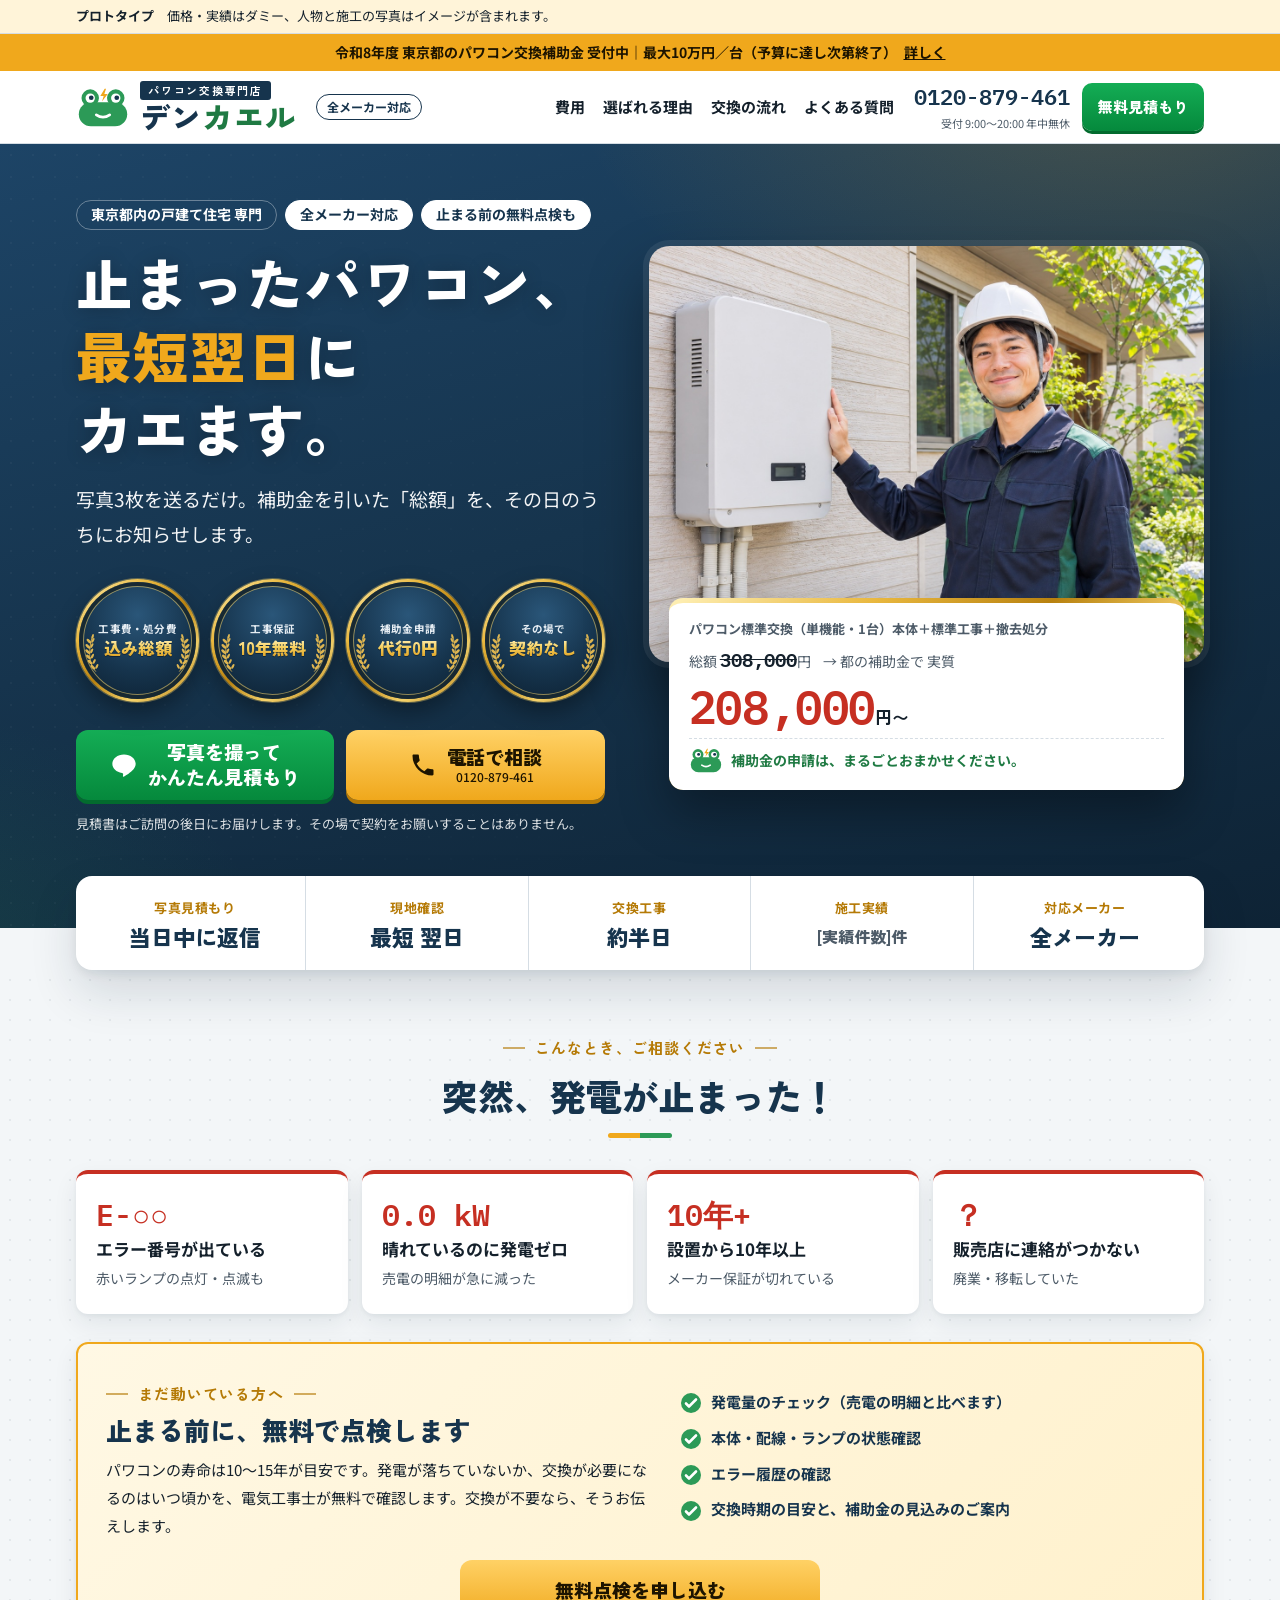
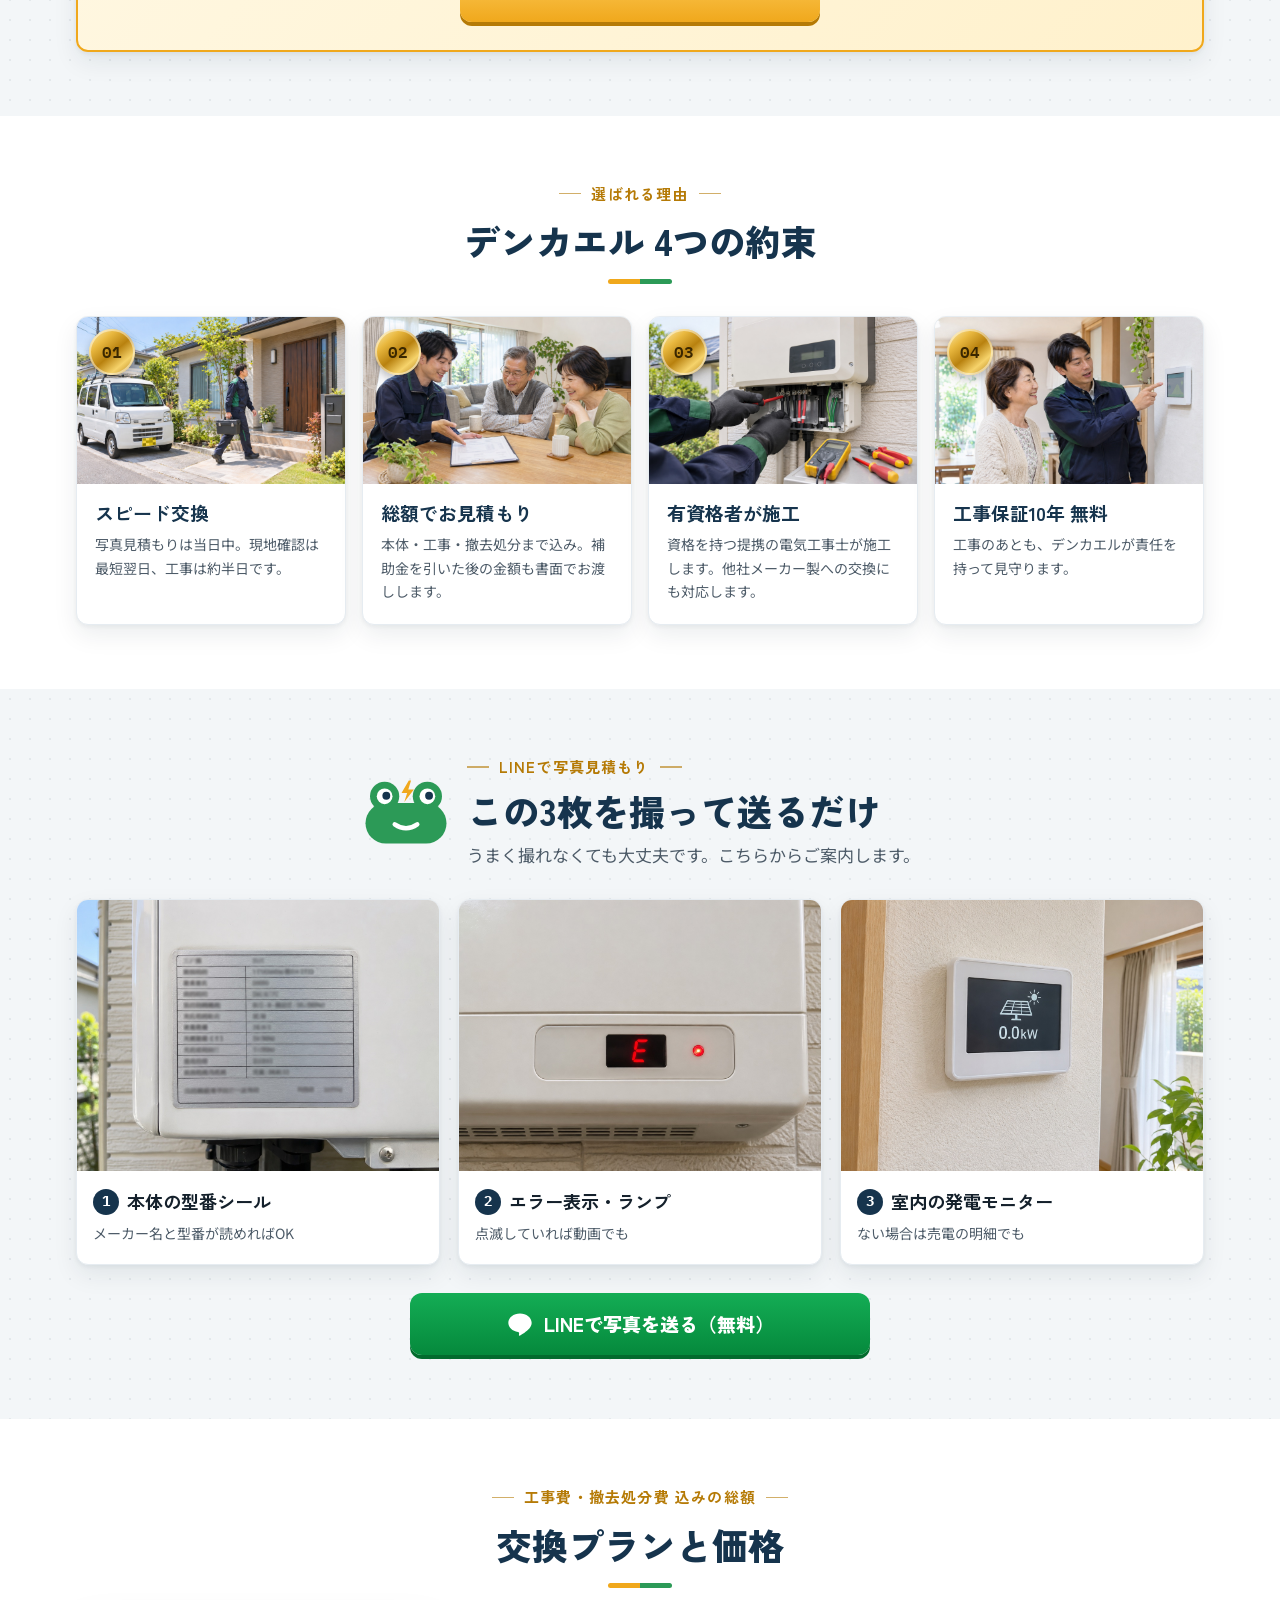
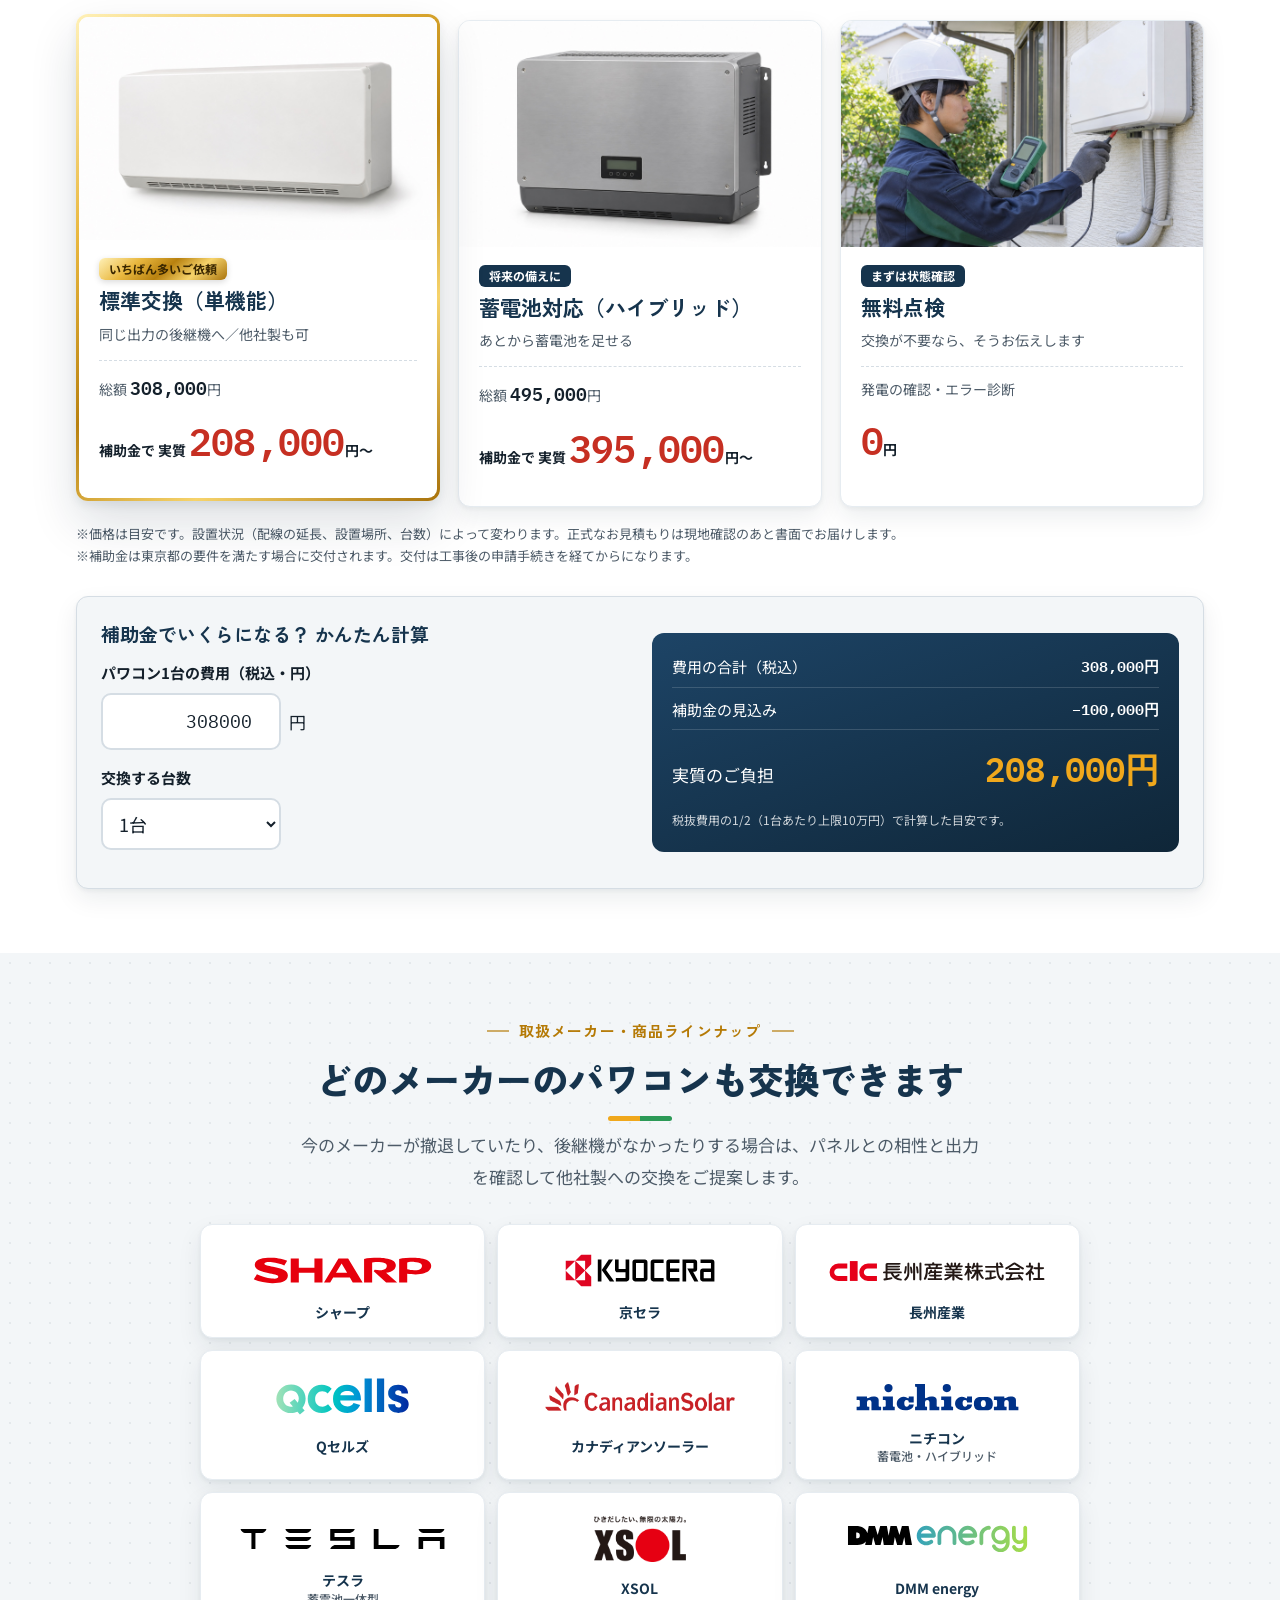
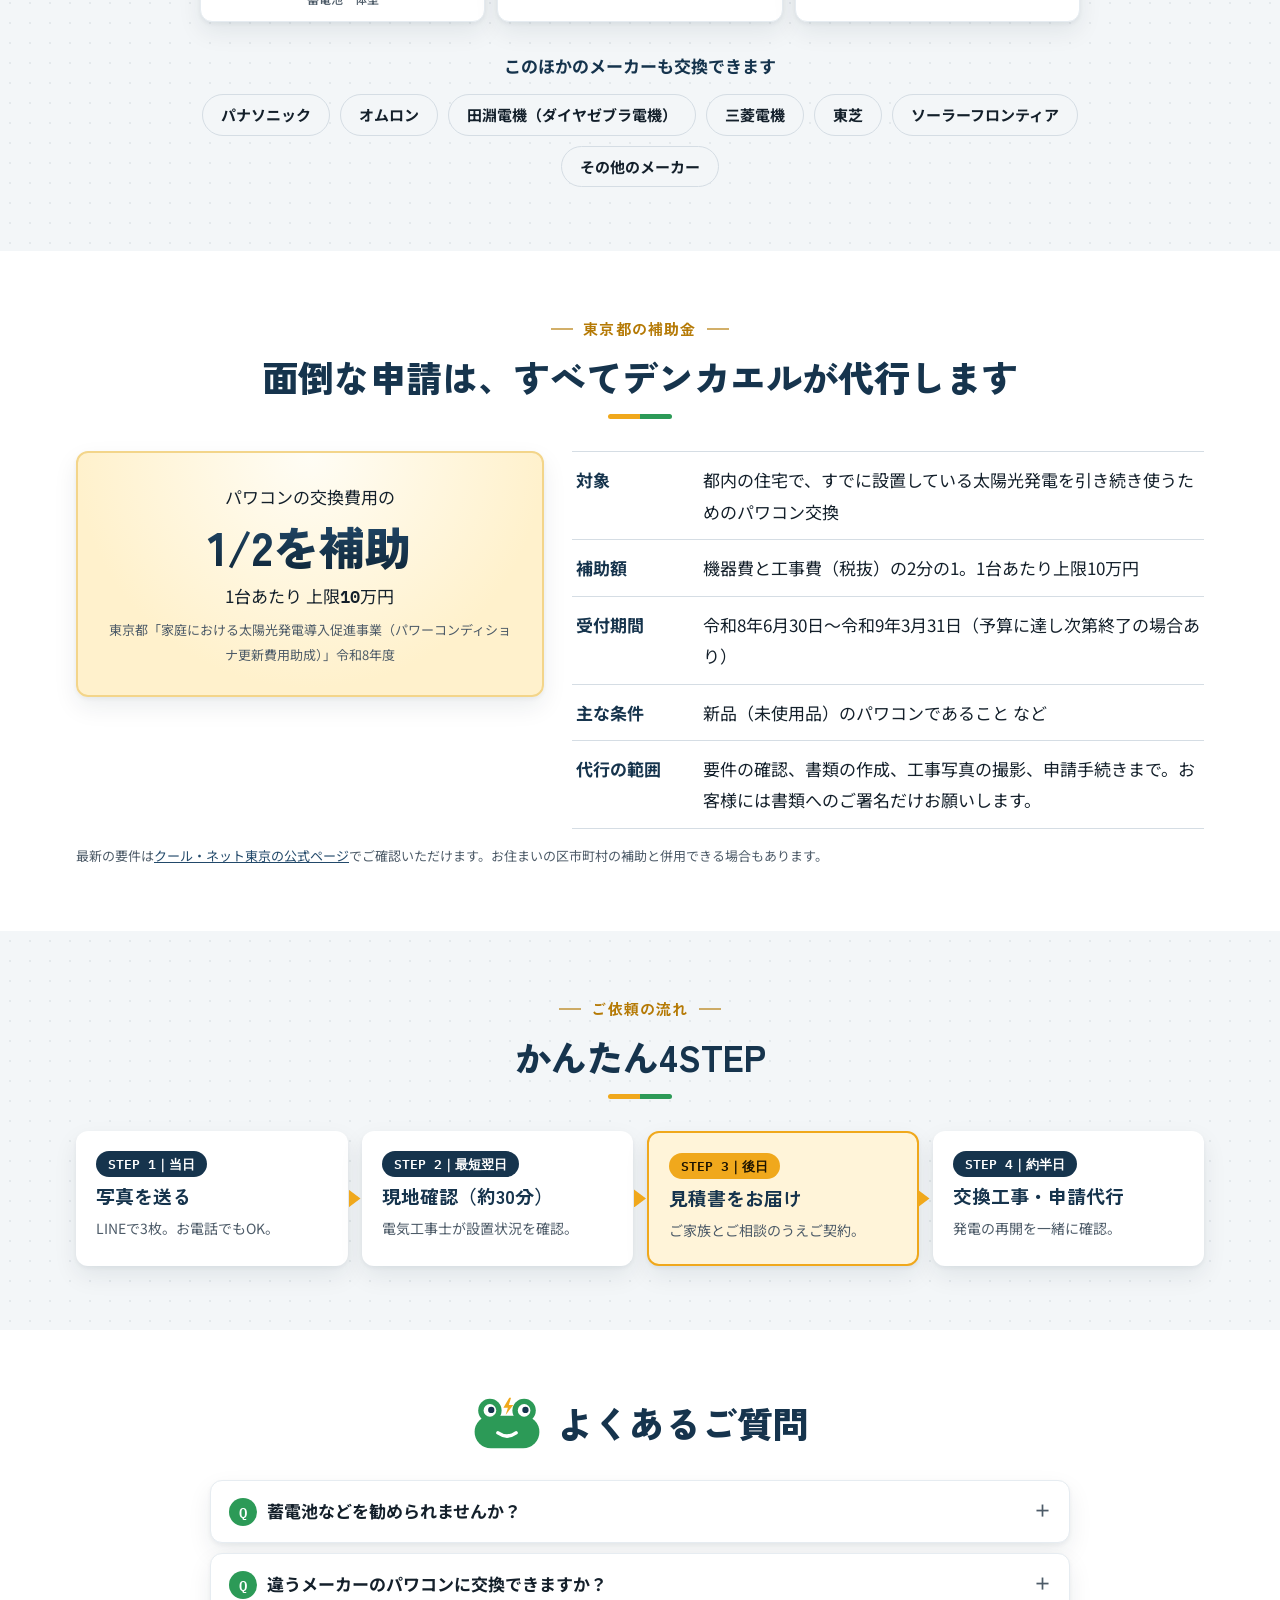
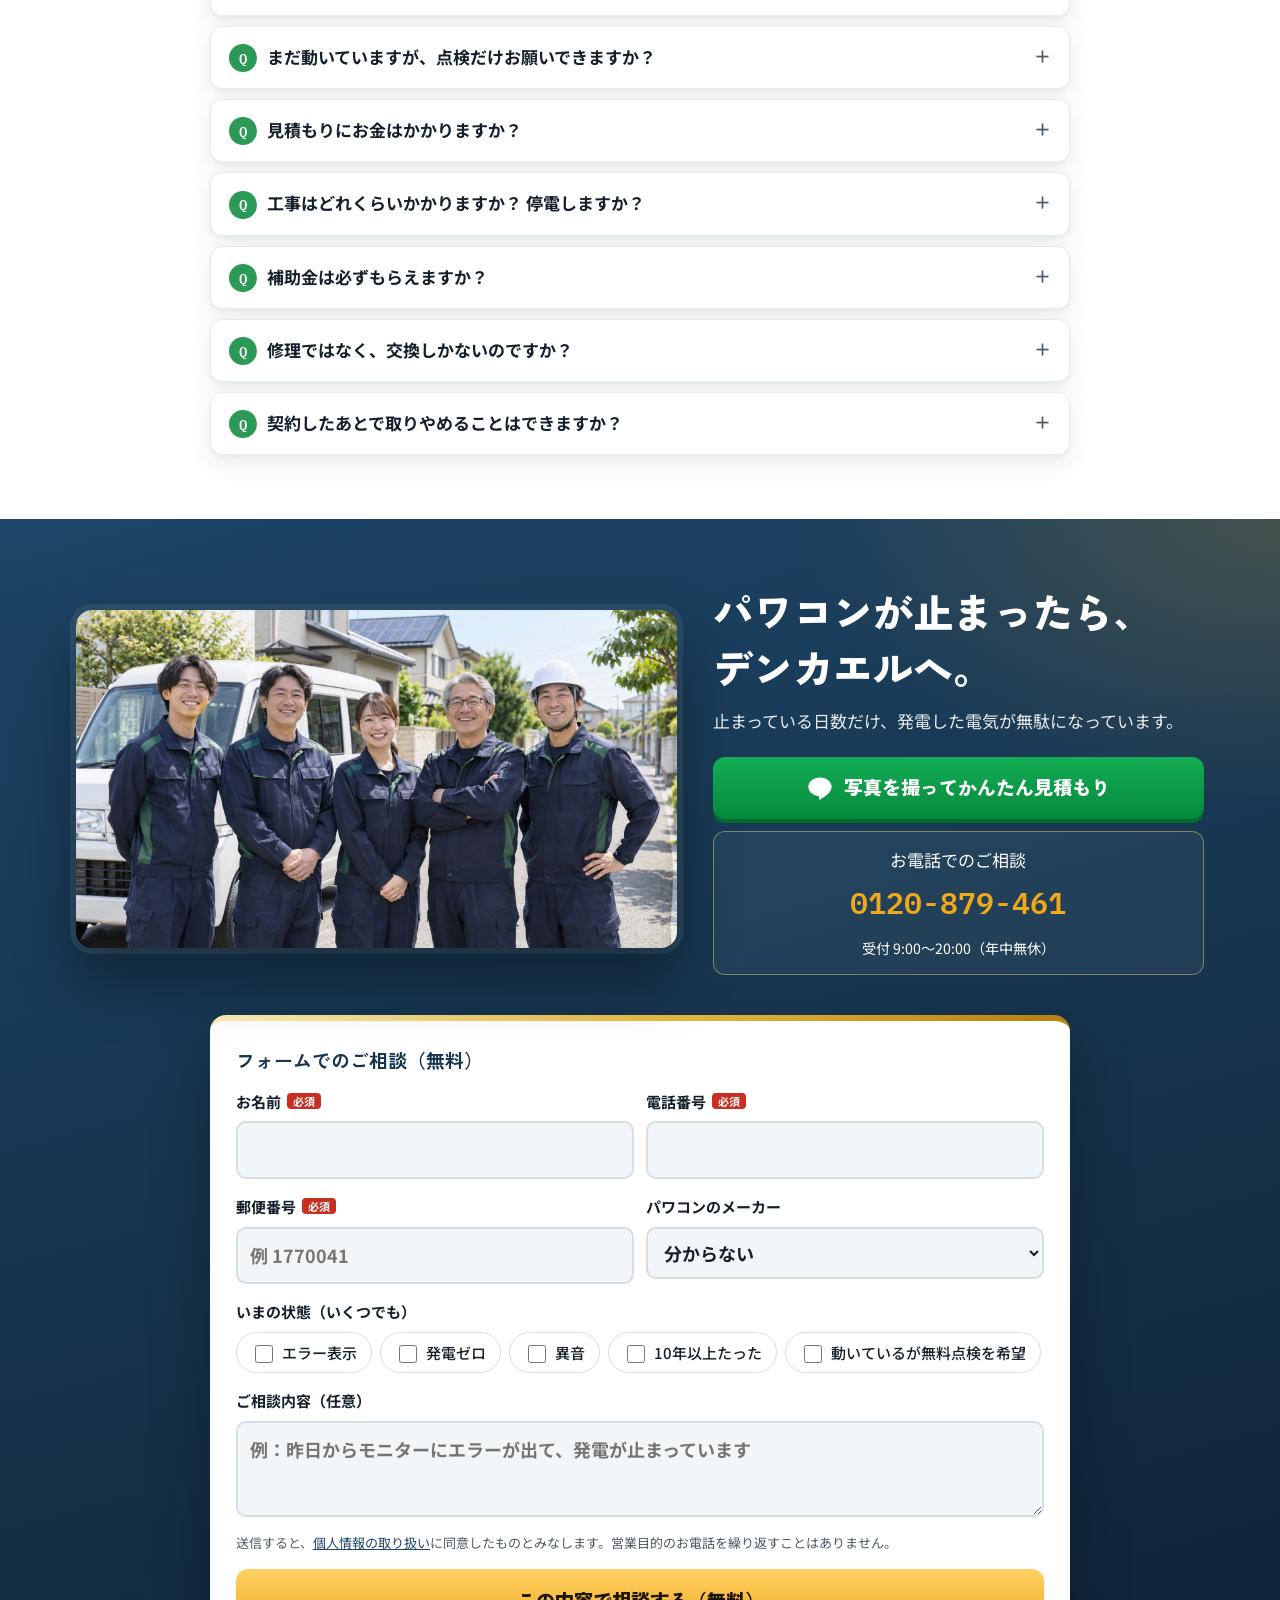
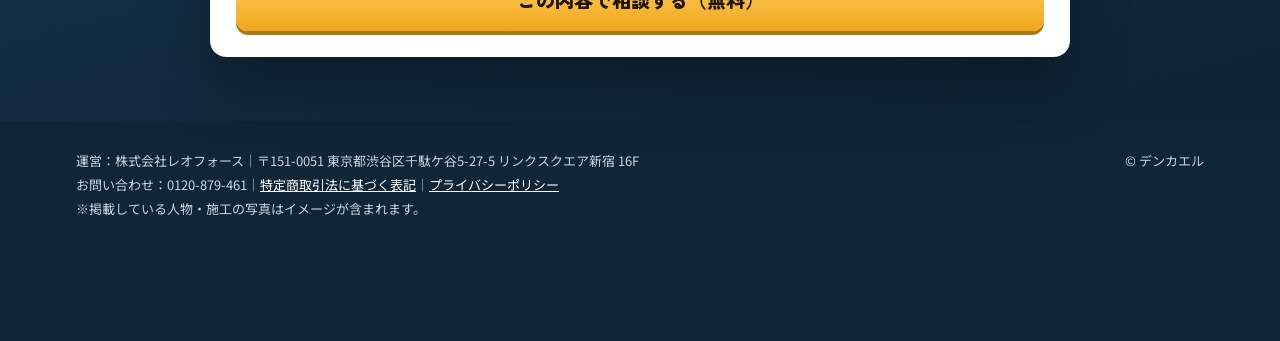
==== lp/powercon-tokyo/index.html @ efd47c56 "Richer design for powercon-tokyo LP; hide the email address - Hero badges become gold-rimmed laurel " ====
<!doctype html>
<html lang="ja">
<head>
<meta charset="utf-8">
<meta name="viewport" content="width=device-width, initial-scale=1, viewport-fit=cover">
<meta name="description" content="デンカエルのパワコン交換。東京都内の戸建て専門、全メーカー対応。工事費込みの総額表示、写真3枚で当日見積もり、止まる前の無料点検も受付。東京都の補助金（最大10万円/台）の申請代行。">
<link rel="icon" href="../../brand/denkaeru/icon.svg" type="image/svg+xml">
<title>デンカエルのパワコン交換</title>
<link rel="preconnect" href="https://fonts.googleapis.com">
<link rel="preconnect" href="https://fonts.gstatic.com" crossorigin>
<link rel="stylesheet" href="https://fonts.googleapis.com/css2?family=Zen+Kaku+Gothic+New:wght@500;700;900&family=Noto+Sans+JP:wght@400;500;700&family=IBM+Plex+Mono:wght@500;600&display=swap">
<style>
/* デンカエル LP（Claude Designの「LP案（PC・写真版）」「LP案（スマホ・写真版）」を実装）
   レイアウト：全幅の帯＋内側最大1160px。PCは2カラムのヒーロー、スマホは写真→本文の1カラム。
   ブランドの見た目で統一するため、ライトテーマ固定。 */
:root{
  color-scheme:light;
  --navy:#16344d; --navy-2:#22496a; --navy-deep:#0f2638;
  --frog:#2c9a57; --frog-text:#1f7a43; --frog-light:#6fd79a;
  --sun:#f0a81c; --sun-deep:#b57a06; --on-sun:#1d1400;
  --red:#c62f22; --cream:#fff4d9; --pale:#f3f6f8;
  --white:#ffffff; --fg:#14202b; --muted:#4d5b68; --line:#d5dde4;
  --line-btn:#05893c; --line-btn-shadow:#036b2e;
  --display:"Zen Kaku Gothic New","Hiragino Sans","Yu Gothic",sans-serif;
  --body:"Noto Sans JP","Hiragino Sans","Yu Gothic",sans-serif;
  --mono:"IBM Plex Mono",ui-monospace,Menlo,monospace;
  --r:12px;
  --gold:linear-gradient(140deg,#fff1b8 0%,#e9b83f 28%,#b8810f 52%,#f6d36b 74%,#a8720b 100%);
  --gold-text:linear-gradient(180deg,#fff3c4 0%,#f6cf5c 45%,#d99a1c 100%);
  --sh-1:0 2px 4px rgba(15,38,56,.05),0 10px 24px rgba(15,38,56,.08);
  --sh-2:0 4px 10px rgba(15,38,56,.08),0 22px 48px rgba(15,38,56,.14);
}
*{box-sizing:border-box}
html{scroll-behavior:smooth}
body{margin:0;background:var(--pale);color:var(--fg);font-family:var(--body);font-size:17px;line-height:1.85;-webkit-text-size-adjust:100%}
img{max-width:100%;height:auto;display:block}
.in{max-width:1160px;margin:0 auto;padding-left:max(16px,env(safe-area-inset-left,0px));padding-right:max(16px,env(safe-area-inset-right,0px))}
h1,h2,h3{font-family:var(--display);line-height:1.4;text-wrap:balance;margin:0}
h2{font-size:clamp(25px,4vw,36px);font-weight:900;color:var(--navy)}
h3{font-size:19px;font-weight:700}
p{margin:0}
a{color:var(--navy-2)}
:focus-visible{outline:3px solid var(--sun);outline-offset:2px}
.num{font-family:var(--mono);font-variant-numeric:tabular-nums;font-weight:600}
.band{padding-block:64px}
.band.white{background:var(--white)}
.head{display:grid;gap:8px;margin-bottom:32px;justify-items:center;text-align:center}
.kicker{font-family:var(--display);font-weight:700;font-size:15px;letter-spacing:.08em;color:var(--sun-deep)}
.lead{color:var(--muted);max-width:40em}

.proto{background:var(--cream);font-size:13px;line-height:1.6;padding-block:6px;border-bottom:1px solid var(--line)}
.ribbon{background:var(--sun);color:var(--on-sun);text-align:center;font-weight:700;font-size:14px;line-height:1.5;padding-block:8px}
.ribbon a{color:inherit}

header.site{background:var(--white);border-bottom:1px solid var(--line);position:sticky;top:env(safe-area-inset-top,0px);z-index:15}
body::before{content:"";position:fixed;inset:0 0 auto;height:env(safe-area-inset-top,0px);z-index:16;background:var(--white)}
header.site .in{display:flex;align-items:center;gap:20px;padding-block:10px}
.logo{display:flex;align-items:center;gap:10px;text-decoration:none;flex:none}
.logo svg{width:54px;height:43px}
.logo .txt{display:flex;flex-direction:column}
.logo .tag{align-self:flex-start;background:var(--navy);color:#fff;font-family:var(--display);font-weight:700;font-size:11px;letter-spacing:.16em;padding:1px 8px;border-radius:3px;line-height:1.6}
.logo .name{font-family:var(--display);font-weight:900;font-size:30px;line-height:1.1;letter-spacing:.04em}
.logo .name .d{color:var(--navy)} .logo .name .k{color:var(--frog-text)}
.dealer{display:flex;align-items:center;gap:8px;flex:none}
.dealer .badge{border:1.5px solid var(--navy);color:var(--navy);font-weight:700;font-size:12px;border-radius:999px;padding:1px 10px;white-space:nowrap}
.slot{border:1.5px dashed var(--muted);color:var(--muted);font-size:11px;font-weight:700;border-radius:6px;display:grid;place-items:center;text-align:center;line-height:1.3;background:var(--pale)}
.dealer .slot{width:96px;height:34px}
nav.gnav{display:flex;gap:18px;margin-left:auto}
nav.gnav a{color:var(--fg);text-decoration:none;font-weight:700;font-size:15px}
nav.gnav a:hover{color:var(--frog-text)}
.hd-cta{display:flex;align-items:center;gap:12px;flex:none}
.hd-tel{text-decoration:none;text-align:right;line-height:1.25}
.hd-tel .num{display:block;font-size:22px;color:var(--navy);white-space:nowrap}
.hd-tel small{font-size:11px;color:var(--muted)}
.hd-btn{background:var(--line-btn);color:#fff;text-decoration:none;font-family:var(--display);font-weight:900;font-size:15px;border-radius:10px;padding:10px 16px;box-shadow:0 3px 0 var(--line-btn-shadow);white-space:nowrap}
.hd-phone{display:none;width:48px;height:48px;border-radius:10px;background:var(--navy);place-items:center;margin-left:auto;color:var(--sun)}
.hd-phone svg{width:22px;height:22px}

.btn{display:flex;align-items:center;justify-content:center;gap:10px;min-height:62px;padding:10px 22px;border-radius:var(--r);font-family:var(--display);font-weight:900;font-size:19px;text-decoration:none;border:0;cursor:pointer;line-height:1.3;text-align:center}
.btn small{display:block;font-family:var(--body);font-weight:500;font-size:12px}
.btn svg{width:28px;height:28px;flex:none}
.btn-line{background:var(--line-btn);color:#fff;box-shadow:0 4px 0 var(--line-btn-shadow)}
.btn-tel{background:var(--sun);color:var(--on-sun);box-shadow:0 4px 0 var(--sun-deep)}
.btn:active{transform:translateY(2px);box-shadow:none}

.hero{background:var(--navy);color:#fff}
.hero .in{display:grid;grid-template-columns:1fr 1.05fr;gap:44px;align-items:center;padding-block:52px 60px}
.hero .chips{display:flex;flex-wrap:wrap;gap:8px;margin-bottom:16px}
.hero .chips span{border:1px solid rgba(255,255,255,.35);border-radius:999px;padding:1px 14px;font-size:14px;font-weight:700}
.hero .chips span.w{background:#fff;color:var(--navy);border-color:#fff}
.hero h1{font-size:clamp(34px,5vw,56px);font-weight:900;letter-spacing:.02em;line-height:1.3}
.hero h1 em{font-style:normal;color:var(--sun)}
.hero .sub{margin-top:16px;font-size:clamp(16px,1.8vw,19px);opacity:.95}
.hero .ctas{display:grid;grid-template-columns:1fr 1fr;gap:12px;max-width:560px}
.hero .note{font-size:13px;opacity:.85;margin-top:12px}
.hero-visual{position:relative;min-width:0}
.hero-visual picture img{width:100%;aspect-ratio:4/3;object-fit:cover;border-radius:16px}
.pricecard{position:relative;margin:-64px 20px 0;background:#fff;color:var(--fg);border-radius:14px;padding:16px 20px;box-shadow:0 16px 36px rgba(0,0,0,.28);display:grid;gap:4px}
.pricecard .t{font-size:13px;font-weight:700;color:var(--muted);line-height:1.5}
.pricecard .row{display:flex;flex-wrap:wrap;align-items:baseline;gap:4px 12px}
.pricecard .was{font-size:14px;color:var(--muted)}
.pricecard .was .num{font-size:19px;text-decoration:line-through;color:var(--fg)}
.pricecard .now{font-family:var(--mono);font-weight:600;font-size:46px;line-height:1.05;color:var(--red);letter-spacing:-.03em}
.pricecard .now small{font-family:var(--display);font-size:17px;color:var(--fg);letter-spacing:0}
.pricecard .help{display:flex;align-items:center;gap:8px;border-top:1px dashed var(--line);padding-top:8px;margin-top:4px;font-weight:700;font-size:14px;color:var(--frog-text)}
.pricecard .help svg{width:34px;height:27px;flex:none}

.trust{background:#fff;border-bottom:1px solid var(--line)}
.trust .in{display:grid;grid-template-columns:repeat(5,1fr)}
.trust .t{padding:18px 8px;text-align:center;display:grid;gap:2px;border-right:1px solid var(--line)}
.trust .t:last-child{border-right:0}
.trust .k{font-size:13px;font-weight:700;color:var(--muted)}
.trust .v{font-family:var(--display);font-weight:900;font-size:20px;color:var(--navy);line-height:1.3}
.trust .v.ph{color:var(--muted);font-size:16px}

.probs{display:grid;grid-template-columns:repeat(4,minmax(0,1fr));gap:14px}
.precheck{margin-top:28px;background:var(--cream);border:2px solid var(--sun);border-radius:var(--r);padding:28px;display:grid;grid-template-columns:1.1fr 1fr;gap:12px 32px;align-items:center}
.precheck h3{font-size:clamp(21px,2.6vw,26px);font-weight:900;color:var(--navy);margin:4px 0 8px}
.precheck p{color:var(--fg);font-size:15px}
.pc-list{list-style:none;margin:0;padding:0;display:grid;gap:8px}
.pc-list li{position:relative;padding-left:30px;font-weight:700;color:var(--navy);font-size:15px}
.pc-list li::before{content:"";position:absolute;left:0;top:.35em;width:20px;height:20px;border-radius:50%;background:var(--frog) url("data:image/svg+xml,%3Csvg xmlns='http://www.w3.org/2000/svg' viewBox='0 0 20 20'%3E%3Cpath d='M5 10.5l3 3 7-7' stroke='%23fff' stroke-width='2.6' fill='none' stroke-linecap='round' stroke-linejoin='round'/%3E%3C/svg%3E") center/100% no-repeat}
.pc-btn{grid-column:1/-1;justify-self:center;min-width:min(100%,360px);margin-top:8px}
.prob{background:#fff;border:1px solid var(--line);border-radius:var(--r);padding:20px;display:grid;gap:4px;align-content:start}
.prob .num{font-size:26px;color:var(--red);line-height:1.2}
.prob b{font-size:17px;line-height:1.5}
.prob span{font-size:14px;color:var(--muted)}

.reasons{display:grid;grid-template-columns:repeat(4,minmax(0,1fr));gap:16px}
.reason{background:var(--pale);border-radius:var(--r);overflow:hidden;display:grid;grid-template-rows:auto 1fr}
.reason img{width:100%;aspect-ratio:16/10;object-fit:cover}
.reason div{padding:16px 18px 20px;display:grid;gap:6px;align-content:start}
.reason .no{font-family:var(--mono);font-weight:600;color:var(--sun-deep);font-size:14px}
.reason b{font-family:var(--display);font-size:19px;color:var(--navy);line-height:1.4}
.reason div span:last-child{font-size:14px;color:var(--muted);line-height:1.7}

.guide{display:flex;align-items:center;justify-content:center;gap:16px;margin-bottom:28px}
.guide svg{width:90px;height:72px;flex:none}
.guide .g{display:grid;gap:4px}
.photos{display:grid;grid-template-columns:repeat(3,minmax(0,1fr));gap:18px}
.photo{background:#fff;border:1px solid var(--line);border-radius:var(--r);overflow:hidden}
.photo img{width:100%;aspect-ratio:4/3;object-fit:cover}
.photo div{padding:14px 16px 18px;display:grid;gap:2px}
.photo b{font-family:var(--display);font-size:18px;display:flex;align-items:center;gap:8px}
.photo b i{font-style:normal;font-family:var(--mono);background:var(--navy);color:#fff;border-radius:50%;width:26px;height:26px;display:grid;place-items:center;font-size:14px}
.photo span{font-size:14px;color:var(--muted)}
.center-cta{display:grid;grid-template-columns:minmax(0,460px);justify-content:center;margin-top:28px}

.plans{display:grid;grid-template-columns:repeat(3,minmax(0,1fr));gap:18px}
.plan{background:#fff;border:1px solid var(--line);border-radius:var(--r);overflow:hidden;display:grid;grid-template-rows:auto 1fr}
.plan.main{border:3px solid var(--sun)}
.plan img{width:100%;aspect-ratio:16/10;object-fit:cover;background:#fff}
.plan .b{padding:18px 20px 22px;display:grid;gap:6px;align-content:start}
.plan .tag{justify-self:start;font-size:12px;font-weight:700;background:var(--navy);color:#fff;border-radius:6px;padding:0 10px}
.plan.main .tag{background:var(--sun);color:var(--on-sun)}
.plan h3{font-size:21px;color:var(--navy)}
.plan .d{font-size:14px;color:var(--muted)}
.plan .p{border-top:1px dashed var(--line);margin-top:6px;padding-top:10px;display:grid;gap:2px}
.plan .p .was{font-size:14px;color:var(--muted)}
.plan .p .was .num{font-size:18px;color:var(--fg)}
.plan .p .now{font-weight:700;font-size:14px}
.plan .p .now .num{font-size:34px;color:var(--red);letter-spacing:-.02em}
.fine{font-size:13px;color:var(--muted);margin-top:16px;line-height:1.7}

.sim{margin-top:28px;background:#fff;border:1px solid var(--line);border-radius:var(--r);padding:24px;display:grid;grid-template-columns:1fr 1fr;gap:24px;align-items:center}
.white .sim{background:var(--pale)}
.sim h3{margin-bottom:12px;color:var(--navy)}
.field{display:grid;gap:6px;margin-bottom:14px}
.field label{font-size:15px;font-weight:700}
.field .row{display:flex;align-items:center;gap:8px}
input,select,textarea{font:inherit;font-size:18px;padding:10px 12px;border:2px solid var(--line);border-radius:10px;background:#fff;color:var(--fg);width:100%;min-height:52px}
.field input{max-width:180px;text-align:right;font-family:var(--mono)}
.field select{max-width:180px}
.sim-out{background:var(--navy);color:#fff;border-radius:var(--r);padding:20px;display:grid;gap:8px}
.sim-out .r{display:flex;justify-content:space-between;gap:12px;border-bottom:1px solid rgba(255,255,255,.15);padding-bottom:6px;font-size:15px}
.sim-out .big{display:flex;justify-content:space-between;align-items:baseline;gap:12px}
.sim-out .big .num{font-size:34px;color:var(--sun)}
.sim-out small{opacity:.8;font-size:12px}

.subsidy{display:grid;grid-template-columns:.85fr 1.15fr;gap:28px;align-items:start}
.half{background:var(--cream);border-radius:var(--r);padding:28px;display:grid;gap:6px;text-align:center}
.half .big{font-family:var(--display);font-weight:900;color:var(--navy);font-size:clamp(32px,4.4vw,46px);line-height:1.2}
.half small{font-size:13px;color:var(--muted)}
dl.dl{display:grid;grid-template-columns:7.5em 1fr;margin:0;border-top:1px solid var(--line)}
dl.dl dt,dl.dl dd{margin:0;padding:12px 4px;border-bottom:1px solid var(--line)}
dl.dl dt{font-weight:700;color:var(--navy)}

.brands{list-style:none;margin:0 auto;padding:0;display:grid;grid-template-columns:repeat(3,minmax(0,1fr));gap:12px;max-width:880px}
.brands li{background:#fff;border:1px solid var(--line);border-radius:var(--r);padding:22px 14px 14px;display:grid;grid-template-rows:48px auto;justify-items:center;align-items:center;gap:8px;text-align:center}
.brands img{height:var(--h,30px);width:auto;max-width:100%;object-fit:contain}
.brands span{font-weight:700;font-size:14px;color:var(--navy);line-height:1.4}
.brands small{display:block;font-weight:500;font-size:12px;color:var(--muted)}
.brands-more{text-align:center;font-weight:700;color:var(--navy);margin:28px 0 12px}
.makers{list-style:none;margin:0 auto;padding:0;display:flex;flex-wrap:wrap;justify-content:center;gap:10px;max-width:900px}
.makers li{background:var(--pale);border:1px solid var(--line);border-radius:999px;padding:6px 18px;font-weight:700;font-size:15px}

.steps{list-style:none;margin:0;padding:0;display:grid;grid-template-columns:repeat(4,minmax(0,1fr));gap:14px}
.steps li{background:#fff;border:1px solid var(--line);border-radius:var(--r);padding:20px;display:grid;gap:6px;align-content:start}
.steps li.pause{border:2px solid var(--sun);background:var(--cream)}
.steps .when{font-family:var(--mono);font-weight:600;font-size:13px;color:var(--sun-deep)}
.steps b{font-family:var(--display);font-size:19px;color:var(--navy);line-height:1.4}
.steps li span:last-child{font-size:14px;color:var(--muted)}

.faq-head{display:flex;align-items:center;justify-content:center;gap:14px;margin-bottom:28px}
.faq-head svg{width:72px;height:58px}
.faq{display:grid;gap:10px;max-width:860px;margin:0 auto}
.faq details{background:var(--pale);border:1px solid var(--line);border-radius:var(--r)}
.faq summary{cursor:pointer;list-style:none;padding:16px 50px 16px 18px;font-weight:700;position:relative;line-height:1.6}
.faq summary::-webkit-details-marker{display:none}
.faq summary::before{content:"Q";font-family:var(--mono);font-weight:600;color:var(--frog-text);margin-right:10px}
.faq summary::after{content:"＋";position:absolute;right:18px;top:15px;color:var(--muted)}
.faq details[open] summary::after{content:"－"}
.faq .a{padding:0 18px 18px;color:var(--muted);font-size:16px}

.final{background:var(--navy);color:#fff}
.final .top{display:grid;grid-template-columns:1.1fr .9fr;gap:36px;align-items:center}
.final .top img{width:100%;aspect-ratio:16/9;object-fit:cover;border-radius:16px}
.final h2{color:#fff;font-size:clamp(28px,4vw,40px)}
.final .top p{opacity:.9;margin:10px 0 20px}
.final .ctas{display:grid;gap:12px}
.final .telbox{text-align:center;border:1px solid rgba(255,255,255,.25);border-radius:var(--r);padding:12px;text-decoration:none;color:#fff;display:block}
.final .telbox .num{display:block;font-size:30px;color:var(--sun)}
.form{margin:40px auto 0;background:#fff;color:var(--fg);border-radius:16px;padding:26px;display:grid;gap:14px;max-width:860px}
.form h3{color:var(--navy)}
.form .two{display:grid;grid-template-columns:1fr 1fr;gap:12px}
.form label{font-weight:700;font-size:15px;display:block}
.form label input,.form label select,.form label textarea{display:block;margin-top:6px}
.form input,.form select,.form textarea{background:var(--pale)}
.form .req{font-size:11px;background:var(--red);color:#fff;border-radius:4px;padding:0 6px;margin-left:6px;vertical-align:2px}
.form textarea{min-height:96px;resize:vertical}
.form fieldset{border:0;padding:0;margin:0}
.form legend{font-weight:700;font-size:15px;margin-bottom:6px;padding:0}
.chips2{display:flex;flex-wrap:wrap;gap:8px}
.chips2 label{display:inline-flex;align-items:center;gap:6px;font-weight:500;border:1.5px solid var(--line);border-radius:999px;padding:6px 14px;cursor:pointer}
.chips2 input{width:18px;height:18px;min-height:0;accent-color:var(--navy-2)}
.chips2 label:has(input:checked){border-color:var(--sun);background:var(--cream)}
.form .agree{font-size:13px;color:var(--muted)}
.form .btn{width:100%}
.thanks{background:var(--cream);border-radius:10px;padding:14px;font-weight:700}

footer{background:var(--navy-deep);color:#c9d4dd;font-size:13px;padding-block:28px 120px}
footer .in{display:flex;justify-content:space-between;gap:16px;flex-wrap:wrap}
footer a{color:#fff}

.sticky{position:fixed;left:0;right:0;bottom:0;z-index:20;background:#fff;border-top:1px solid var(--line);
  padding:8px max(10px,env(safe-area-inset-right,0px)) calc(10px + env(safe-area-inset-bottom,0px)) max(10px,env(safe-area-inset-left,0px));
  display:none;grid-template-columns:1.2fr .8fr;gap:8px;box-shadow:0 -6px 18px rgba(0,0,0,.08)}
.sticky .btn{min-height:52px;font-size:16px;padding:6px 10px}


/* ===== リッチ化レイヤー ===== */
/* ヒーローの4つの安心：金縁＋月桂樹のメダル */
.marks{list-style:none;padding:0;display:grid;grid-template-columns:repeat(4,minmax(0,1fr));gap:12px;margin:28px 0;max-width:540px}
.marks li{position:relative;aspect-ratio:1;border-radius:50%;display:flex;flex-direction:column;align-items:center;justify-content:center;text-align:center;line-height:1.2;
  border:3px solid transparent;
  background:radial-gradient(circle at 50% 28%,#2a5679 0%,#16344d 55%,#0b1e2e 100%) padding-box,var(--gold) border-box;
  box-shadow:0 0 0 1px rgba(246,211,107,.35),0 10px 22px rgba(0,0,0,.35),inset 0 0 0 4px rgba(11,30,46,.9),inset 0 0 0 5px rgba(246,211,107,.55)}
.marks .lr{position:absolute;bottom:9%;left:5.5%;width:12%;height:60%;color:#e9bd52;opacity:.95}
.marks .lr.r{left:auto;right:5.5%;transform:scaleX(-1)}
.marks .ml{position:relative;font-size:10.5px;font-weight:700;color:#e6edf3;letter-spacing:.02em;max-width:72%}
.marks b{position:relative;margin-top:3px;font-family:var(--display);font-weight:900;font-size:17px;letter-spacing:0;white-space:nowrap;
  background:var(--gold-text);-webkit-background-clip:text;background-clip:text;color:transparent;filter:drop-shadow(0 1px 0 rgba(0,0,0,.35))}

/* ヒーロー：光と奥行き */
.hero{position:relative;overflow:hidden;background:
  radial-gradient(900px 520px at 88% -10%,rgba(240,168,28,.22),transparent 62%),
  radial-gradient(700px 500px at -10% 110%,rgba(44,154,87,.18),transparent 60%),
  linear-gradient(165deg,#1d4466 0%,#16344d 48%,#0e2335 100%)}
.hero::before{content:"";position:absolute;inset:0;pointer-events:none;opacity:.5;
  background-image:radial-gradient(rgba(255,255,255,.07) 1px,transparent 1.4px);background-size:22px 22px;
  -webkit-mask-image:linear-gradient(90deg,#000,transparent 55%);mask-image:linear-gradient(90deg,#000,transparent 55%)}
.hero .in{position:relative;padding-block:56px 92px}
.hero h1{text-shadow:0 2px 18px rgba(0,0,0,.25)}
.hero .chips span{backdrop-filter:blur(2px)}
.hero-visual picture img{border-radius:20px;box-shadow:0 0 0 6px rgba(255,255,255,.07),0 30px 60px rgba(0,0,0,.4)}
.pricecard{border-top:5px solid transparent;background:linear-gradient(#fff,#fff) padding-box,var(--gold) border-box;box-shadow:0 22px 48px rgba(0,0,0,.35)}

/* 信頼バー：ヒーローに重なるカード */
.trust{background:transparent;border:0;position:relative;z-index:2;margin-top:-52px}
.trust .in{background:#fff;border-radius:16px;box-shadow:var(--sh-2);padding-inline:8px;max-width:1128px}
.trust .t{padding:20px 8px}
.trust .v{font-size:22px}
.trust .k{color:var(--sun-deep);letter-spacing:.04em}

/* ボタン：グラデーションと立体感 */
.btn,.hd-btn{transition:transform .15s ease,box-shadow .15s ease,filter .15s ease}
.btn-line,.hd-btn{background:linear-gradient(180deg,#14ad55 0%,#05893c 100%)}
.btn-tel{background:linear-gradient(180deg,#ffd165 0%,#f0a81c 100%)}
.btn:hover,.hd-btn:hover{filter:brightness(1.05);transform:translateY(-1px)}
.btn:active,.hd-btn:active{transform:translateY(2px);box-shadow:none}

/* セクション見出し：飾り罫 */
.band{position:relative}
.band:not(.white):not(.final){background-color:var(--pale);background-image:radial-gradient(rgba(22,52,77,.07) 1px,transparent 1.3px);background-size:20px 20px}
.head h2{position:relative;padding-bottom:18px}
.head h2::after{content:"";position:absolute;left:50%;bottom:0;transform:translateX(-50%);width:64px;height:5px;border-radius:3px;
  background:linear-gradient(90deg,var(--sun) 0 50%,var(--frog) 50% 100%)}
.kicker{display:inline-flex;align-items:center;gap:10px}
.kicker::before,.kicker::after{content:"";width:22px;height:1.5px;background:currentColor;opacity:.6}

/* 症状カード */
.prob{border:0;border-top:4px solid var(--red);box-shadow:var(--sh-1);padding:22px 20px}
.prob .num{font-size:30px}
.precheck{box-shadow:var(--sh-1);background:linear-gradient(135deg,#fff8e4 0%,#fff1cc 100%)}

/* 選ばれる理由：金のナンバーメダル */
.reason{position:relative;background:#fff;box-shadow:var(--sh-1);border:1px solid #e6ecf1}
.reason .no{position:absolute;top:12px;left:12px;width:46px;height:46px;border-radius:50%;display:grid;place-items:center;
  background:var(--gold);color:#3a2700;font-size:16px;box-shadow:0 4px 10px rgba(0,0,0,.25),inset 0 0 0 2px rgba(255,255,255,.45)}
.reason img{transition:none}

/* 写真3枚・料金プラン・メーカー */
.photo,.brands li,.steps li,.faq details{box-shadow:var(--sh-1);border-color:#e6ecf1}
.plan{box-shadow:var(--sh-1);border-color:#e6ecf1}
.plan.main{position:relative;border:3px solid transparent;background:linear-gradient(#fff,#fff) padding-box,var(--gold) border-box;box-shadow:var(--sh-2);transform:translateY(-6px)}
.plan.main .tag{background:var(--gold);color:#3a2700;box-shadow:0 2px 6px rgba(0,0,0,.15)}
.plan .p .now .num{font-size:38px}
.sim{box-shadow:var(--sh-1)}
.sim-out{background:linear-gradient(160deg,#1d4466,#0f2638)}

/* 補助金 */
.half{position:relative;overflow:hidden;background:radial-gradient(circle at 50% 0%,#fffdf5 0%,#fff1cc 70%);border:2px solid #f3d58a;box-shadow:var(--sh-1)}
.half .big{background:linear-gradient(180deg,#22496a,#0f2638);-webkit-background-clip:text;background-clip:text;color:transparent}

/* ご依頼の流れ：矢印でつなぐ */
.steps li{position:relative;border:0}
.steps li:not(:last-child)::after{content:"";position:absolute;right:-13px;top:50%;width:12px;height:18px;transform:translateY(-50%);
  background:var(--sun);clip-path:polygon(0 0,100% 50%,0 100%);z-index:1}
.steps .when{justify-self:start;background:var(--navy);color:#fff;border-radius:999px;padding:1px 12px}
.steps li.pause .when{background:var(--sun);color:var(--on-sun)}

/* よくある質問 */
.faq details{background:#fff}
.faq summary::before{display:inline-grid;place-items:center;width:28px;height:28px;border-radius:50%;background:var(--frog);color:#fff;font-size:14px}

/* 最後のCTA */
.final{background:
  radial-gradient(800px 480px at 100% 0%,rgba(240,168,28,.2),transparent 60%),
  linear-gradient(165deg,#1d4466 0%,#16344d 50%,#0e2335 100%)}
.final .top img{box-shadow:0 0 0 6px rgba(255,255,255,.07),0 30px 60px rgba(0,0,0,.4)}
.final .telbox{background:rgba(255,255,255,.05);border-color:rgba(246,211,107,.45)}
.form{box-shadow:0 30px 60px rgba(0,0,0,.3);border-top:6px solid transparent;background:linear-gradient(#fff,#fff) padding-box,var(--gold) border-box}

@media (max-width:1080px){
  nav.gnav{display:none}
  .hd-cta{margin-left:auto}
  .reasons,.probs{grid-template-columns:repeat(2,minmax(0,1fr))}
}
@media (max-width:860px){
  .hero .in{grid-template-columns:1fr;gap:0;padding-block:0 32px}
  .hero-visual{order:-1;margin-left:calc(-1 * max(16px,env(safe-area-inset-left,0px)));margin-right:calc(-1 * max(16px,env(safe-area-inset-right,0px)))}
  .hero-visual picture img{border-radius:0;aspect-ratio:13/8}
  .pricecard{margin:-40px 16px 20px}
  .trust .in{grid-template-columns:repeat(2,1fr)}
  .trust .t{border-bottom:1px solid var(--line)}
  .trust .t:nth-child(2n){border-right:0}
  .trust .t:last-child{grid-column:1/-1;border-bottom:0}
  .photos,.plans{grid-template-columns:1fr}
  .sim,.subsidy,.final .top{grid-template-columns:1fr}
  .steps{grid-template-columns:1fr 1fr}
  .sticky{display:grid}
}
@media (max-width:600px){
  body{font-size:16px}
  .band{padding-block:44px}
  .hd-cta,.dealer{display:none}
  .hd-phone{display:grid}
  .logo svg{width:42px;height:34px}
  .logo .name{font-size:24px}
  .logo .tag{font-size:9px}
  .hero .ctas{grid-template-columns:1fr}
  .reasons,.probs{grid-template-columns:1fr}
  .precheck{grid-template-columns:1fr;padding:22px 18px}
  .reason{grid-template-columns:120px 1fr;grid-template-rows:auto}
  .reason img{height:100%;aspect-ratio:auto}
  .reason div{padding:12px 14px}
  .reason b{font-size:17px}
  .steps{grid-template-columns:1fr}
  .brands{grid-template-columns:repeat(2,minmax(0,1fr));gap:10px}
  .brands li{padding:16px 10px 12px;grid-template-rows:40px auto}
  .brands li:last-child:nth-child(odd){grid-column:1/-1}
  .brands img{height:calc(var(--h,30px) * .8)}
  .form .two{grid-template-columns:1fr}
  .guide svg{width:64px;height:51px}
}
@media (max-width:860px){
  .hero .in{padding-block:0 76px}
  .steps li:not(:last-child)::after{display:none}
  .plan.main{transform:none}
}
@media (max-width:600px){
  .marks{gap:8px;margin:22px 0}
  .marks li{border-width:2px;box-shadow:0 0 0 1px rgba(246,211,107,.35),0 6px 14px rgba(0,0,0,.35),inset 0 0 0 3px rgba(11,30,46,.9),inset 0 0 0 4px rgba(246,211,107,.55)}
  .marks .ml{font-size:8.5px;white-space:nowrap;letter-spacing:-.03em;max-width:none}
  .marks b{font-size:12px;margin-top:1px}
  .trust{margin-top:-44px}
  .trust .v{font-size:19px}
  .reason .no{width:36px;height:36px;font-size:13px;top:8px;left:8px}
}
@media (prefers-reduced-motion:reduce){html{scroll-behavior:auto}.btn,.hd-btn{transition:none}}
</style>
</head>
<body>


<svg width="0" height="0" style="position:absolute" aria-hidden="true">
  <symbol id="frog" viewBox="0 0 80 64">
    <circle cx="21" cy="18" r="13" fill="#2c9a57"/><circle cx="59" cy="18" r="13" fill="#2c9a57"/>
    <rect x="4" y="24" width="72" height="36" rx="18" fill="#2c9a57"/>
    <circle cx="21" cy="18" r="7" fill="#fff"/><circle cx="59" cy="18" r="7" fill="#fff"/>
    <circle cx="22.5" cy="17.5" r="3.5" fill="#16344d"/><circle cx="60.5" cy="17.5" r="3.5" fill="#16344d"/>
    <path d="M30 43 Q40 50 50 43" stroke="#fff" stroke-width="4" fill="none" stroke-linecap="round"/>
    <path d="M42.5 4 L36 15 h5 l-2.5 8 L47 12 h-5 l2.5 -8z" fill="#f0a81c"/>
  </symbol>
  <symbol id="i-line" viewBox="0 0 24 24"><path fill="#fff" d="M12 3C6.5 3 2 6.6 2 11c0 3.9 3.5 7.2 8.3 7.9.3.1.8.2.9.5.1.3.1.7 0 1l-.1.9c0 .3-.2 1 .9.5s5.9-3.5 8-6c1.4-1.6 2-3.2 2-4.8C22 6.6 17.5 3 12 3Z"/></symbol>
  <symbol id="i-tel" viewBox="0 0 24 24"><path fill="currentColor" d="M6.6 10.8a15.1 15.1 0 0 0 6.6 6.6l2.2-2.2c.3-.3.7-.4 1-.2 1.1.4 2.3.6 3.6.6.6 0 1 .4 1 1V20c0 .6-.4 1-1 1A17 17 0 0 1 3 4c0-.6.4-1 1-1h3.5c.6 0 1 .4 1 1 0 1.3.2 2.5.6 3.6.1.3 0 .7-.2 1l-2.3 2.2Z"/></symbol>
  <symbol id="laurel" viewBox="0 0 24 64"><path d="M18 63 C7 52 4.5 30 12.5 3" fill="none" stroke="currentColor" stroke-width="1.4" stroke-linecap="round"/><g fill="currentColor"><ellipse cx="13.4" cy="56.0" rx="2.3" ry="5.2" transform="rotate(-48 13.4 56.0)"/><ellipse cx="20.2" cy="54.6" rx="1.9" ry="4.4" transform="rotate(28 20.2 54.6)"/><ellipse cx="8.9" cy="47.5" rx="2.3" ry="5.2" transform="rotate(-48 8.9 47.5)"/><ellipse cx="15.7" cy="46.1" rx="1.9" ry="4.4" transform="rotate(28 15.7 46.1)"/><ellipse cx="5.9" cy="38.5" rx="2.3" ry="5.2" transform="rotate(-48 5.9 38.5)"/><ellipse cx="12.7" cy="37.1" rx="1.9" ry="4.4" transform="rotate(28 12.7 37.1)"/><ellipse cx="4.6" cy="29.5" rx="2.3" ry="5.2" transform="rotate(-48 4.6 29.5)"/><ellipse cx="11.4" cy="28.1" rx="1.9" ry="4.4" transform="rotate(28 11.4 28.1)"/><ellipse cx="5.0" cy="20.5" rx="2.3" ry="5.2" transform="rotate(-48 5.0 20.5)"/><ellipse cx="11.8" cy="19.1" rx="1.9" ry="4.4" transform="rotate(28 11.8 19.1)"/><ellipse cx="6.8" cy="11.5" rx="2.3" ry="5.2" transform="rotate(-48 6.8 11.5)"/><ellipse cx="13.6" cy="10.1" rx="1.9" ry="4.4" transform="rotate(28 13.6 10.1)"/><ellipse cx="13.2" cy="3.4" rx="1.8" ry="4" transform="rotate(14 13.2 3.4)"/></g></symbol>
</svg>

<!-- 公開前に削除：プロトタイプ表示 -->
<div class="proto"><div class="in"><b>プロトタイプ</b>　価格・実績はダミー、人物と施工の写真はイメージが含まれます。</div></div>
<div class="ribbon"><div class="in">令和8年度 東京都のパワコン交換補助金 受付中｜最大10万円／台（予算に達し次第終了）　<a href="#subsidy">詳しく</a></div></div>

<header class="site">
  <div class="in">
    <a class="logo" href="#top" aria-label="デンカエル パワコン交換専門店 トップへ">
      <svg aria-hidden="true"><use href="#frog"/></svg>
      <span class="txt"><span class="tag">パワコン交換専門店</span><span class="name"><span class="d">デン</span><span class="k">カエル</span></span></span>
    </a>
    <div class="dealer"><span class="badge">全メーカー対応</span></div>
    <nav class="gnav" aria-label="メニュー"><a href="#price">費用</a><a href="#reasons">選ばれる理由</a><a href="#flow">交換の流れ</a><a href="#faq">よくある質問</a></nav>
    <div class="hd-cta">
      <a class="hd-tel" href="tel:0120879461"><span class="num">0120-879-461</span><small>受付 9:00〜20:00 年中無休</small></a>
      <a class="hd-btn" href="#line">無料見積もり</a>
    </div>
    <a class="hd-phone" href="tel:0120879461" aria-label="電話する"><svg aria-hidden="true"><use href="#i-tel"/></svg></a>
  </div>
</header>

<main id="top">
<section class="hero">
  <div class="in">
    <div class="txt">
      <div class="chips"><span>東京都内の戸建て住宅 専門</span><span class="w">全メーカー対応</span><span class="w">止まる前の無料点検も</span></div>
      <h1>止まったパワコン、<br><em>最短翌日</em>に<br>カエます。</h1>
      <p class="sub">写真3枚を送るだけ。補助金を引いた「総額」を、その日のうちにお知らせします。</p>
      <ul class="marks" aria-label="デンカエルの4つの安心">
        <li><svg class="lr" aria-hidden="true"><use href="#laurel"/></svg><svg class="lr r" aria-hidden="true"><use href="#laurel"/></svg><span class="ml">工事費・処分費</span><b>込み総額</b></li>
        <li><svg class="lr" aria-hidden="true"><use href="#laurel"/></svg><svg class="lr r" aria-hidden="true"><use href="#laurel"/></svg><span class="ml">工事保証</span><b>10年無料</b></li>
        <li><svg class="lr" aria-hidden="true"><use href="#laurel"/></svg><svg class="lr r" aria-hidden="true"><use href="#laurel"/></svg><span class="ml">補助金申請</span><b>代行0円</b></li>
        <li><svg class="lr" aria-hidden="true"><use href="#laurel"/></svg><svg class="lr r" aria-hidden="true"><use href="#laurel"/></svg><span class="ml">その場で</span><b>契約なし</b></li>
      </ul>
      <div class="ctas">
        <a class="btn btn-line" href="#line"><svg aria-hidden="true"><use href="#i-line"/></svg><span>写真を撮って<br>かんたん見積もり</span></a>
        <a class="btn btn-tel" href="tel:0120879461"><svg aria-hidden="true"><use href="#i-tel"/></svg><span>電話で相談<small class="num">0120-879-461</small></span></a>
      </div>
      <p class="note">見積書はご訪問の後日にお届けします。その場で契約をお願いすることはありません。</p>
    </div>
    <div class="hero-visual">
      <picture>
        <source media="(max-width:860px)" srcset="img/hero-sp.jpg">
        <img src="img/hero.jpg" alt="パワコンの前で点検する電気工事士" width="1400" height="1050" fetchpriority="high">
      </picture>
      <div class="pricecard">
        <span class="t">パワコン標準交換（単機能・1台）本体＋標準工事＋撤去処分</span>
        <div class="row"><span class="was">総額 <span class="num">308,000</span>円</span><span class="was">→ 都の補助金で 実質</span></div>
        <span class="now">208,000<small>円〜</small></span>
        <div class="help"><svg aria-hidden="true"><use href="#frog"/></svg>補助金の申請は、まるごとおまかせください。</div>
      </div>
    </div>
  </div>
</section>

<div class="trust" aria-label="サービスの特長">
  <div class="in">
    <div class="t"><span class="k">写真見積もり</span><span class="v">当日中に返信</span></div>
    <div class="t"><span class="k">現地確認</span><span class="v">最短 翌日</span></div>
    <div class="t"><span class="k">交換工事</span><span class="v">約半日</span></div>
    <div class="t"><span class="k">施工実績</span><span class="v ph">[実績件数]件</span></div>
    <div class="t"><span class="k">対応メーカー</span><span class="v">全メーカー</span></div>
  </div>
</div>

<section class="band">
  <div class="in">
    <div class="head"><span class="kicker">こんなとき、ご相談ください</span><h2>突然、発電が止まった！</h2></div>
    <div class="probs">
      <div class="prob"><span class="num">E-○○</span><b>エラー番号が出ている</b><span>赤いランプの点灯・点滅も</span></div>
      <div class="prob"><span class="num">0.0 kW</span><b>晴れているのに発電ゼロ</b><span>売電の明細が急に減った</span></div>
      <div class="prob"><span class="num">10年+</span><b>設置から10年以上</b><span>メーカー保証が切れている</span></div>
      <div class="prob"><span class="num">？</span><b>販売店に連絡がつかない</b><span>廃業・移転していた</span></div>
    </div>
    <div class="precheck" id="check">
      <div class="pc-txt">
        <span class="kicker">まだ動いている方へ</span>
        <h3>止まる前に、無料で点検します</h3>
        <p>パワコンの寿命は10〜15年が目安です。発電が落ちていないか、交換が必要になるのはいつ頃かを、電気工事士が無料で確認します。交換が不要なら、そうお伝えします。</p>
      </div>
      <ul class="pc-list">
        <li>発電量のチェック（売電の明細と比べます）</li>
        <li>本体・配線・ランプの状態確認</li>
        <li>エラー履歴の確認</li>
        <li>交換時期の目安と、補助金の見込みのご案内</li>
      </ul>
      <a class="btn btn-tel pc-btn" href="#form" data-check="f-s5">無料点検を申し込む</a>
    </div>
  </div>
</section>

<section class="band white" id="reasons">
  <div class="in">
    <div class="head"><span class="kicker">選ばれる理由</span><h2>デンカエル 4つの約束</h2></div>
    <div class="reasons">
      <div class="reason"><img src="img/reason-speed.jpg" alt="工事車両で住宅に到着した電気工事士" loading="lazy" width="1400" height="875"><div><span class="no">01</span><b>スピード交換</b><span>写真見積もりは当日中。現地確認は最短翌日、工事は約半日です。</span></div></div>
      <div class="reason"><img src="img/reason-estimate.jpg" alt="見積書を説明する担当者とご夫婦" loading="lazy" width="1400" height="875"><div><span class="no">02</span><b>総額でお見積もり</b><span>本体・工事・撤去処分まで込み。補助金を引いた後の金額も書面でお渡しします。</span></div></div>
      <div class="reason"><img src="img/reason-wiring.jpg" alt="パワコンの配線作業をする電気工事士の手元" loading="lazy" width="1400" height="875"><div><span class="no">03</span><b>有資格者が施工</b><span>資格を持つ提携の電気工事士が施工します。他社メーカー製への交換にも対応します。</span></div></div>
      <div class="reason"><img src="img/reason-warranty.jpg" alt="お客様と発電モニターを確認する電気工事士" loading="lazy" width="1400" height="875"><div><span class="no">04</span><b>工事保証10年 無料</b><span>工事のあとも、デンカエルが責任を持って見守ります。</span></div></div>
    </div>
  </div>
</section>

<section class="band" id="line">
  <div class="in">
    <div class="guide">
      <svg aria-hidden="true"><use href="#frog"/></svg>
      <div class="g"><span class="kicker">LINEで写真見積もり</span><h2>この3枚を撮って送るだけ</h2><span class="lead">うまく撮れなくても大丈夫です。こちらからご案内します。</span></div>
    </div>
    <div class="photos">
      <div class="photo"><img src="img/photo-nameplate.jpg" alt="パワコン本体の型番シールの見本" loading="lazy" width="1200" height="900"><div><b><i>1</i>本体の型番シール</b><span>メーカー名と型番が読めればOK</span></div></div>
      <div class="photo"><img src="img/photo-error.jpg" alt="パワコンのエラー表示と赤いランプの見本" loading="lazy" width="1200" height="900"><div><b><i>2</i>エラー表示・ランプ</b><span>点滅していれば動画でも</span></div></div>
      <div class="photo"><img src="img/photo-monitor.jpg" alt="0.0kWと表示された室内の発電モニターの見本" loading="lazy" width="1200" height="900"><div><b><i>3</i>室内の発電モニター</b><span>ない場合は売電の明細でも</span></div></div>
    </div>
    <div class="center-cta"><a class="btn btn-line" href="#line"><svg aria-hidden="true"><use href="#i-line"/></svg>LINEで写真を送る（無料）</a></div>
  </div>
</section>

<section class="band white" id="price">
  <div class="in">
    <div class="head"><span class="kicker">工事費・撤去処分費 込みの総額</span><h2>交換プランと価格</h2></div>
    <div class="plans">
      <div class="plan main"><img src="img/plan-standard.jpg" alt="単機能パワコン" loading="lazy" width="1400" height="875"><div class="b"><span class="tag">いちばん多いご依頼</span><h3>標準交換（単機能）</h3><span class="d">同じ出力の後継機へ／他社製も可</span><div class="p"><span class="was">総額 <span class="num">308,000</span>円</span><span class="now">補助金で 実質 <span class="num">208,000</span>円〜</span></div></div></div>
      <div class="plan"><img src="img/plan-hybrid.jpg" alt="ハイブリッドパワコン" loading="lazy" width="1400" height="875"><div class="b"><span class="tag">将来の備えに</span><h3>蓄電池対応（ハイブリッド）</h3><span class="d">あとから蓄電池を足せる</span><div class="p"><span class="was">総額 <span class="num">495,000</span>円</span><span class="now">補助金で 実質 <span class="num">395,000</span>円〜</span></div></div></div>
      <div class="plan"><img src="img/plan-inspection.jpg" alt="測定器でパワコンを点検する電気工事士" loading="lazy" width="1400" height="875"><div class="b"><span class="tag">まずは状態確認</span><h3>無料点検</h3><span class="d">交換が不要なら、そうお伝えします</span><div class="p"><span class="was">発電の確認・エラー診断</span><span class="now"><span class="num">0</span>円</span></div></div></div>
    </div>
    <p class="fine">※価格は目安です。設置状況（配線の延長、設置場所、台数）によって変わります。正式なお見積もりは現地確認のあと書面でお届けします。<br>※補助金は東京都の要件を満たす場合に交付されます。交付は工事後の申請手続きを経てからになります。</p>

    <div class="sim" id="sim">
      <div>
        <h3>補助金でいくらになる？ かんたん計算</h3>
        <div class="field"><label for="sim-price">パワコン1台の費用（税込・円）</label><div class="row"><input id="sim-price" type="number" inputmode="numeric" value="308000" min="0" step="1000"><span>円</span></div></div>
        <div class="field"><label for="sim-units">交換する台数</label><select id="sim-units"><option value="1">1台</option><option value="2">2台</option><option value="3">3台</option></select></div>
      </div>
      <div class="sim-out" aria-live="polite">
        <div class="r"><span>費用の合計（税込）</span><span class="num" id="s-total"></span></div>
        <div class="r"><span>補助金の見込み</span><span class="num" id="s-sub"></span></div>
        <div class="big"><span>実質のご負担</span><span class="num" id="s-net"></span></div>
        <small>税抜費用の1/2（1台あたり上限10万円）で計算した目安です。</small>
      </div>
    </div>
  </div>
</section>

<section class="band" id="makers">
  <div class="in">
    <div class="head"><span class="kicker">取扱メーカー・商品ラインナップ</span><h2>どのメーカーのパワコンも交換できます</h2><p class="lead">今のメーカーが撤退していたり、後継機がなかったりする場合は、パネルとの相性と出力を確認して他社製への交換をご提案します。</p></div>
    <ul class="brands">
      <li><img src="img/logos/sharp.svg" alt="SHARP" width="182" height="29" style="--h:29px" loading="lazy"><span>シャープ</span></li>
      <li><img src="img/logos/kyocera.svg" alt="京セラ" width="152" height="35" style="--h:35px" loading="lazy"><span>京セラ</span></li>
      <li><img src="img/logos/choshu.svg" alt="長州産業" width="220" height="25" style="--h:25px" loading="lazy"><span>長州産業</span></li>
      <li><img src="img/logos/qcells.svg" alt="Qセルズ" width="135" height="39" style="--h:39px" loading="lazy"><span>Qセルズ</span></li>
      <li><img src="img/logos/canadian.png" alt="カナディアンソーラー" width="191" height="29" style="--h:29px" loading="lazy"><span>カナディアンソーラー</span></li>
      <li><img src="img/logos/nichicon.svg" alt="ニチコン" width="166" height="32" style="--h:32px" loading="lazy"><span>ニチコン<small>蓄電池・ハイブリッド</small></span></li>
      <li><img src="img/logos/tesla.svg" alt="テスラ" width="211" height="25" style="--h:25px" loading="lazy"><span>テスラ<small>蓄電池一体型</small></span></li>
      <li><img src="img/logos/xsol.png" alt="XSOL" width="91" height="46" style="--h:46px" loading="lazy"><span>XSOL</span></li>
      <li><img src="img/logos/dmm.svg" alt="DMM energy" width="184" height="30" style="--h:30px" loading="lazy"><span>DMM energy</span></li>
    </ul>
    <p class="brands-more">このほかのメーカーも交換できます</p>
    <ul class="makers">
      <li>パナソニック</li><li>オムロン</li><li>田淵電機（ダイヤゼブラ電機）</li><li>三菱電機</li><li>東芝</li><li>ソーラーフロンティア</li><li>その他のメーカー</li>
    </ul>
  </div>
</section>

<section class="band white" id="subsidy">
  <div class="in">
    <div class="head"><span class="kicker">東京都の補助金</span><h2>面倒な申請は、すべてデンカエルが代行します</h2></div>
    <div class="subsidy">
      <div class="half"><span>パワコンの交換費用の</span><span class="big">1/2を補助</span><span>1台あたり 上限<b class="num">10</b>万円</span><small>東京都「家庭における太陽光発電導入促進事業（パワーコンディショナ更新費用助成）」令和8年度</small></div>
      <dl class="dl">
        <dt>対象</dt><dd>都内の住宅で、すでに設置している太陽光発電を引き続き使うためのパワコン交換</dd>
        <dt>補助額</dt><dd>機器費と工事費（税抜）の2分の1。1台あたり上限10万円</dd>
        <dt>受付期間</dt><dd>令和8年6月30日〜令和9年3月31日（予算に達し次第終了の場合あり）</dd>
        <dt>主な条件</dt><dd>新品（未使用品）のパワコンであること など</dd>
        <dt>代行の範囲</dt><dd>要件の確認、書類の作成、工事写真の撮影、申請手続きまで。お客様には書類へのご署名だけお願いします。</dd>
      </dl>
    </div>
    <p class="fine">最新の要件は<a href="https://www.tokyo-co2down.jp/subsidy/powerconditioner-adiabatic-solar/r8/">クール・ネット東京の公式ページ</a>でご確認いただけます。お住まいの区市町村の補助と併用できる場合もあります。</p>
  </div>
</section>


<section class="band" id="flow">
  <div class="in">
    <div class="head"><span class="kicker">ご依頼の流れ</span><h2>かんたん4STEP</h2></div>
    <ol class="steps">
      <li><span class="when">STEP 1｜当日</span><b>写真を送る</b><span>LINEで3枚。お電話でもOK。</span></li>
      <li><span class="when">STEP 2｜最短翌日</span><b>現地確認（約30分）</b><span>電気工事士が設置状況を確認。</span></li>
      <li class="pause"><span class="when">STEP 3｜後日</span><b>見積書をお届け</b><span>ご家族とご相談のうえご契約。</span></li>
      <li><span class="when">STEP 4｜約半日</span><b>交換工事・申請代行</b><span>発電の再開を一緒に確認。</span></li>
    </ol>
  </div>
</section>

<section class="band white" id="faq">
  <div class="in">
    <div class="faq-head"><svg aria-hidden="true"><use href="#frog"/></svg><h2>よくあるご質問</h2></div>
    <div class="faq">
      <details><summary>蓄電池などを勧められませんか？</summary><div class="a">パワコン交換だけのご相談で大丈夫です。蓄電池はご希望の方にだけご案内します。見積書には「普通のパワコン交換」の金額をいちばん上に載せています。</div></details>
      <details><summary>違うメーカーのパワコンに交換できますか？</summary><div class="a">多くの場合できます。パネルとの相性と出力を確認して、合う機種をご提案します。メーカーや出力を変える場合に必要な電力会社などへの手続きもデンカエルで行います。</div></details>
      <details><summary>まだ動いていますが、点検だけお願いできますか？</summary><div class="a">はい、無料で点検します。設置から10年を過ぎたら、一度の点検をおすすめしています。発電の状態と、交換が必要になる時期の目安、補助金の見込みをお伝えします。点検のあとに交換をしつこくお勧めすることはありません。</div></details>
      <details><summary>見積もりにお金はかかりますか？</summary><div class="a">写真見積もりと現地確認は無料です。見積書をお届けしたあとにお断りいただいても、費用は一切かかりません。</div></details>
      <details><summary>工事はどれくらいかかりますか？ 停電しますか？</summary><div class="a">工事はおよそ半日です。作業中に一時的にブレーカーを切ることがありますが、時間は事前にお知らせします。</div></details>
      <details><summary>補助金は必ずもらえますか？</summary><div class="a">東京都の要件を満たす場合に交付されます。現地確認の際に対象になるかを確認し、見積書に補助金の見込み額を記載します。予算の上限に達すると受付が終了することがあります。</div></details>
      <details><summary>修理ではなく、交換しかないのですか？</summary><div class="a">症状によっては、点検や部品の交換で直る場合もあります。その場合は無理に交換をお勧めせず、そのようにお伝えします。</div></details>
      <details><summary>契約したあとで取りやめることはできますか？</summary><div class="a">契約内容によってはクーリングオフの対象になります。ご契約時に書面でご説明します。</div></details>
    </div>
  </div>
</section>

<section class="band final" id="contact">
  <div class="in">
    <div class="top">
      <img src="img/cta-staff.jpg" alt="デンカエルのスタッフと工事車両" loading="lazy" width="1400" height="788">
      <div>
        <h2>パワコンが止まったら、<br>デンカエルへ。</h2>
        <p>止まっている日数だけ、発電した電気が無駄になっています。</p>
        <div class="ctas">
          <a class="btn btn-line" href="#line"><svg aria-hidden="true"><use href="#i-line"/></svg>写真を撮ってかんたん見積もり</a>
          <a class="telbox" href="tel:0120879461">お電話でのご相談<span class="num">0120-879-461</span><small>受付 9:00〜20:00（年中無休）</small></a>
        </div>
      </div>
    </div>
    <form class="form" id="form" novalidate>
      <h3>フォームでのご相談（無料）</h3>
      <div class="two">
        <label for="f-name">お名前<span class="req">必須</span><input id="f-name" name="name" autocomplete="name" required></label>
        <label for="f-tel">電話番号<span class="req">必須</span><input id="f-tel" name="tel" type="tel" inputmode="tel" autocomplete="tel" required></label>
      </div>
      <div class="two">
        <label for="f-zip">郵便番号<span class="req">必須</span><input id="f-zip" name="zip" inputmode="numeric" autocomplete="postal-code" placeholder="例 1770041" required></label>
        <label for="f-maker">パワコンのメーカー<select id="f-maker" name="maker"><option>分からない</option><option>シャープ</option><option>パナソニック</option><option>京セラ</option><option>長州産業</option><option>オムロン</option><option>田淵電機</option><option>三菱電機</option><option>東芝</option><option>Qセルズ</option><option>カナディアンソーラー</option><option>その他</option></select></label>
      </div>
      <fieldset>
        <legend>いまの状態（いくつでも）</legend>
        <div class="chips2">
          <label for="f-s1"><input type="checkbox" id="f-s1" name="s" value="error">エラー表示</label>
          <label for="f-s2"><input type="checkbox" id="f-s2" name="s" value="zero">発電ゼロ</label>
          <label for="f-s3"><input type="checkbox" id="f-s3" name="s" value="noise">異音</label>
          <label for="f-s4"><input type="checkbox" id="f-s4" name="s" value="age">10年以上たった</label>
          <label for="f-s5"><input type="checkbox" id="f-s5" name="s" value="check">動いているが無料点検を希望</label>
        </div>
      </fieldset>
      <label for="f-note">ご相談内容（任意）<textarea id="f-note" name="note" placeholder="例：昨日からモニターにエラーが出て、発電が止まっています"></textarea></label>
      <p class="agree">送信すると、<a href="privacy.html">個人情報の取り扱い</a>に同意したものとみなします。営業目的のお電話を繰り返すことはありません。</p>
      <button class="btn btn-tel" type="submit">この内容で相談する（無料）</button>
      <p class="thanks" id="thanks" hidden></p>
    </form>
  </div>
</section>
</main>

<footer>
  <div class="in">
    <span>運営：株式会社レオフォース｜〒151-0051 東京都渋谷区千駄ケ谷5-27-5 リンクスクエア新宿 16F<br>お問い合わせ：0120-879-461｜<a href="tokushoho.html">特定商取引法に基づく表記</a>｜<a href="privacy.html">プライバシーポリシー</a><br>※掲載している人物・施工の写真はイメージが含まれます。</span>
    <span>© デンカエル</span>
  </div>
</footer>

<nav class="sticky" aria-label="お問い合わせ">
  <a class="btn btn-line" href="#line"><svg aria-hidden="true"><use href="#i-line"/></svg>LINEで写真見積もり</a>
  <a class="btn btn-tel" href="tel:0120879461"><svg aria-hidden="true"><use href="#i-tel"/></svg>電話する</a>
</nav>

<script>
(function(){
  var price=document.getElementById('sim-price'),units=document.getElementById('sim-units');
  function yen(n){return Math.round(n).toLocaleString('ja-JP')+'円';}
  function sim(){
    var p=Math.max(parseFloat(price.value)||0,0),u=parseInt(units.value,10)||1;
    var per=Math.min(Math.floor(p/1.1/2),100000);
    document.getElementById('s-total').textContent=yen(p*u);
    document.getElementById('s-sub').textContent='−'+yen(per*u);
    document.getElementById('s-net').textContent=yen(p*u-per*u);
  }
  price.addEventListener('input',sim);units.addEventListener('change',sim);sim();

  // フォーム送信：FORM_ENDPOINT（フォーム送信サービスのURL）を設定するとそこへ送信。
  // 未設定のときは、info@leoforce.co.jp 宛のメールを作成してメールソフトを開く。
  var FORM_ENDPOINT='';
  var MAIL_TO='info@leoforce.co.jp';
  var form=document.getElementById('form'),thanks=document.getElementById('thanks');
  form.addEventListener('submit',function(e){
    e.preventDefault();
    var bad=null;
    [].forEach.call(form.querySelectorAll('[required]'),function(el){var ng=!el.value.trim();el.style.borderColor=ng?'var(--red)':'';if(ng&&!bad)bad=el;});
    thanks.hidden=false;
    if(bad){bad.focus();thanks.textContent='お名前・電話番号・郵便番号を入力してください。';return;}
    var v=function(id){return document.getElementById(id).value.trim();};
    var states=[].map.call(form.querySelectorAll('input[name=s]:checked'),function(c){return c.parentNode.textContent.trim();}).join('、')||'未選択';
    var data={name:v('f-name'),tel:v('f-tel'),zip:v('f-zip'),maker:v('f-maker'),state:states,note:v('f-note')};
    var body='お名前：'+data.name+'\n電話番号：'+data.tel+'\n郵便番号：'+data.zip+'\nパワコンのメーカー：'+data.maker+'\nいまの状態：'+data.state+'\nご相談内容：\n'+data.note;
    if(FORM_ENDPOINT){
      thanks.textContent='送信しています…';
      fetch(FORM_ENDPOINT,{method:'POST',headers:{'Content-Type':'application/json','Accept':'application/json'},body:JSON.stringify(Object.assign({_subject:'【デンカエル】パワコン交換のご相談',_replyto:MAIL_TO},data))})
        .then(function(r){if(!r.ok)throw 0;thanks.textContent='送信しました。担当者より折り返しご連絡します。';form.reset();})
        .catch(function(){thanks.textContent='送信できませんでした。お手数ですが 0120-879-461 までお電話ください。';});
      return;
    }
    location.href='mailto:'+MAIL_TO+'?subject='+encodeURIComponent('【デンカエル】パワコン交換のご相談')+'&body='+encodeURIComponent(body);
    thanks.textContent='メールソフトで送信画面を開きました。開かない場合は、0120-879-461 までお電話ください。';
  });
})();
</script>

<script>
document.querySelectorAll('[data-check]').forEach(function(a){a.addEventListener('click',function(){var c=document.getElementById(a.dataset.check);if(c)c.checked=true;});});
</script>
</body>
</html>
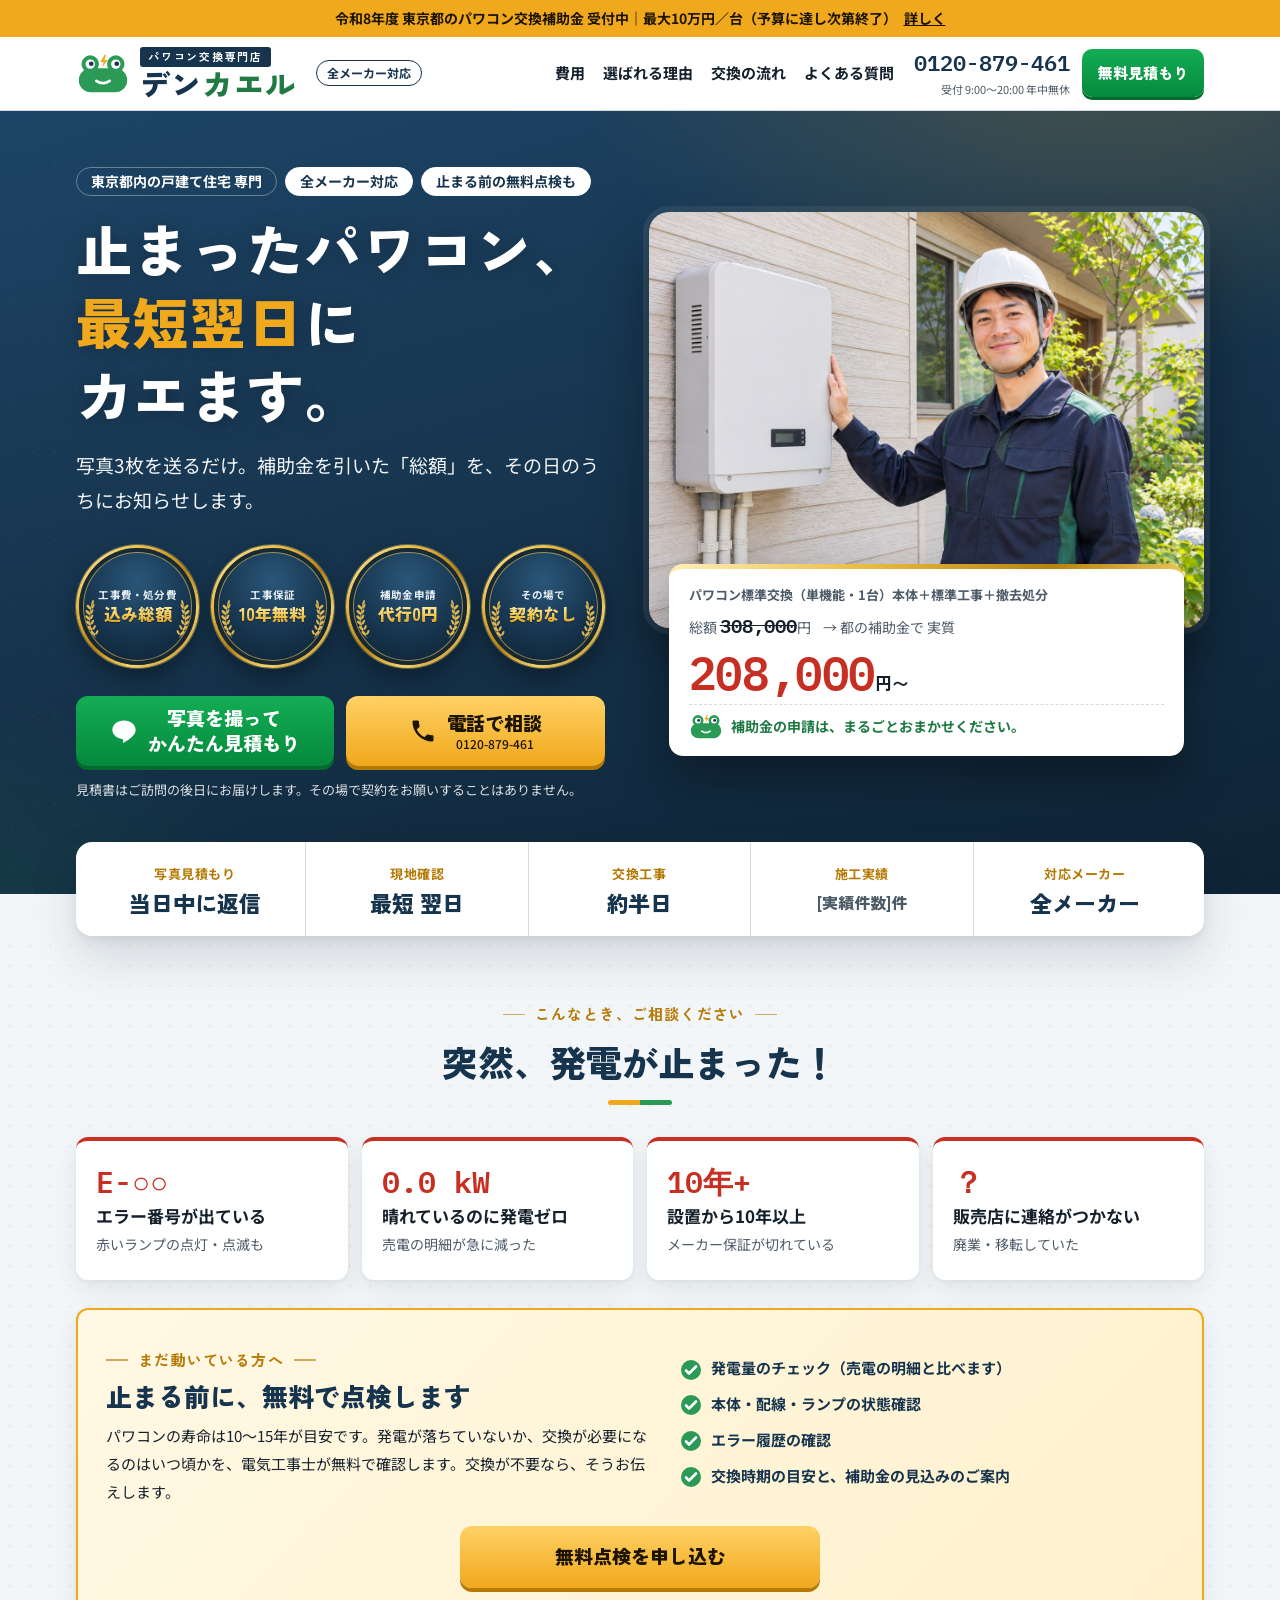
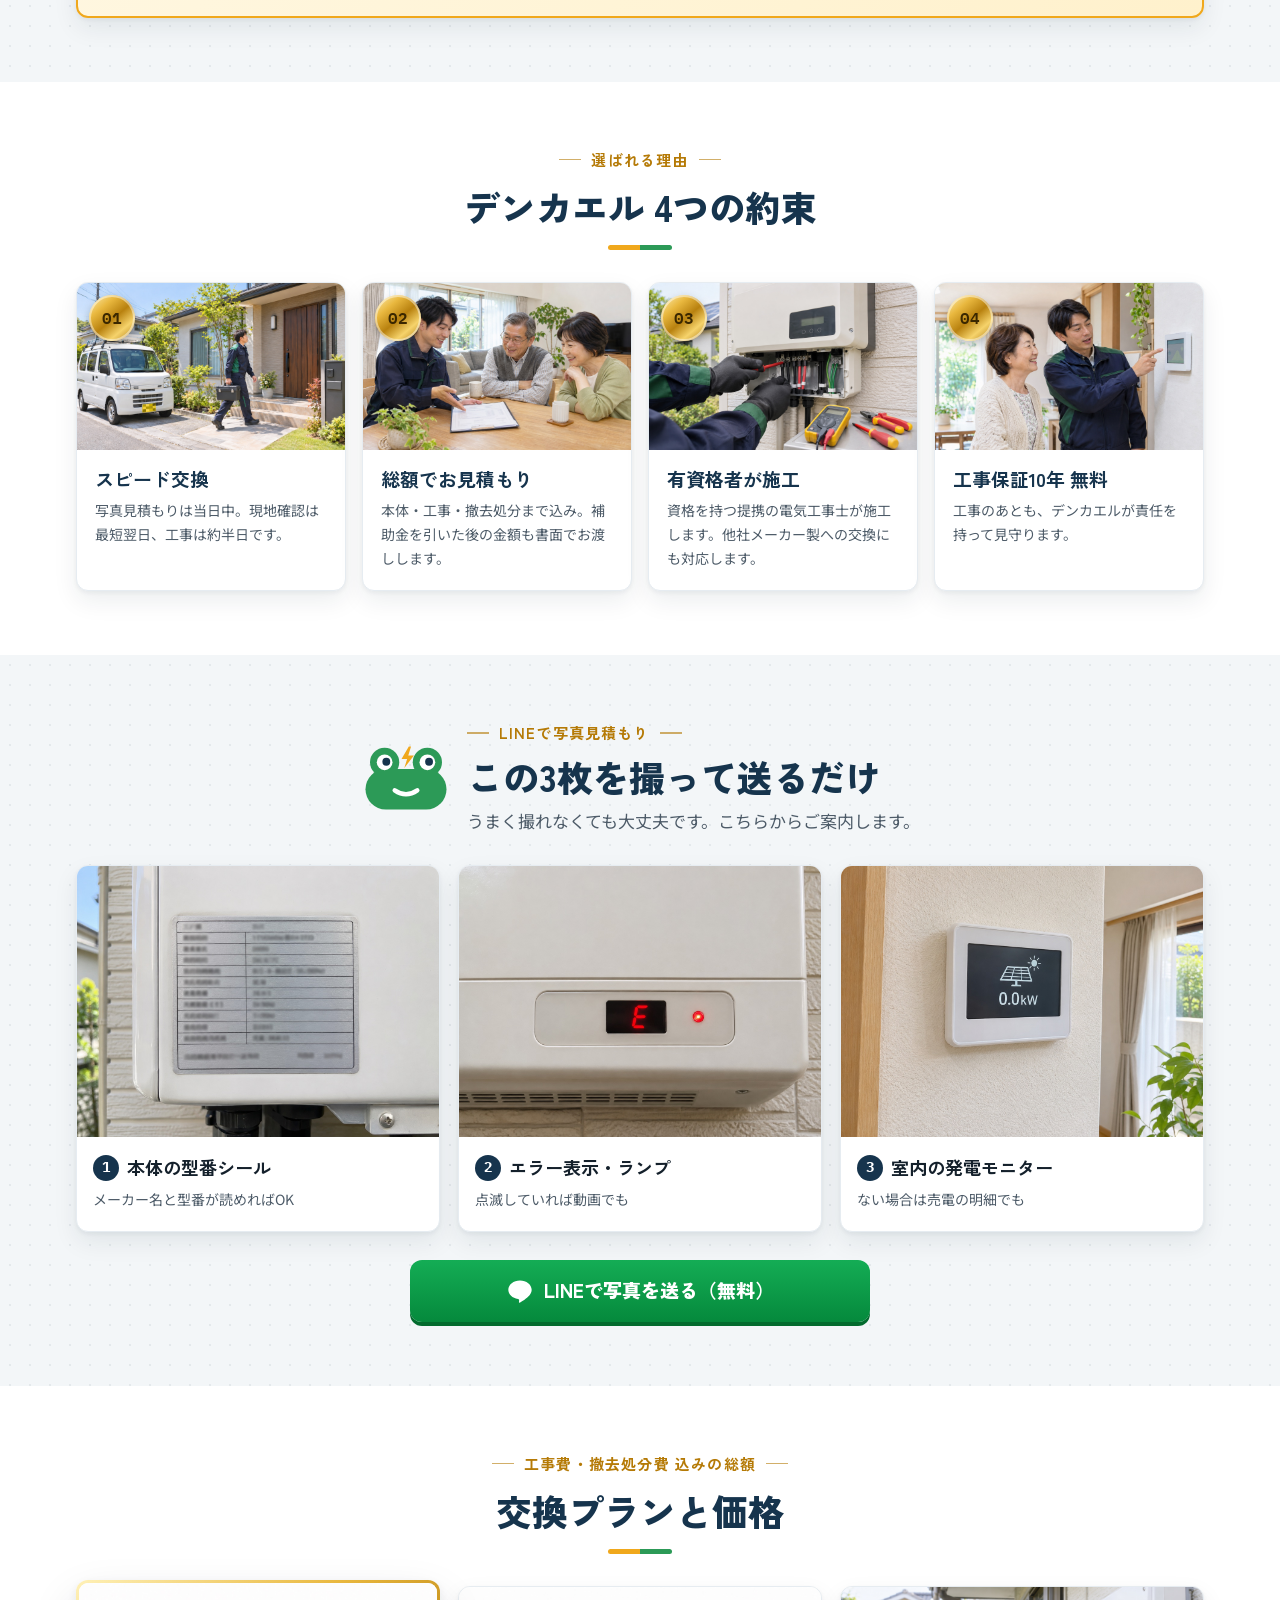
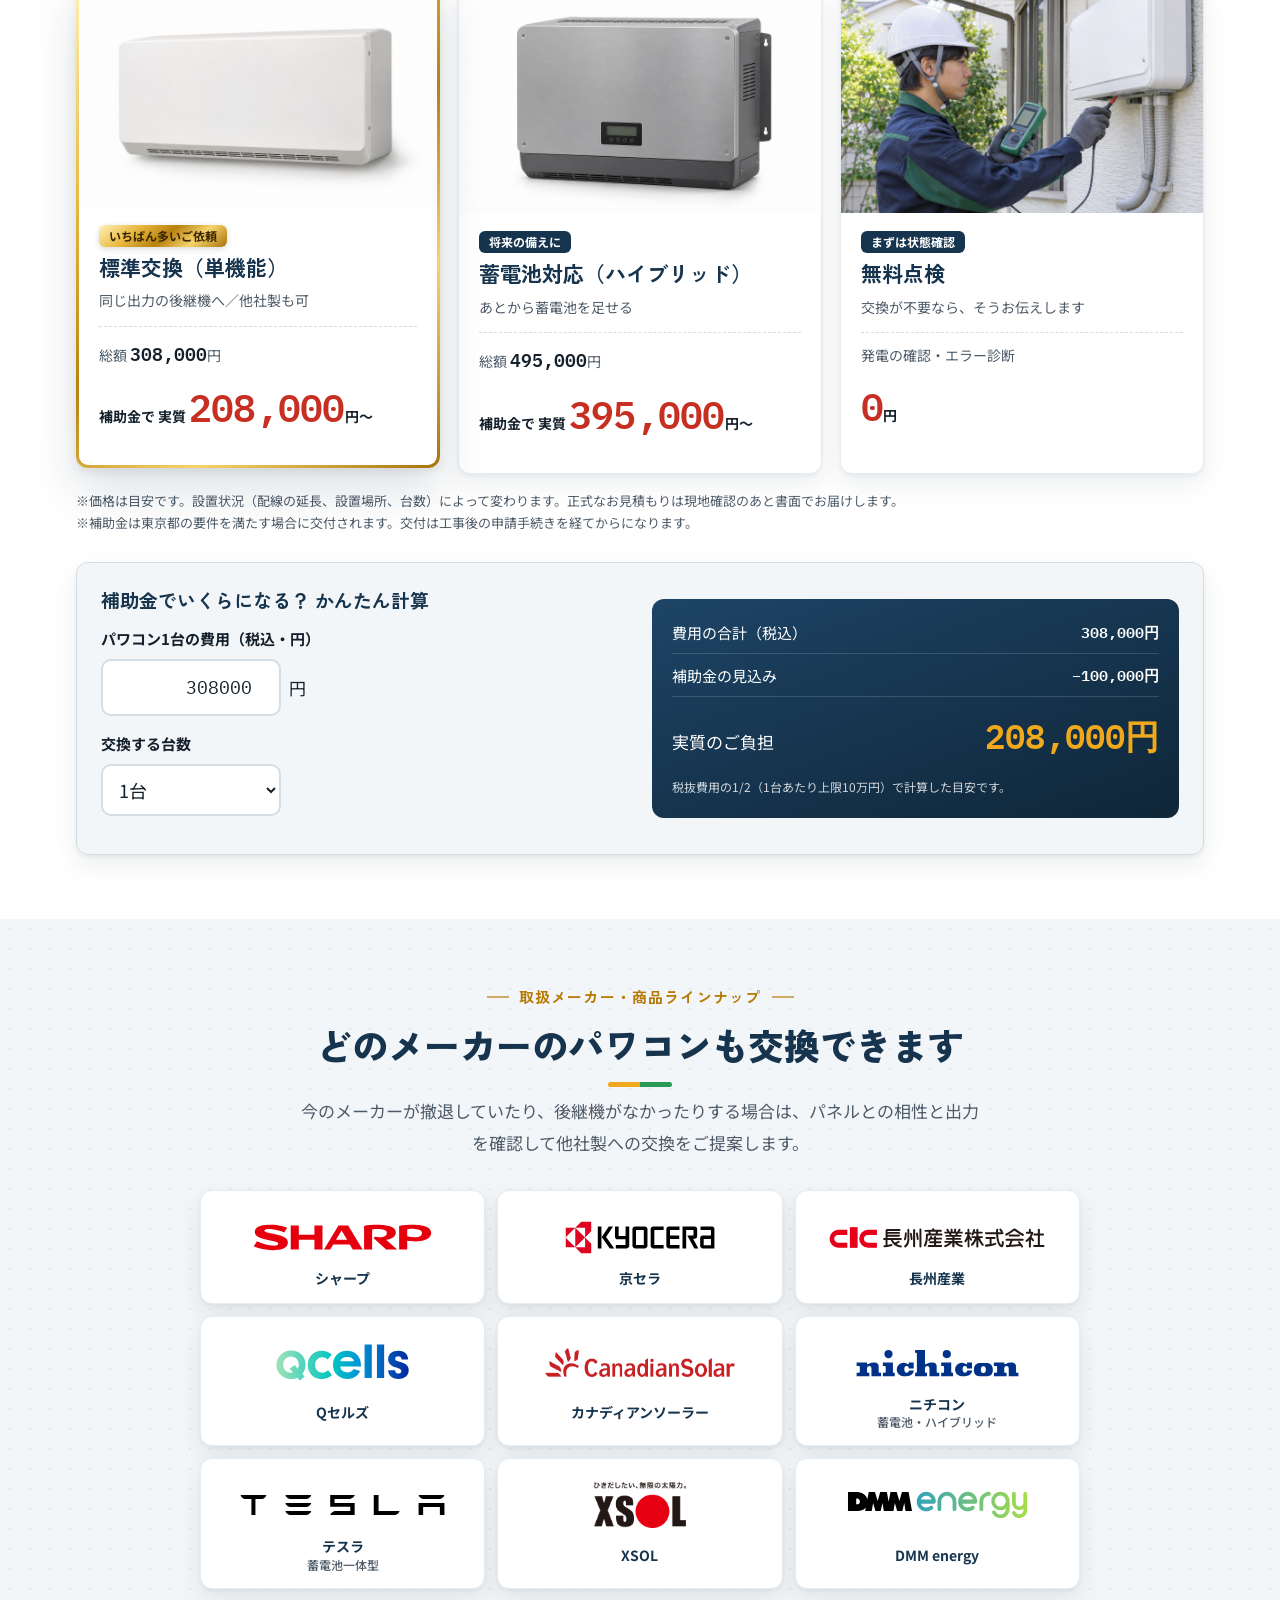
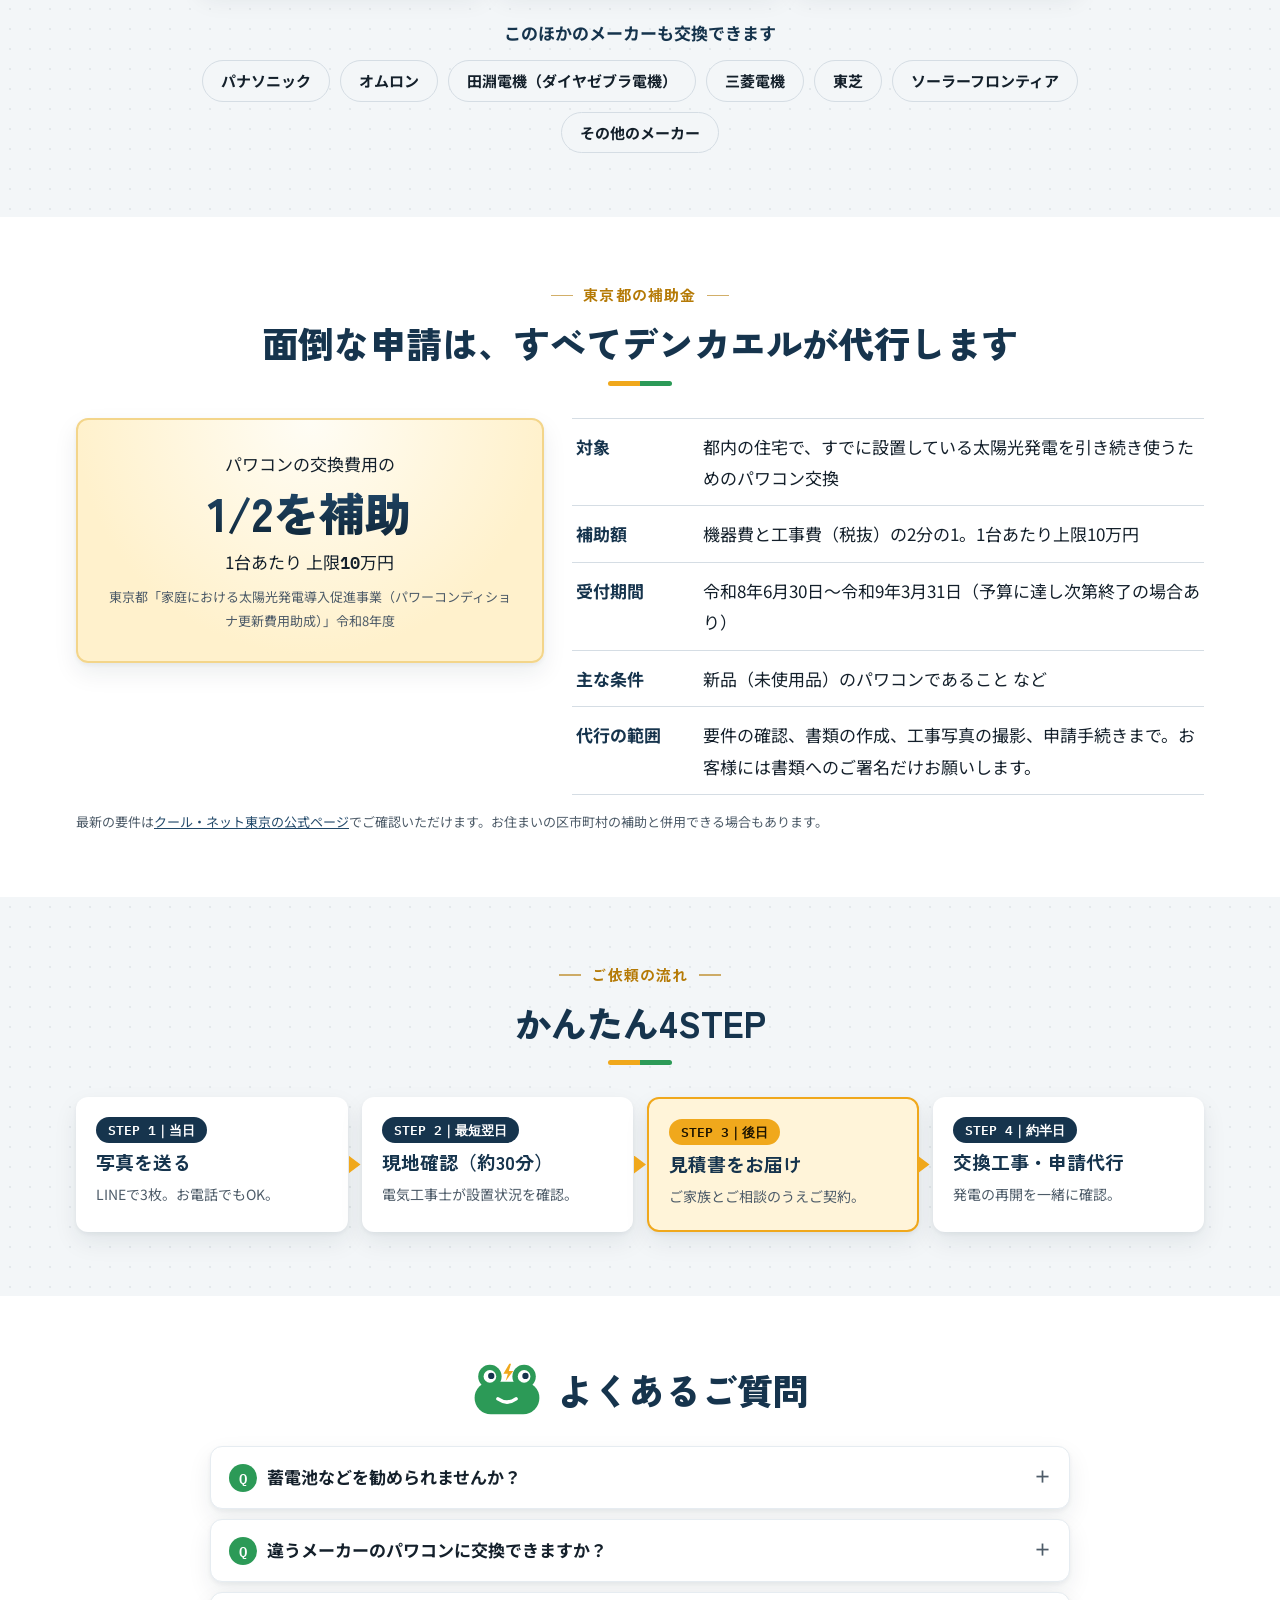
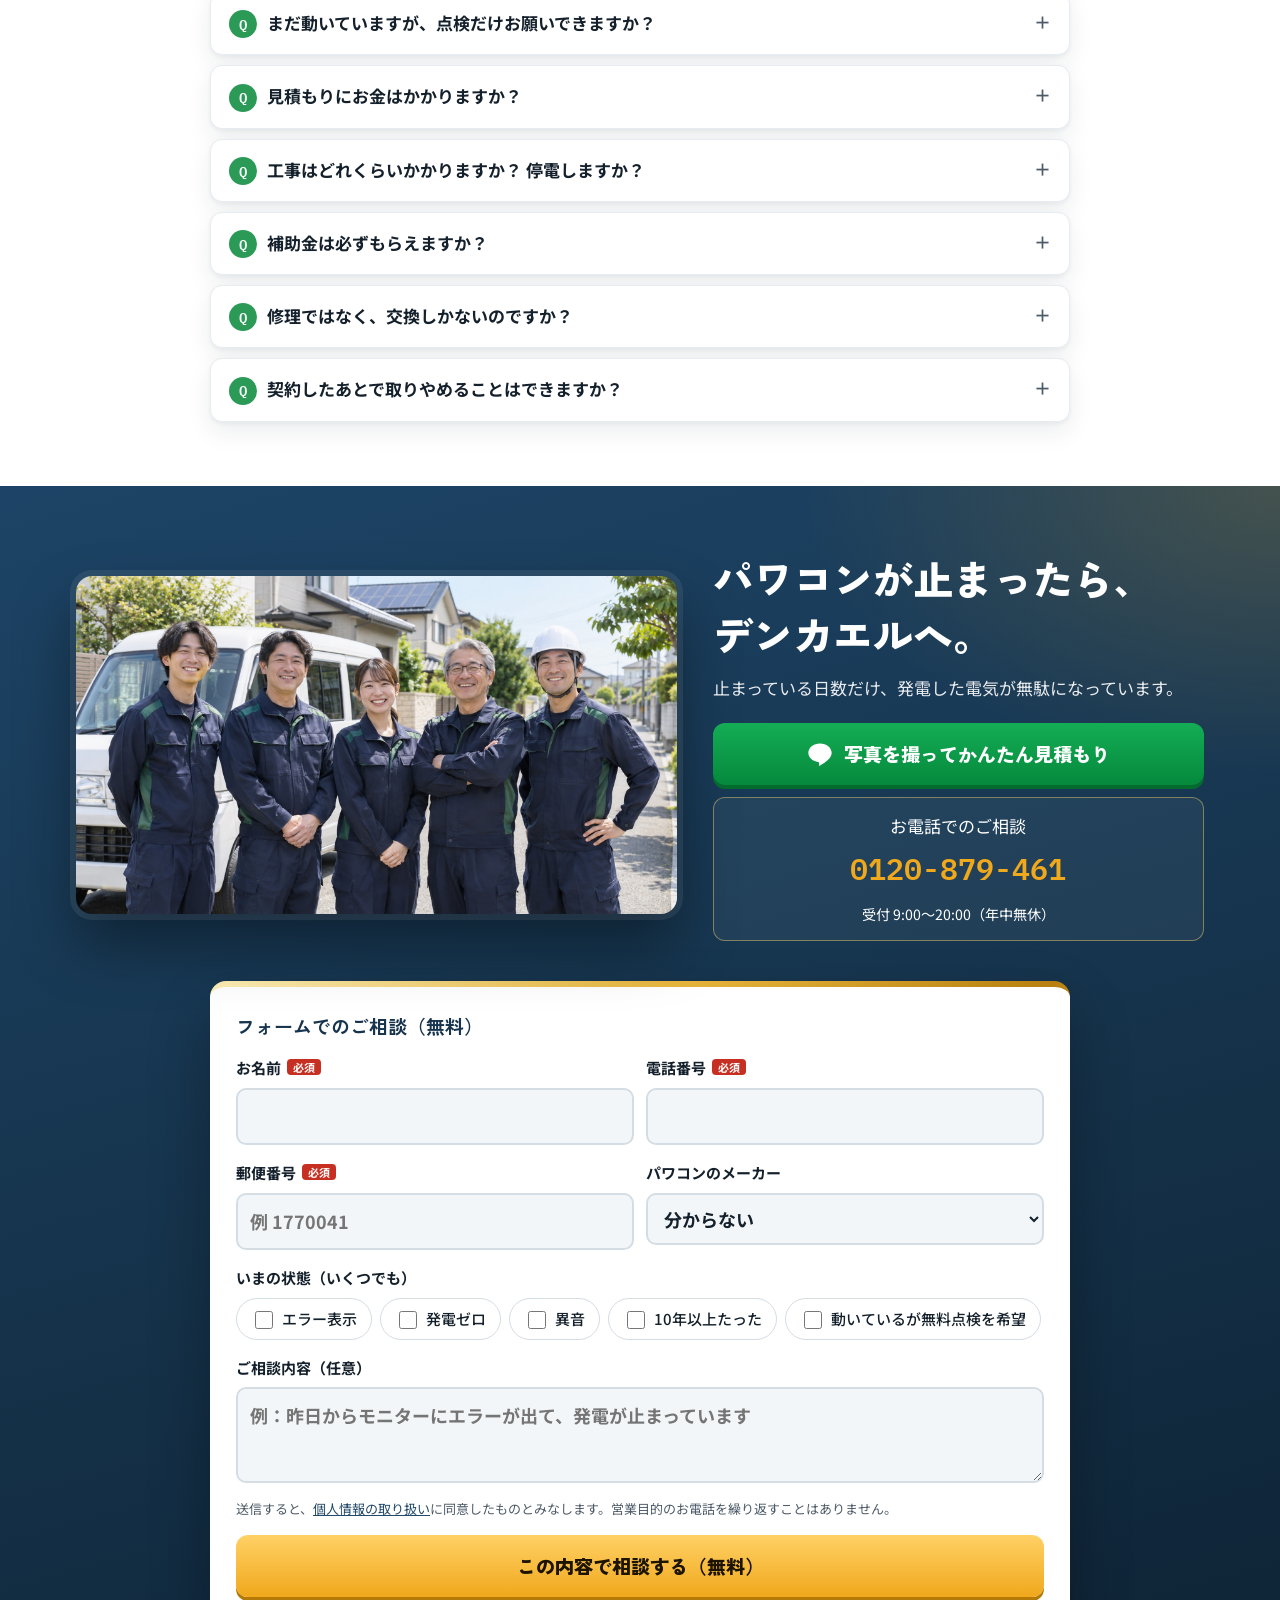
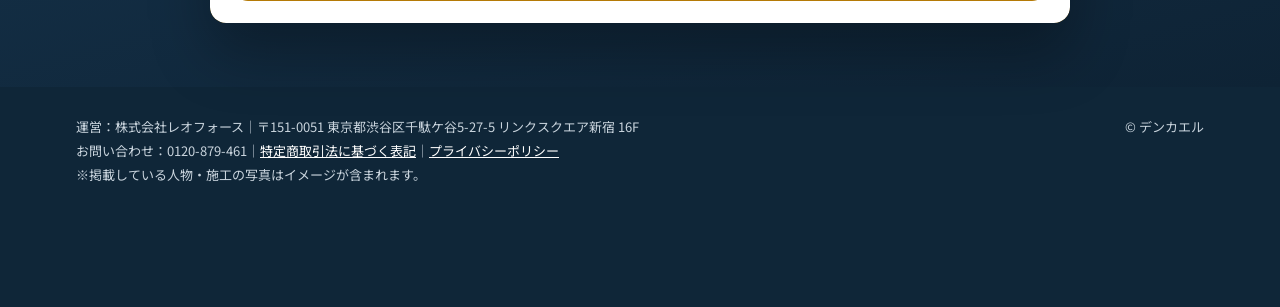
==== commit 6fbd957e: "Publish powercon-tokyo LP on leoforce.co.jp/denkaeru (WordPress) - build_wp.py splits the static LP " ====
--- a/lp/powercon-tokyo/index.html
+++ b/lp/powercon-tokyo/index.html
@@ -237,6 +237,22 @@
 .form .agree{font-size:13px;color:var(--muted)}
 .form .btn{width:100%}
 .thanks{background:var(--cream);border-radius:10px;padding:14px;font-weight:700}
+/* WordPress（Contact Form 7）で出力されるフォーム部品 */
+.form p{margin:0}
+.form .two>p{display:contents}
+.form>.wpcf7-turnstile{order:2;justify-self:center}
+.form>p:has(input[type=submit]){order:3}
+.form>.wpcf7-response-output{order:4}
+.form br{display:none}
+.wpcf7-form-control-wrap{display:block}
+.chips2 .wpcf7-checkbox{display:flex;flex-wrap:wrap;gap:8px}
+.chips2 .wpcf7-list-item{margin:0}
+.wpcf7-not-valid-tip{display:block;color:var(--red);font-size:13px;font-weight:700;margin-top:4px}
+.wpcf7-not-valid{border-color:var(--red)!important}
+.form .wpcf7-response-output{margin:4px 0 0;padding:14px;border:0!important;border-radius:10px;background:var(--cream);font-weight:700}
+.form.invalid .wpcf7-response-output,.form.failed .wpcf7-response-output{background:#fde8e6;color:var(--red)}
+.form .wpcf7-spinner{display:block;margin:8px auto 0}
+.form input[type=submit].btn{width:100%;-webkit-appearance:none;appearance:none}
 
 footer{background:var(--navy-deep);color:#c9d4dd;font-size:13px;padding-block:28px 120px}
 footer .in{display:flex;justify-content:space-between;gap:16px;flex-wrap:wrap}
@@ -417,8 +433,6 @@
   <symbol id="laurel" viewBox="0 0 24 64"><path d="M18 63 C7 52 4.5 30 12.5 3" fill="none" stroke="currentColor" stroke-width="1.4" stroke-linecap="round"/><g fill="currentColor"><ellipse cx="13.4" cy="56.0" rx="2.3" ry="5.2" transform="rotate(-48 13.4 56.0)"/><ellipse cx="20.2" cy="54.6" rx="1.9" ry="4.4" transform="rotate(28 20.2 54.6)"/><ellipse cx="8.9" cy="47.5" rx="2.3" ry="5.2" transform="rotate(-48 8.9 47.5)"/><ellipse cx="15.7" cy="46.1" rx="1.9" ry="4.4" transform="rotate(28 15.7 46.1)"/><ellipse cx="5.9" cy="38.5" rx="2.3" ry="5.2" transform="rotate(-48 5.9 38.5)"/><ellipse cx="12.7" cy="37.1" rx="1.9" ry="4.4" transform="rotate(28 12.7 37.1)"/><ellipse cx="4.6" cy="29.5" rx="2.3" ry="5.2" transform="rotate(-48 4.6 29.5)"/><ellipse cx="11.4" cy="28.1" rx="1.9" ry="4.4" transform="rotate(28 11.4 28.1)"/><ellipse cx="5.0" cy="20.5" rx="2.3" ry="5.2" transform="rotate(-48 5.0 20.5)"/><ellipse cx="11.8" cy="19.1" rx="1.9" ry="4.4" transform="rotate(28 11.8 19.1)"/><ellipse cx="6.8" cy="11.5" rx="2.3" ry="5.2" transform="rotate(-48 6.8 11.5)"/><ellipse cx="13.6" cy="10.1" rx="1.9" ry="4.4" transform="rotate(28 13.6 10.1)"/><ellipse cx="13.2" cy="3.4" rx="1.8" ry="4" transform="rotate(14 13.2 3.4)"/></g></symbol>
 </svg>
 
-<!-- 公開前に削除：プロトタイプ表示 -->
-<div class="proto"><div class="in"><b>プロトタイプ</b>　価格・実績はダミー、人物と施工の写真はイメージが含まれます。</div></div>
 <div class="ribbon"><div class="in">令和8年度 東京都のパワコン交換補助金 受付中｜最大10万円／台（予算に達し次第終了）　<a href="#subsidy">詳しく</a></div></div>
 
 <header class="site">
@@ -530,7 +544,7 @@
       <div class="photo"><img src="img/photo-error.jpg" alt="パワコンのエラー表示と赤いランプの見本" loading="lazy" width="1200" height="900"><div><b><i>2</i>エラー表示・ランプ</b><span>点滅していれば動画でも</span></div></div>
       <div class="photo"><img src="img/photo-monitor.jpg" alt="0.0kWと表示された室内の発電モニターの見本" loading="lazy" width="1200" height="900"><div><b><i>3</i>室内の発電モニター</b><span>ない場合は売電の明細でも</span></div></div>
     </div>
-    <div class="center-cta"><a class="btn btn-line" href="#line"><svg aria-hidden="true"><use href="#i-line"/></svg>LINEで写真を送る（無料）</a></div>
+    <div class="center-cta"><a class="btn btn-line" href="https://line.me/R/ti/p/@095xsxkt?oat_content=url" target="_blank" rel="noopener" data-cta="line"><svg aria-hidden="true"><use href="#i-line"/></svg>LINEで写真を送る（無料）</a></div>
   </div>
 </section>
 
@@ -683,6 +697,7 @@
 
 <script>
 (function(){
+  // 補助金の計算
   var price=document.getElementById('sim-price'),units=document.getElementById('sim-units');
   function yen(n){return Math.round(n).toLocaleString('ja-JP')+'円';}
   function sim(){
@@ -692,13 +707,34 @@
     document.getElementById('s-sub').textContent='−'+yen(per*u);
     document.getElementById('s-net').textContent=yen(p*u-per*u);
   }
-  price.addEventListener('input',sim);units.addEventListener('change',sim);sim();
-
-  // フォーム送信：FORM_ENDPOINT（フォーム送信サービスのURL）を設定するとそこへ送信。
-  // 未設定のときは、info@leoforce.co.jp 宛のメールを作成してメールソフトを開く。
-  var FORM_ENDPOINT='';
-  var MAIL_TO='info@leoforce.co.jp';
+  if(price&&units){price.addEventListener('input',sim);units.addEventListener('change',sim);sim();}
+
+  // 計測：dataLayer に lp_cta_click（lp=denkaeru）。個人情報は送らない。
+  var q=new URLSearchParams(location.search);
+  var ref=q.get('ref')||'';
+  function push(o){window.dataLayer=window.dataLayer||[];o.lp='denkaeru';if(ref)o.ref=ref;window.dataLayer.push(o);}
+  function placement(el){var s=el.closest('.sticky,header,.hero,.precheck,section[id],section');if(!s)return 'other';if(s.classList.contains('sticky'))return 'sticky';if(s.tagName==='HEADER')return 'header';if(s.classList.contains('hero'))return 'hero';if(s.classList.contains('precheck'))return 'check';return s.id||'other';}
+  document.addEventListener('click',function(e){
+    var a=e.target.closest('a');if(!a)return;
+    var h=a.getAttribute('href')||'',ch='';
+    if(h.indexOf('tel:')===0)ch='tel';else if(h.indexOf('line.me')>-1)ch='line';else if(h==='#line')ch='line_guide';else if(h==='#form')ch='form';
+    if(ch)push({event:'lp_cta_click',cta_channel:ch,cta_placement:placement(a)});
+  });
+
+  // 「無料点検を申し込む」→ フォームの点検の選択肢にチェック
+  document.querySelectorAll('[data-check]').forEach(function(a){a.addEventListener('click',function(){
+    document.querySelectorAll('.chips2 input[type=checkbox]').forEach(function(c){if(c.parentNode.textContent.indexOf('無料点検')>-1)c.checked=true;});
+  });});
+
+  // WordPress（Contact Form 7）：流入元を隠し項目へ、送信完了を計測
+  var src=document.querySelector('input[name="lf-source"]');
+  if(src){var parts=[];['ref','utm_source','utm_medium','utm_campaign','utm_content','utm_term'].forEach(function(k){if(q.get(k))parts.push(k+'='+q.get(k));});src.value=parts.join(' ')||'direct';}
+  document.addEventListener('wpcf7mailsent',function(){push({event:'lp_form_submit',cta_channel:'form'});});
+
+  // 静的プレビュー用：フォーム送信先が未設定のときはメールソフトを開く
   var form=document.getElementById('form'),thanks=document.getElementById('thanks');
+  if(!form||form.tagName!=='FORM'||form.classList.contains('wpcf7-form'))return;
+  var MAIL_TO='info'+'@'+'leoforce.co.jp';
   form.addEventListener('submit',function(e){
     e.preventDefault();
     var bad=null;
@@ -707,23 +743,11 @@
     if(bad){bad.focus();thanks.textContent='お名前・電話番号・郵便番号を入力してください。';return;}
     var v=function(id){return document.getElementById(id).value.trim();};
     var states=[].map.call(form.querySelectorAll('input[name=s]:checked'),function(c){return c.parentNode.textContent.trim();}).join('、')||'未選択';
-    var data={name:v('f-name'),tel:v('f-tel'),zip:v('f-zip'),maker:v('f-maker'),state:states,note:v('f-note')};
-    var body='お名前：'+data.name+'\n電話番号：'+data.tel+'\n郵便番号：'+data.zip+'\nパワコンのメーカー：'+data.maker+'\nいまの状態：'+data.state+'\nご相談内容：\n'+data.note;
-    if(FORM_ENDPOINT){
-      thanks.textContent='送信しています…';
-      fetch(FORM_ENDPOINT,{method:'POST',headers:{'Content-Type':'application/json','Accept':'application/json'},body:JSON.stringify(Object.assign({_subject:'【デンカエル】パワコン交換のご相談',_replyto:MAIL_TO},data))})
-        .then(function(r){if(!r.ok)throw 0;thanks.textContent='送信しました。担当者より折り返しご連絡します。';form.reset();})
-        .catch(function(){thanks.textContent='送信できませんでした。お手数ですが 0120-879-461 までお電話ください。';});
-      return;
-    }
+    var body='お名前：'+v('f-name')+'\n電話番号：'+v('f-tel')+'\n郵便番号：'+v('f-zip')+'\nパワコンのメーカー：'+v('f-maker')+'\nいまの状態：'+states+'\nご相談内容：\n'+v('f-note');
     location.href='mailto:'+MAIL_TO+'?subject='+encodeURIComponent('【デンカエル】パワコン交換のご相談')+'&body='+encodeURIComponent(body);
     thanks.textContent='メールソフトで送信画面を開きました。開かない場合は、0120-879-461 までお電話ください。';
   });
 })();
 </script>
-
-<script>
-document.querySelectorAll('[data-check]').forEach(function(a){a.addEventListener('click',function(){var c=document.getElementById(a.dataset.check);if(c)c.checked=true;});});
-</script>
 </body>
 </html>
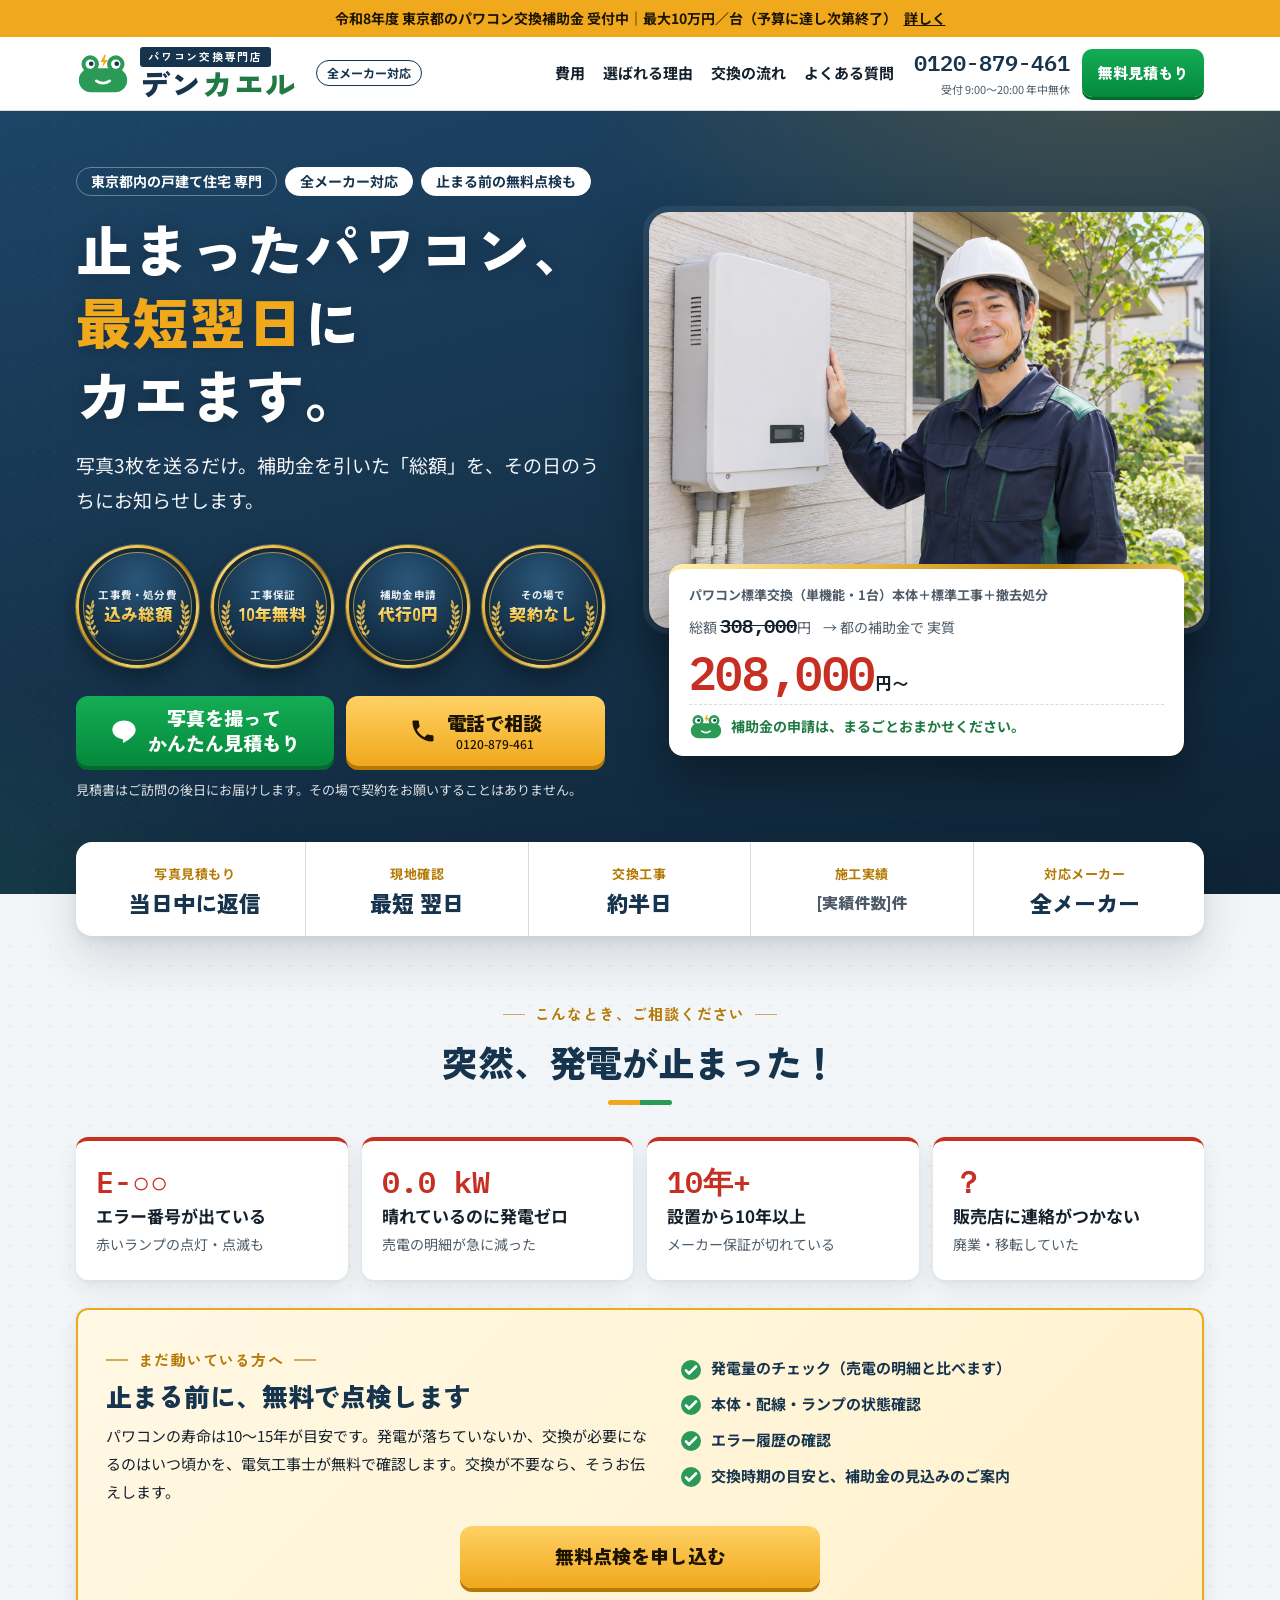
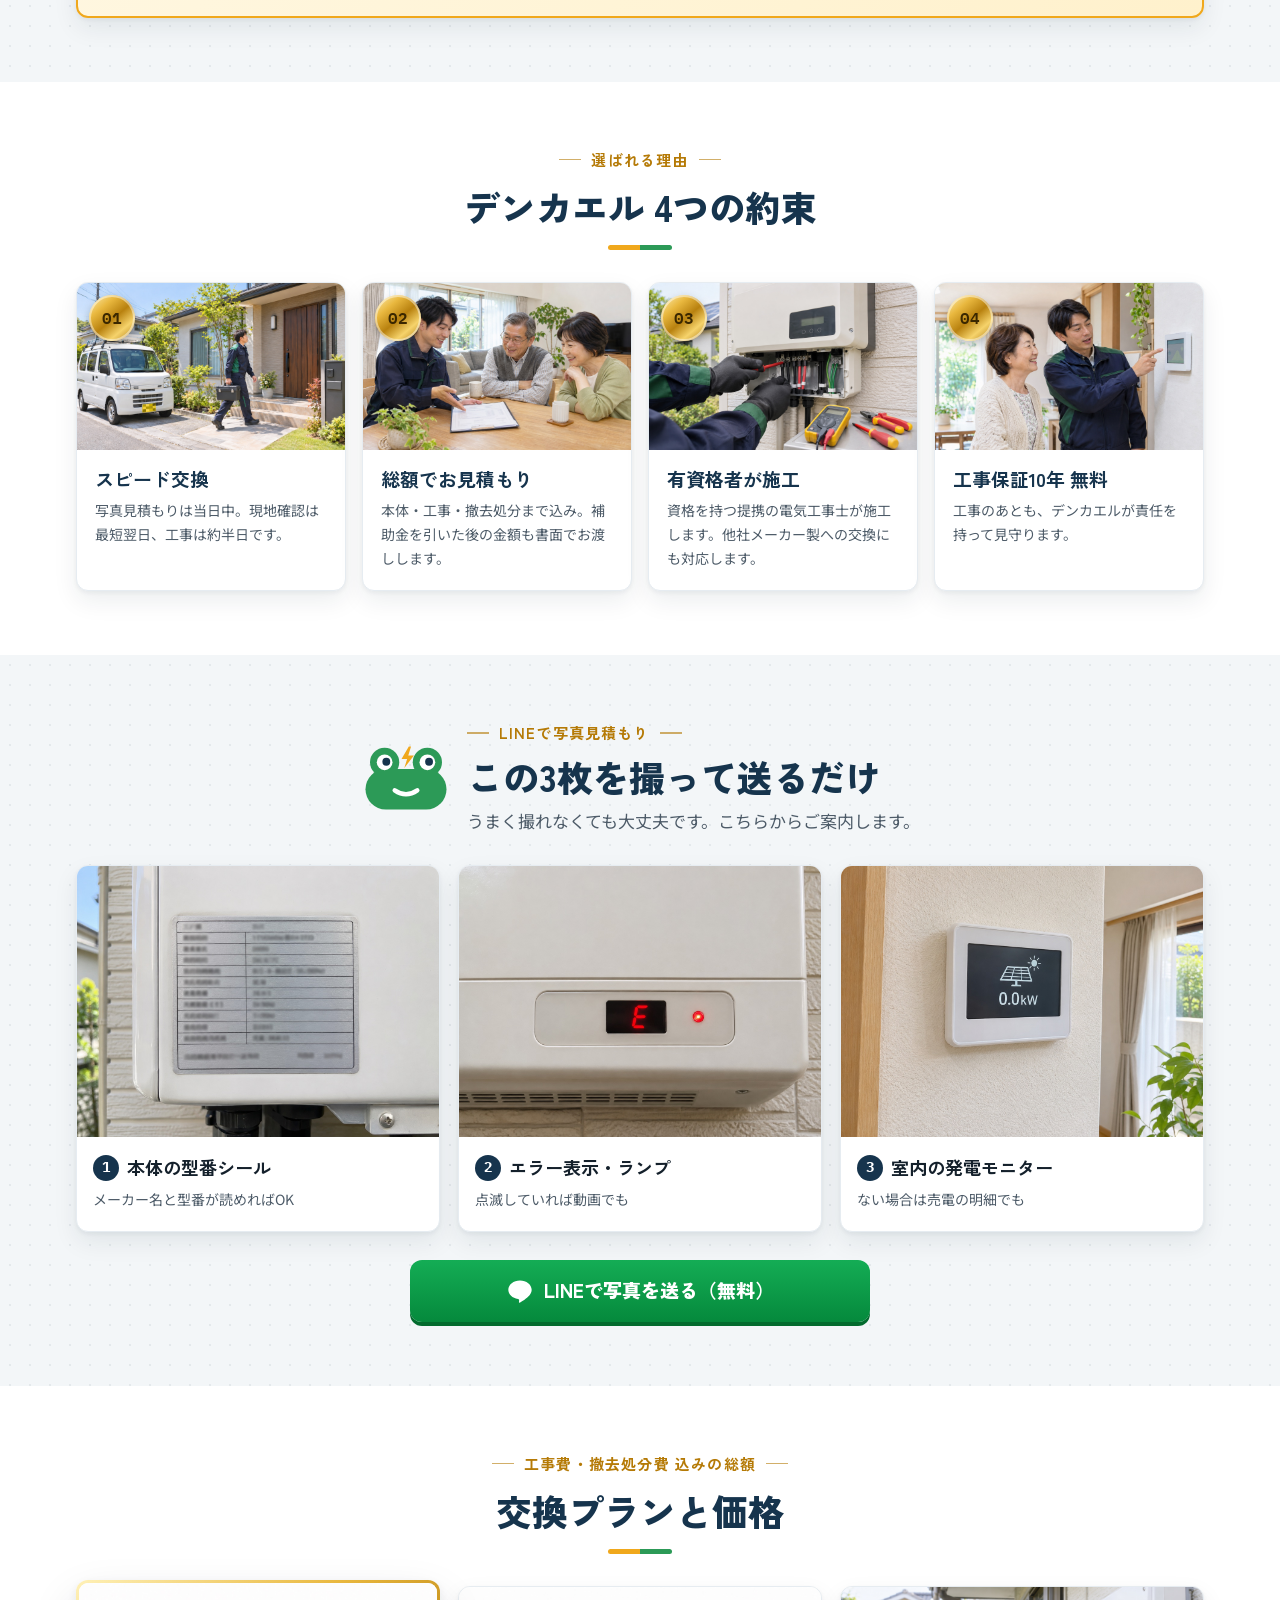
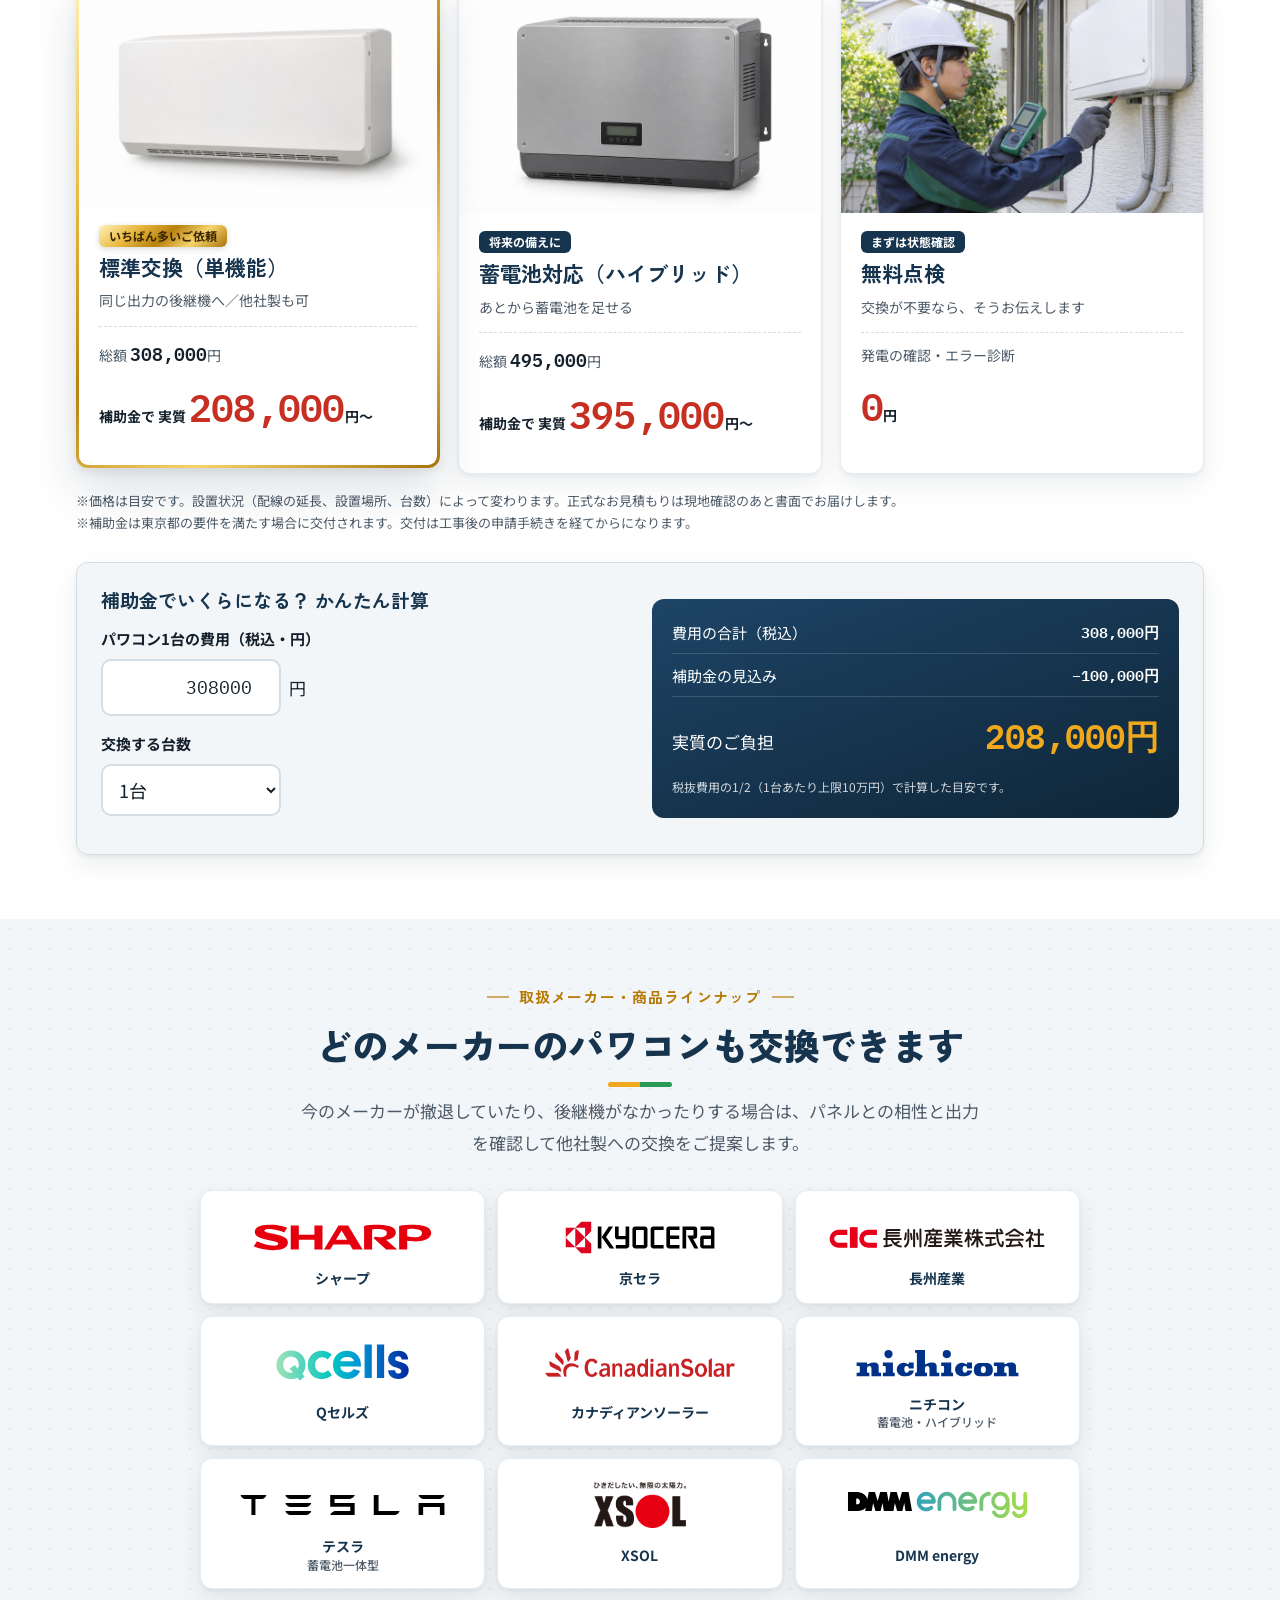
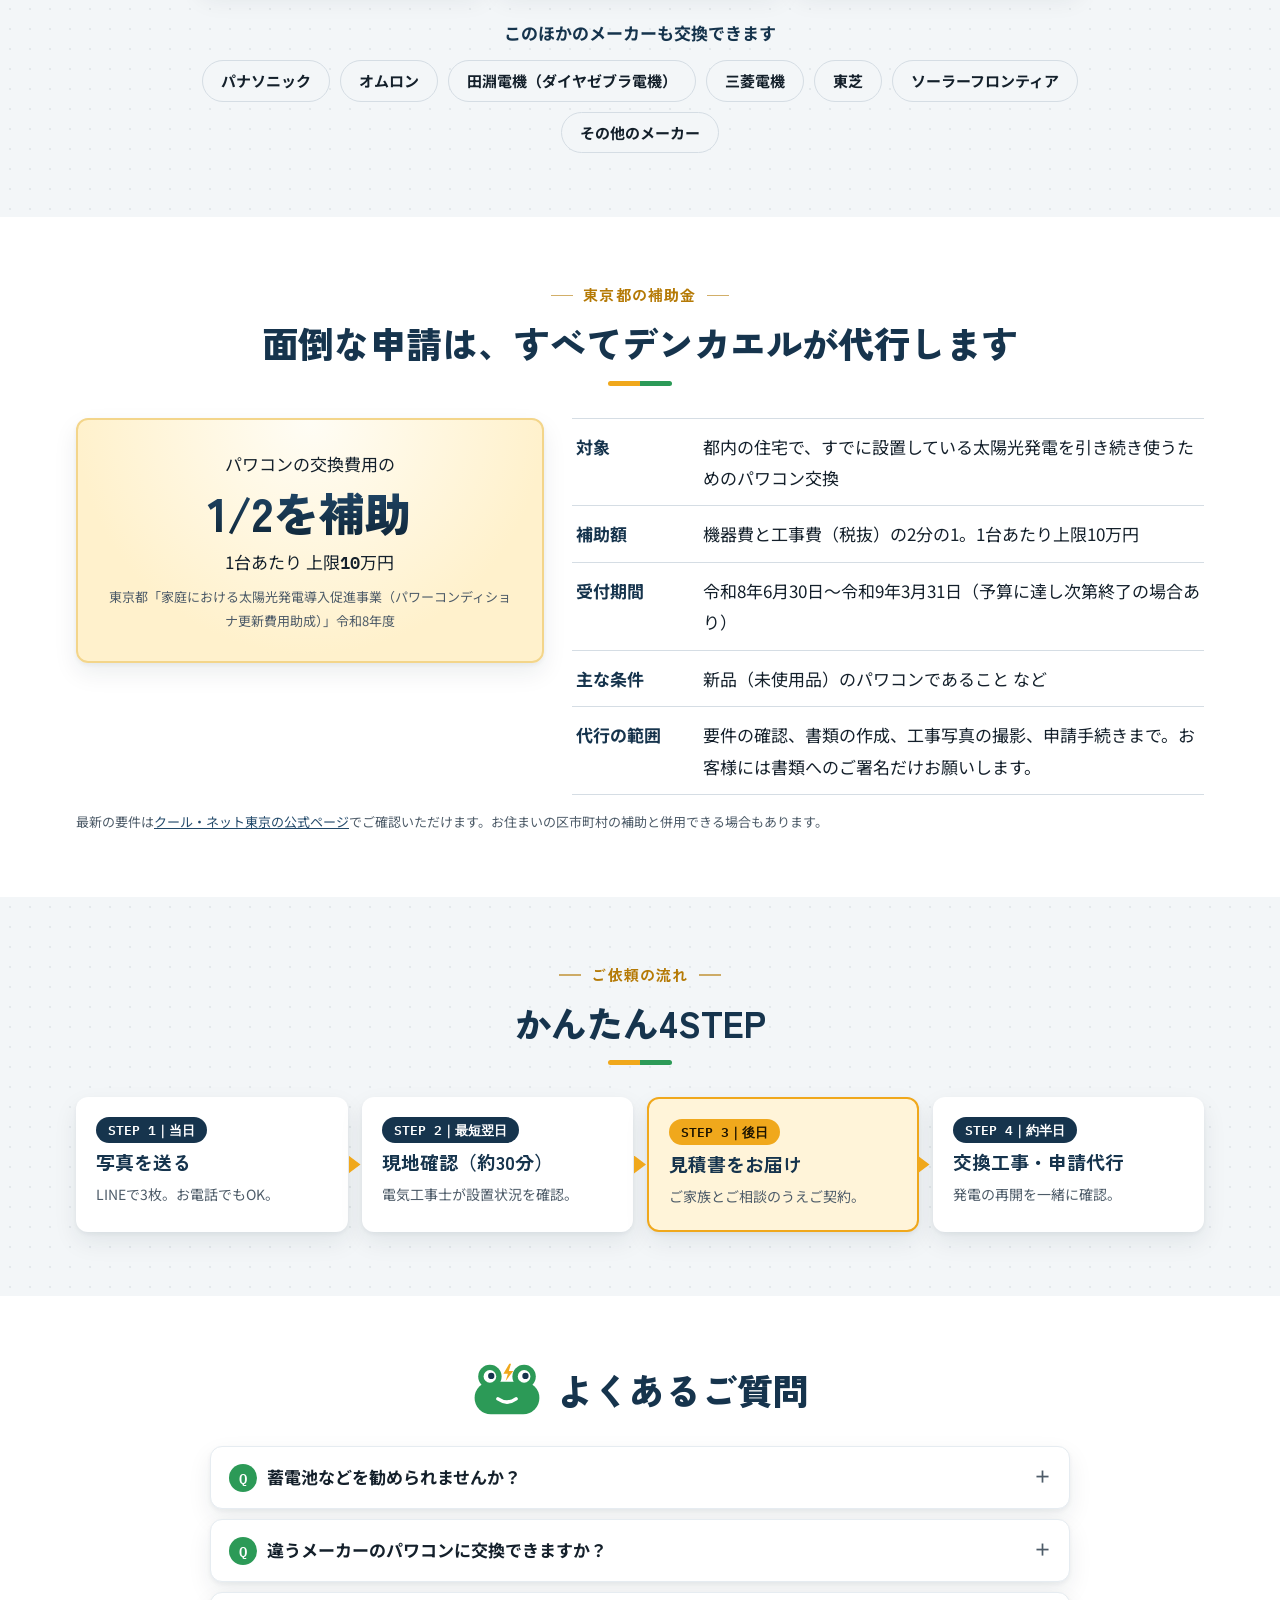
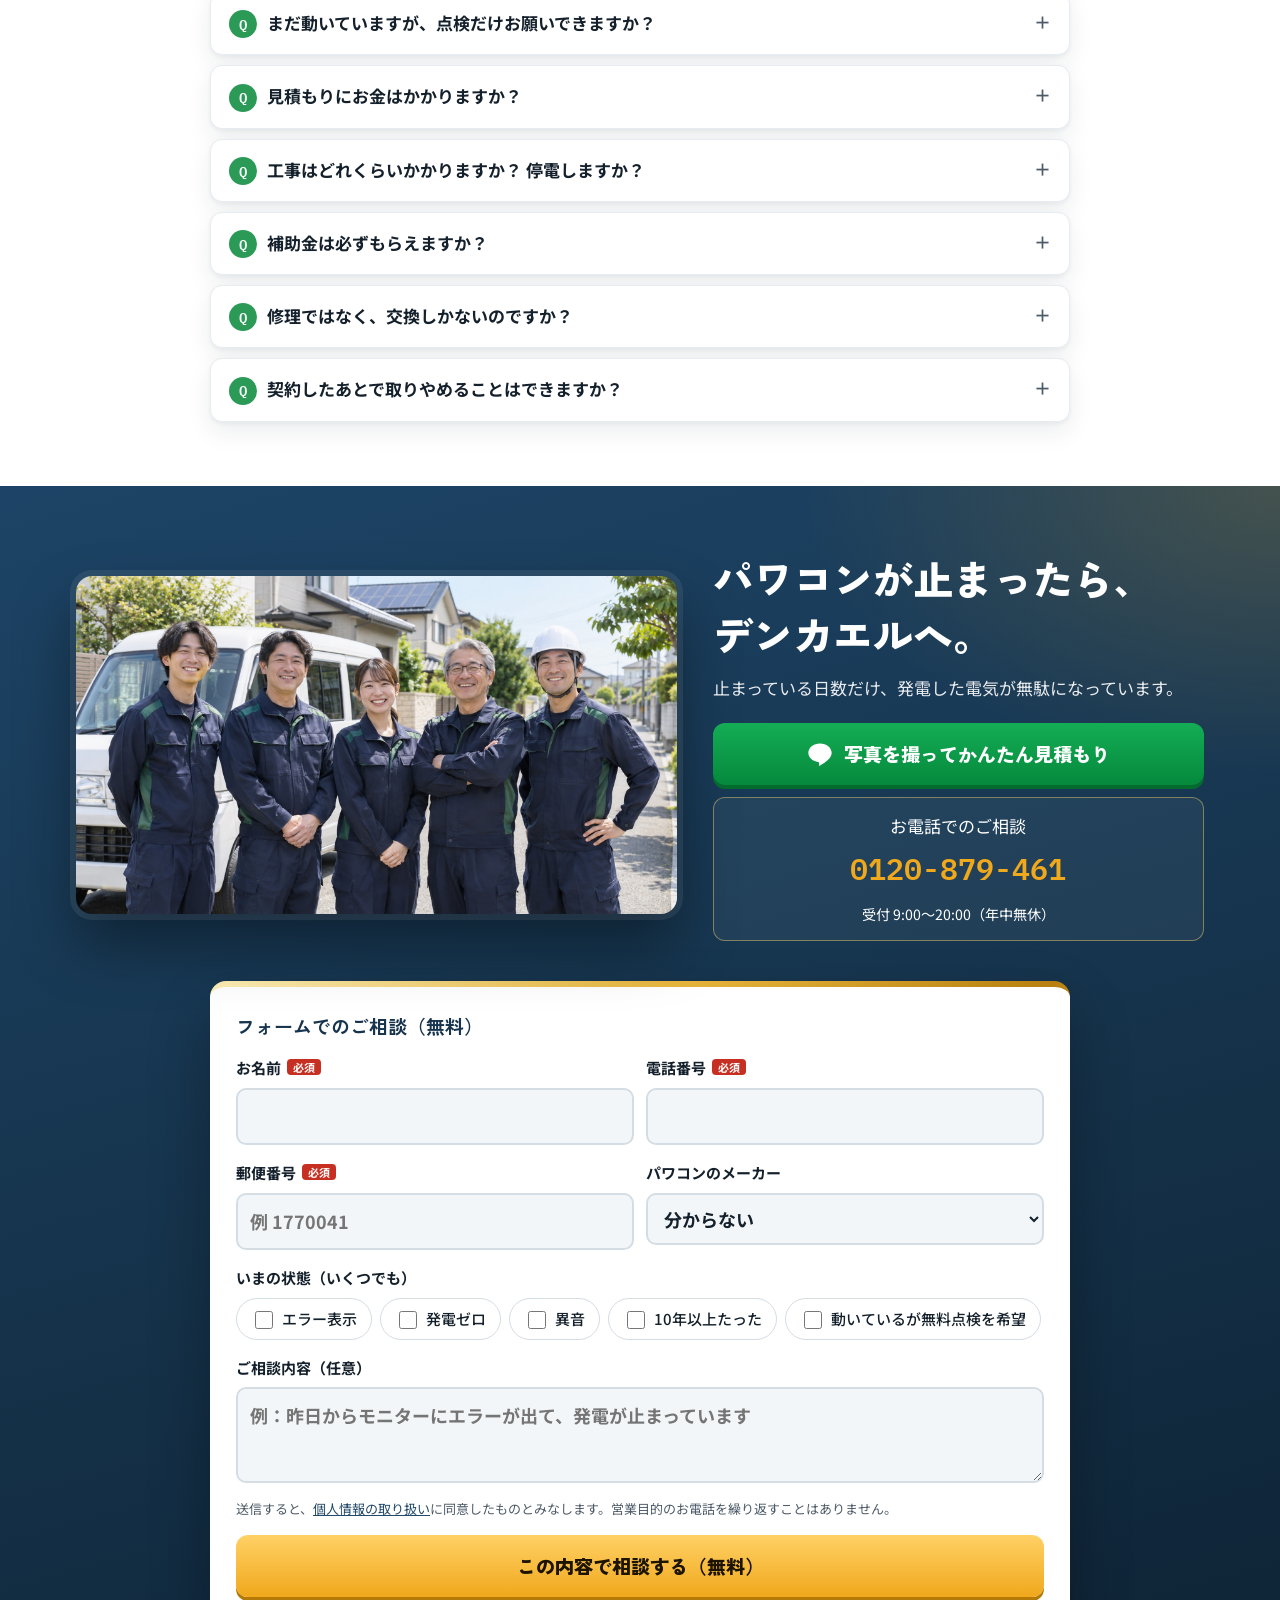
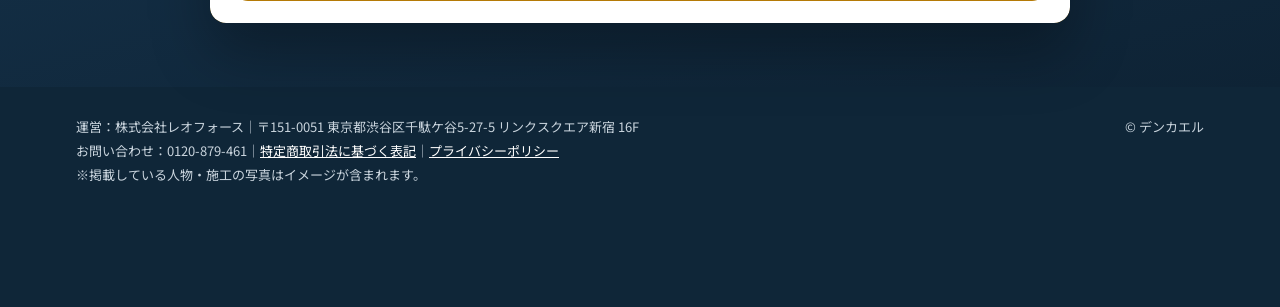
==== commit 80fc2623: "Fix CF7 form layout and submit button on /denkaeru CF7 wraps paired labels in <p> and adds a Turnsti" ====
--- a/lp/powercon-tokyo/index.html
+++ b/lp/powercon-tokyo/index.html
@@ -252,7 +252,9 @@
 .form .wpcf7-response-output{margin:4px 0 0;padding:14px;border:0!important;border-radius:10px;background:var(--cream);font-weight:700}
 .form.invalid .wpcf7-response-output,.form.failed .wpcf7-response-output{background:#fde8e6;color:var(--red)}
 .form .wpcf7-spinner{display:block;margin:8px auto 0}
-.form input[type=submit].btn{width:100%;-webkit-appearance:none;appearance:none}
+.form input[type=submit].btn{width:100%;-webkit-appearance:none;appearance:none;border:0;min-height:62px;font-family:var(--display);font-weight:900;font-size:19px;cursor:pointer}
+.form input[type=submit].btn-tel{background:linear-gradient(180deg,#ffd165 0%,#f0a81c 100%);color:var(--on-sun);box-shadow:0 4px 0 var(--sun-deep)}
+.form input[type=submit].btn-tel:disabled{opacity:.7;cursor:wait}
 
 footer{background:var(--navy-deep);color:#c9d4dd;font-size:13px;padding-block:28px 120px}
 footer .in{display:flex;justify-content:space-between;gap:16px;flex-wrap:wrap}
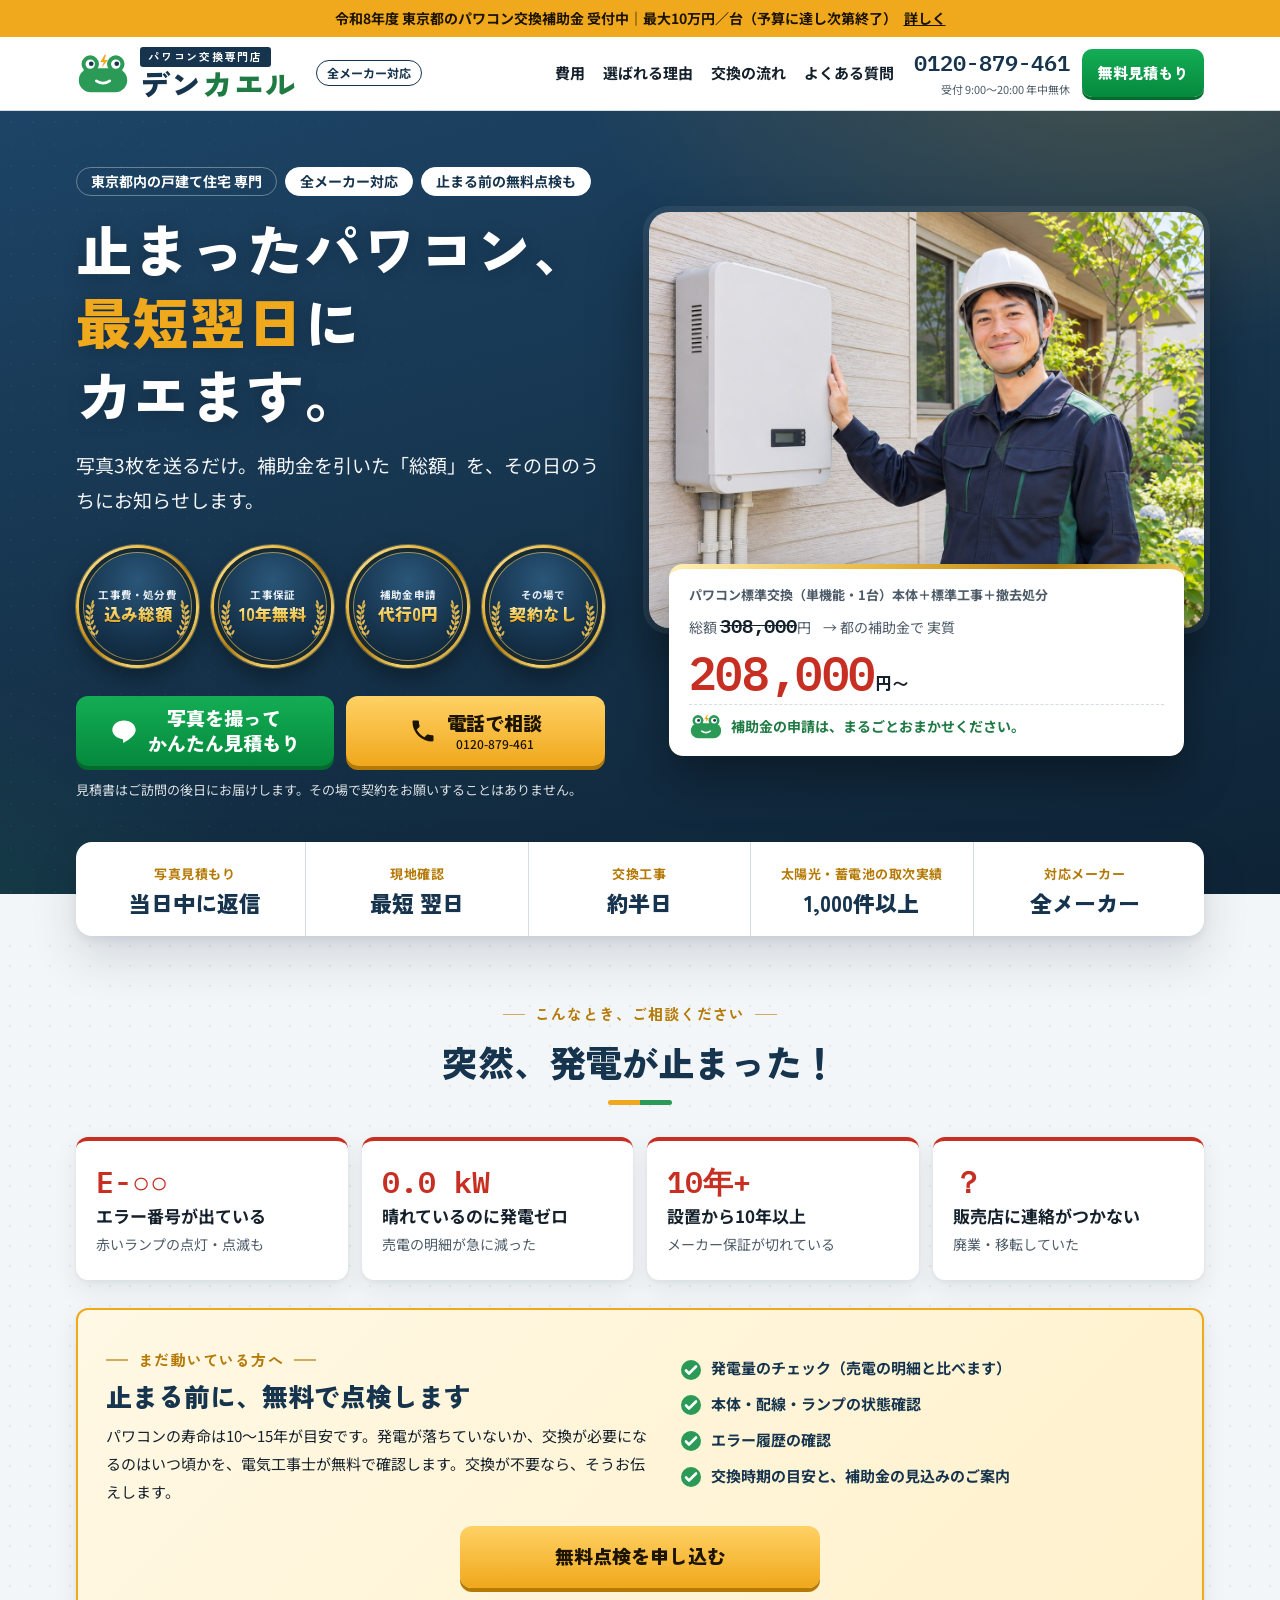
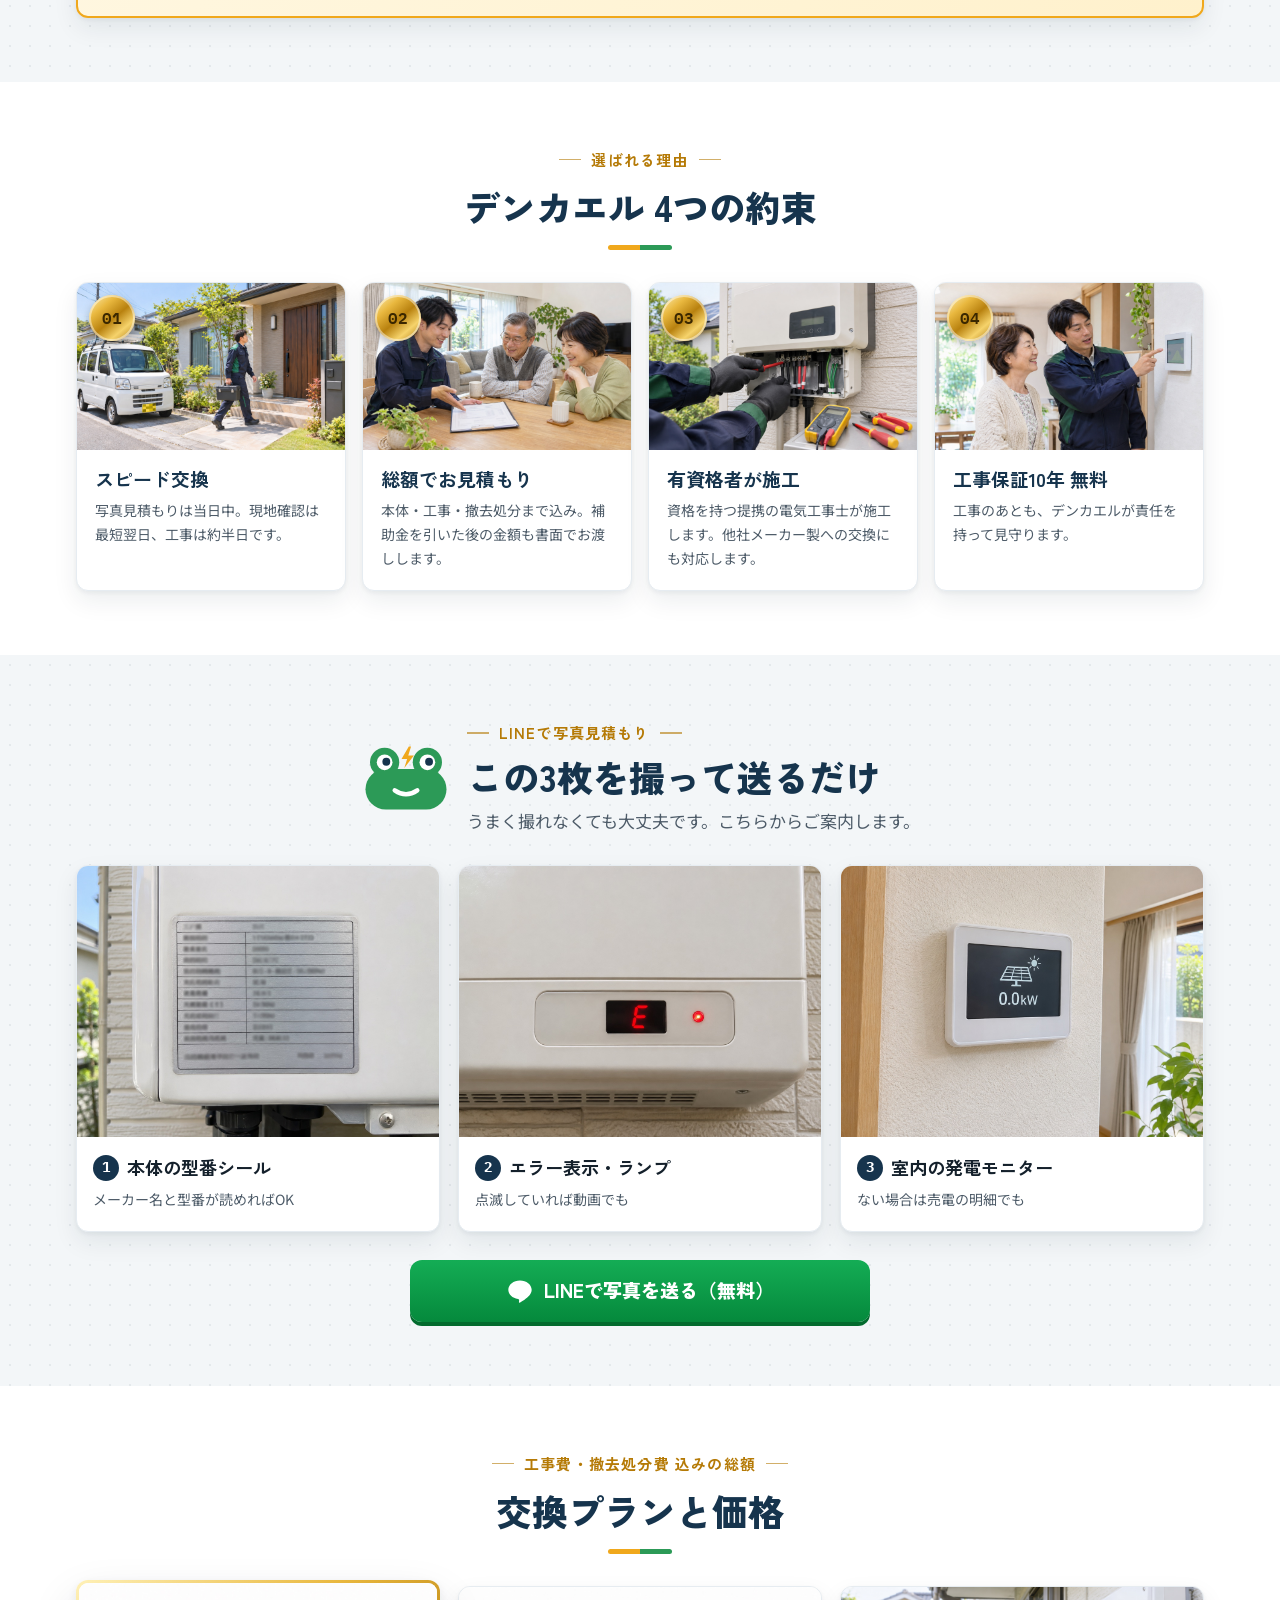
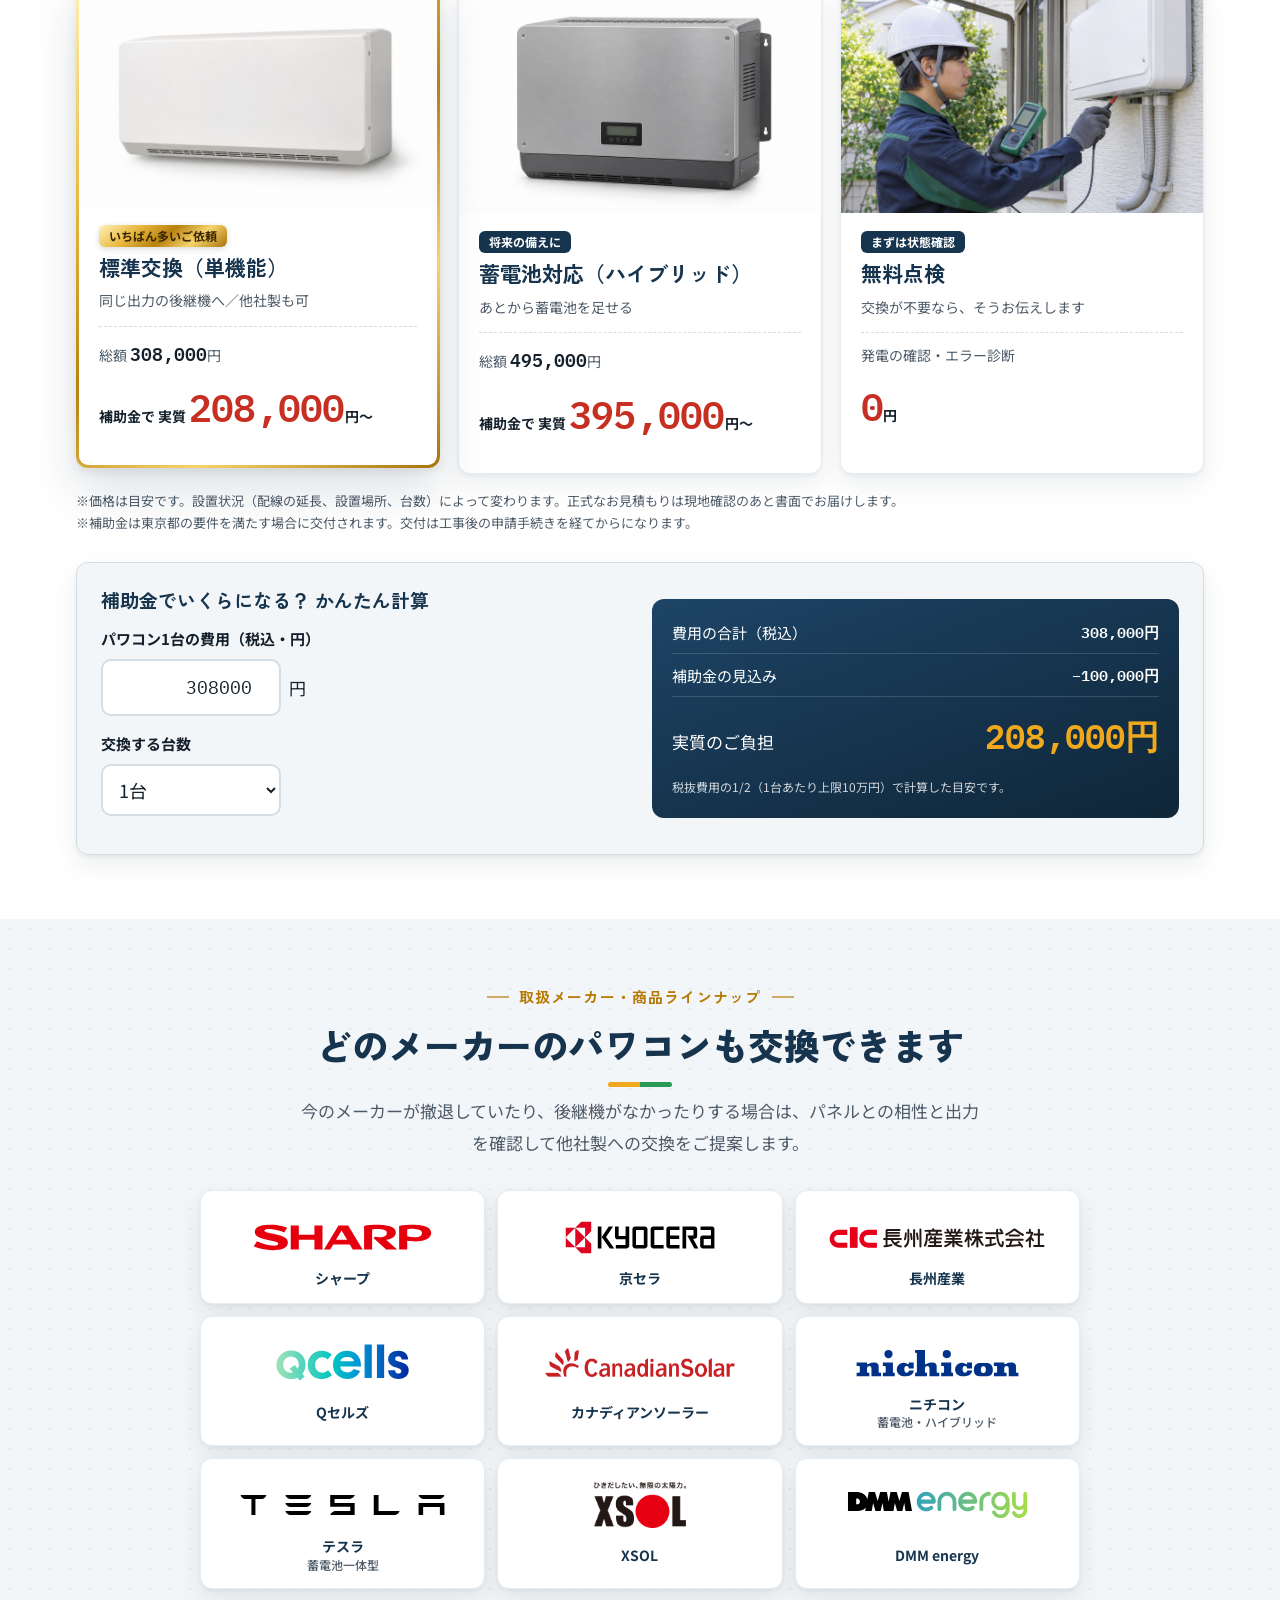
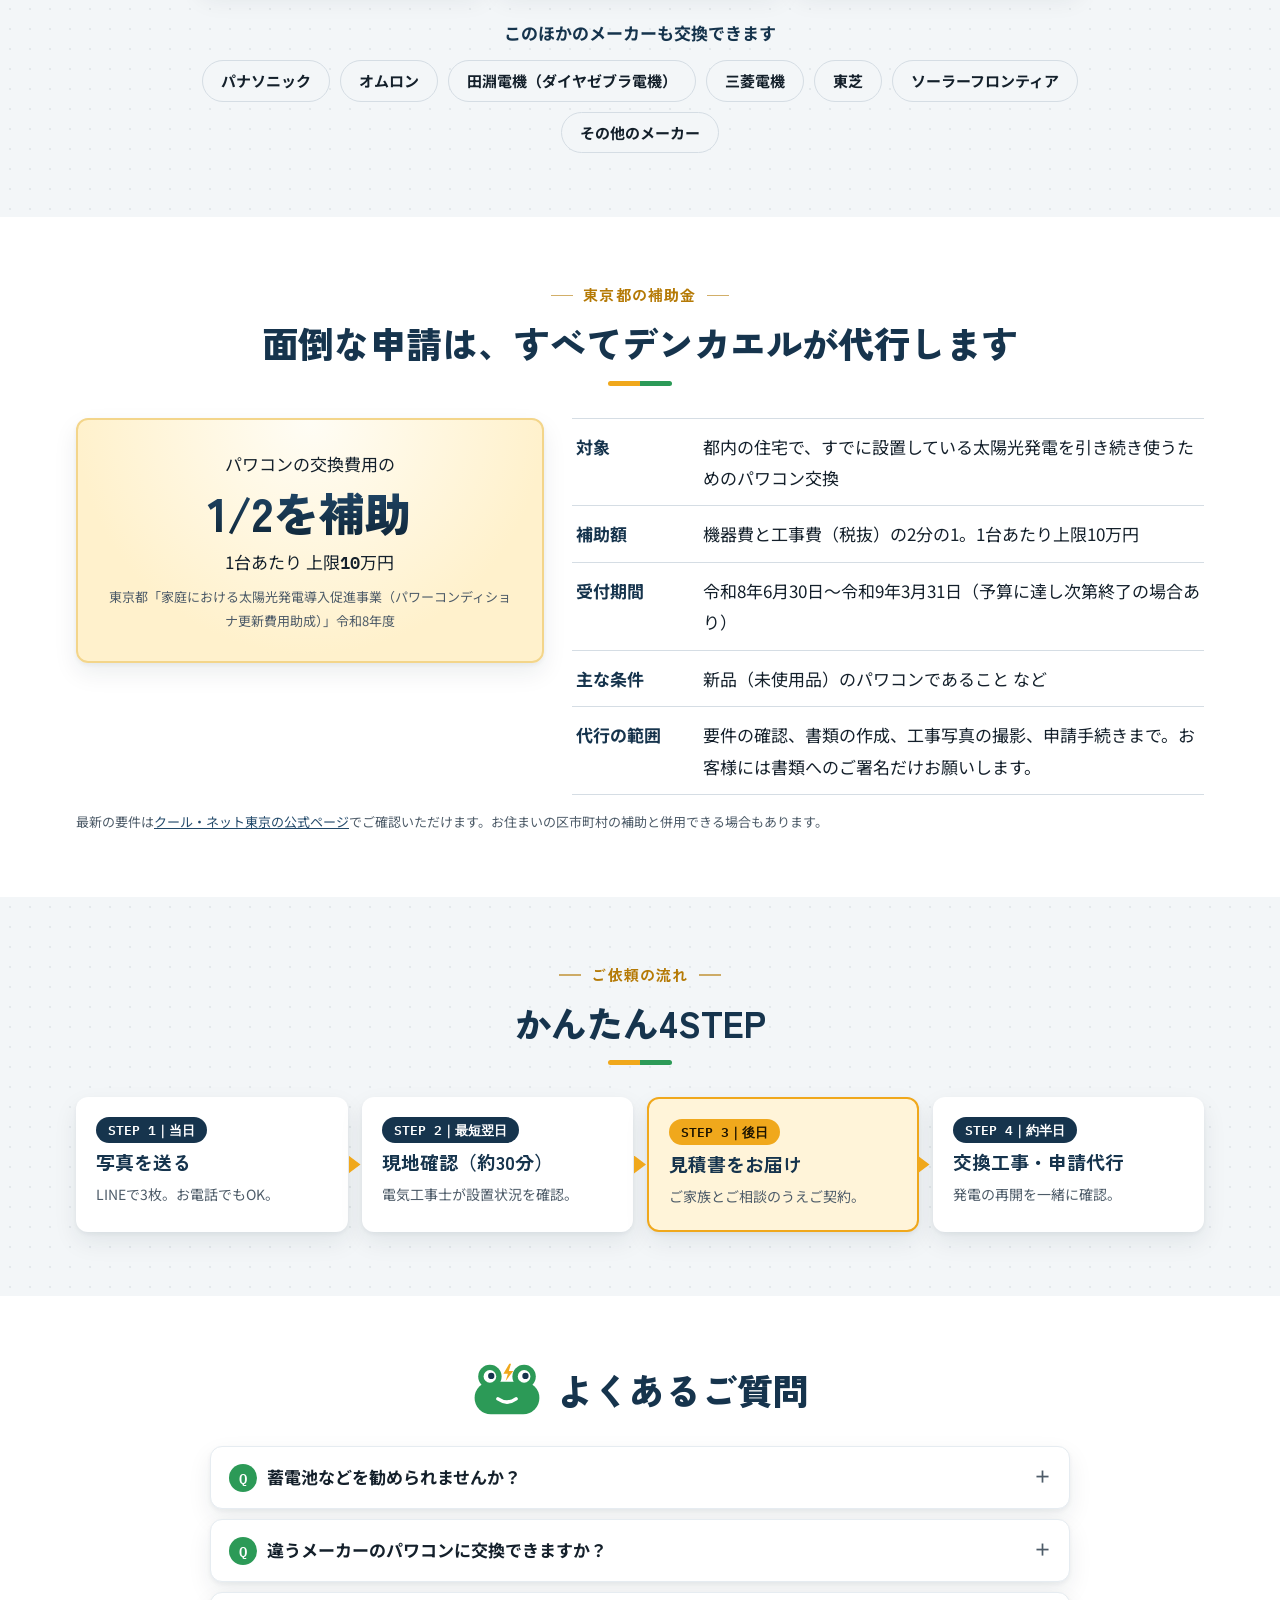
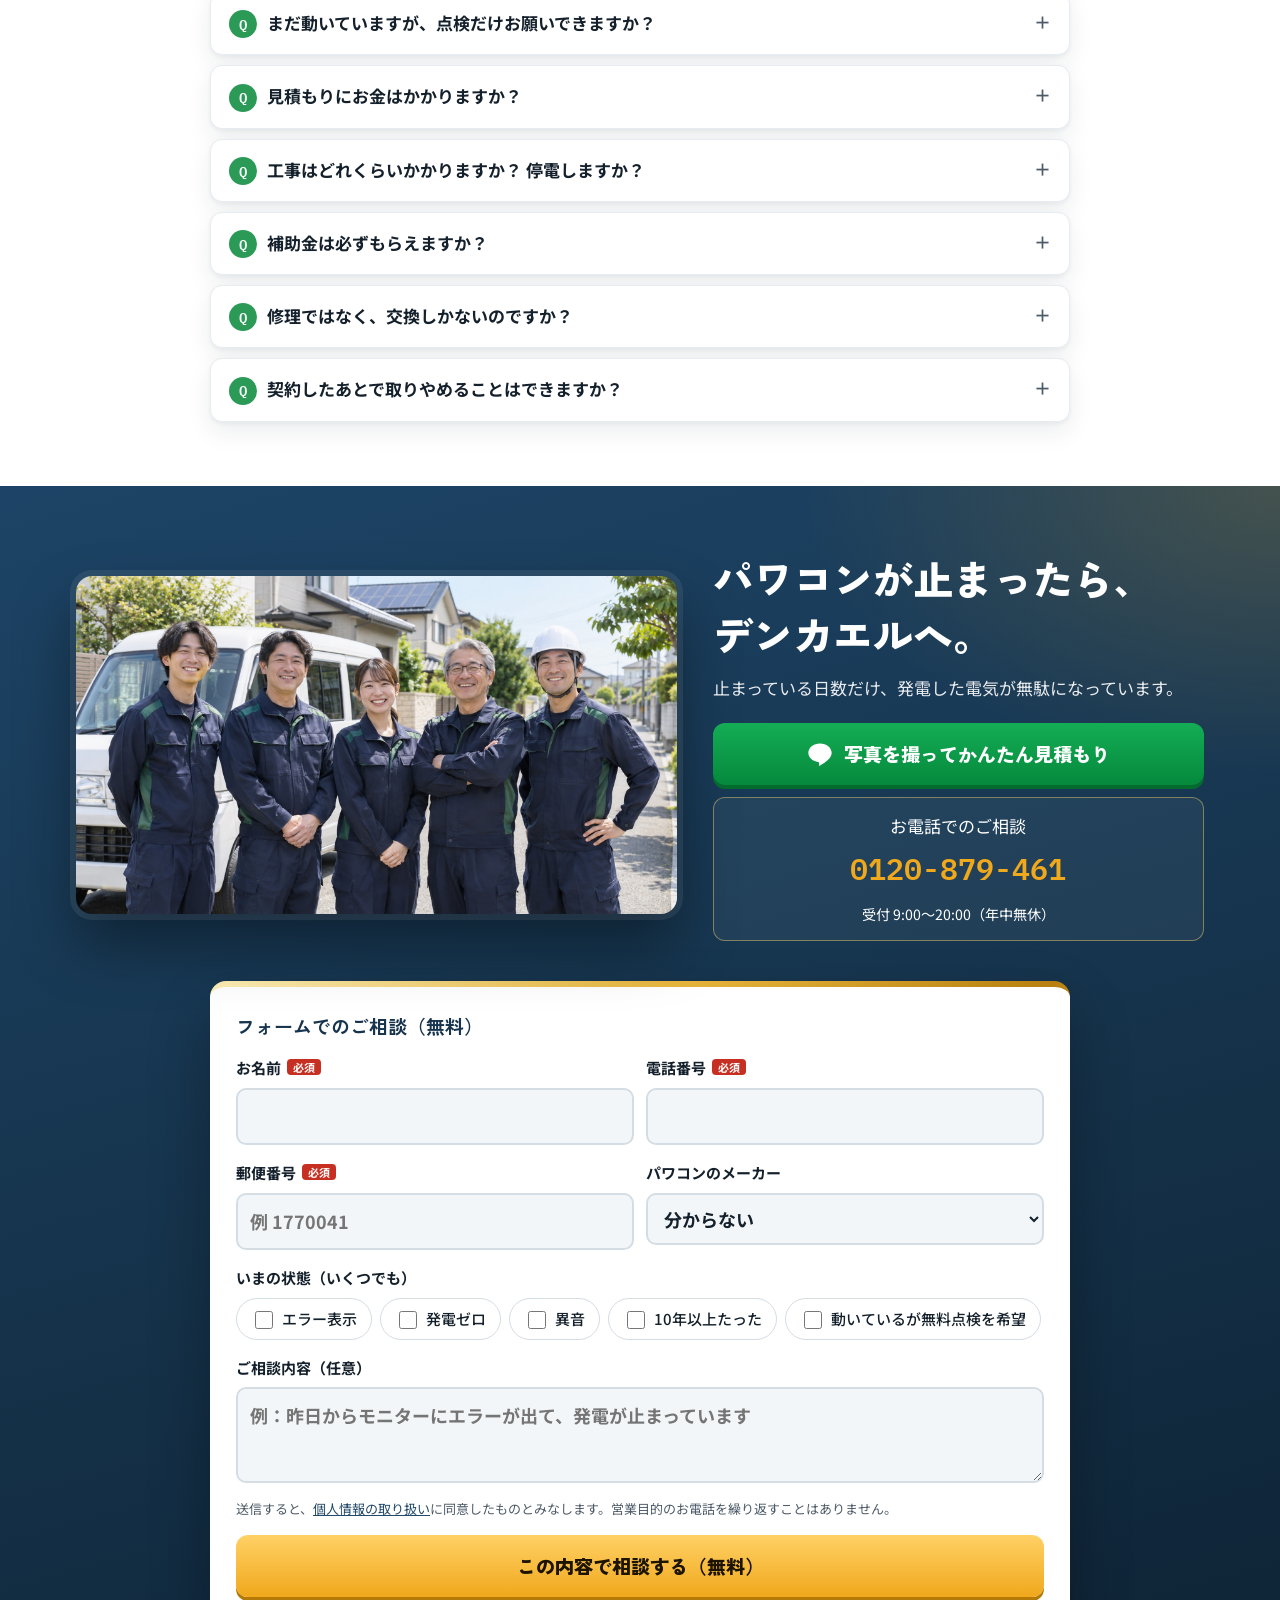
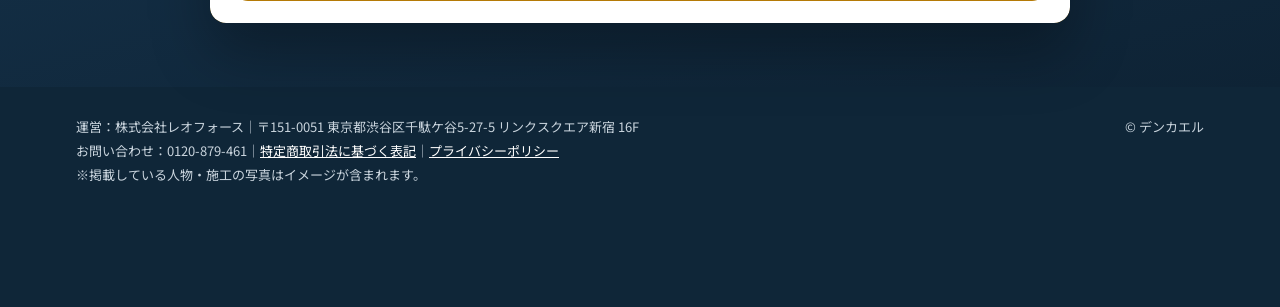
==== commit 58616701: "Show 1,000+ solar/battery referrals and switch LINE to lin.ee on /denkaeru - Trust bar: replace the " ====
--- a/lp/powercon-tokyo/index.html
+++ b/lp/powercon-tokyo/index.html
@@ -492,7 +492,7 @@
     <div class="t"><span class="k">写真見積もり</span><span class="v">当日中に返信</span></div>
     <div class="t"><span class="k">現地確認</span><span class="v">最短 翌日</span></div>
     <div class="t"><span class="k">交換工事</span><span class="v">約半日</span></div>
-    <div class="t"><span class="k">施工実績</span><span class="v ph">[実績件数]件</span></div>
+    <div class="t"><span class="k">太陽光・蓄電池の取次実績</span><span class="v">1,000件以上</span></div>
     <div class="t"><span class="k">対応メーカー</span><span class="v">全メーカー</span></div>
   </div>
 </div>
@@ -546,7 +546,7 @@
       <div class="photo"><img src="img/photo-error.jpg" alt="パワコンのエラー表示と赤いランプの見本" loading="lazy" width="1200" height="900"><div><b><i>2</i>エラー表示・ランプ</b><span>点滅していれば動画でも</span></div></div>
       <div class="photo"><img src="img/photo-monitor.jpg" alt="0.0kWと表示された室内の発電モニターの見本" loading="lazy" width="1200" height="900"><div><b><i>3</i>室内の発電モニター</b><span>ない場合は売電の明細でも</span></div></div>
     </div>
-    <div class="center-cta"><a class="btn btn-line" href="https://line.me/R/ti/p/@095xsxkt?oat_content=url" target="_blank" rel="noopener" data-cta="line"><svg aria-hidden="true"><use href="#i-line"/></svg>LINEで写真を送る（無料）</a></div>
+    <div class="center-cta"><a class="btn btn-line" href="https://lin.ee/ZmZP0pf" target="_blank" rel="noopener" data-cta="line"><svg aria-hidden="true"><use href="#i-line"/></svg>LINEで写真を送る（無料）</a></div>
   </div>
 </section>
 
@@ -719,7 +719,7 @@
   document.addEventListener('click',function(e){
     var a=e.target.closest('a');if(!a)return;
     var h=a.getAttribute('href')||'',ch='';
-    if(h.indexOf('tel:')===0)ch='tel';else if(h.indexOf('line.me')>-1)ch='line';else if(h==='#line')ch='line_guide';else if(h==='#form')ch='form';
+    if(h.indexOf('tel:')===0)ch='tel';else if(/line\.me|lin\.ee/.test(h))ch='line';else if(h==='#line')ch='line_guide';else if(h==='#form')ch='form';
     if(ch)push({event:'lp_cta_click',cta_channel:ch,cta_placement:placement(a)});
   });
 
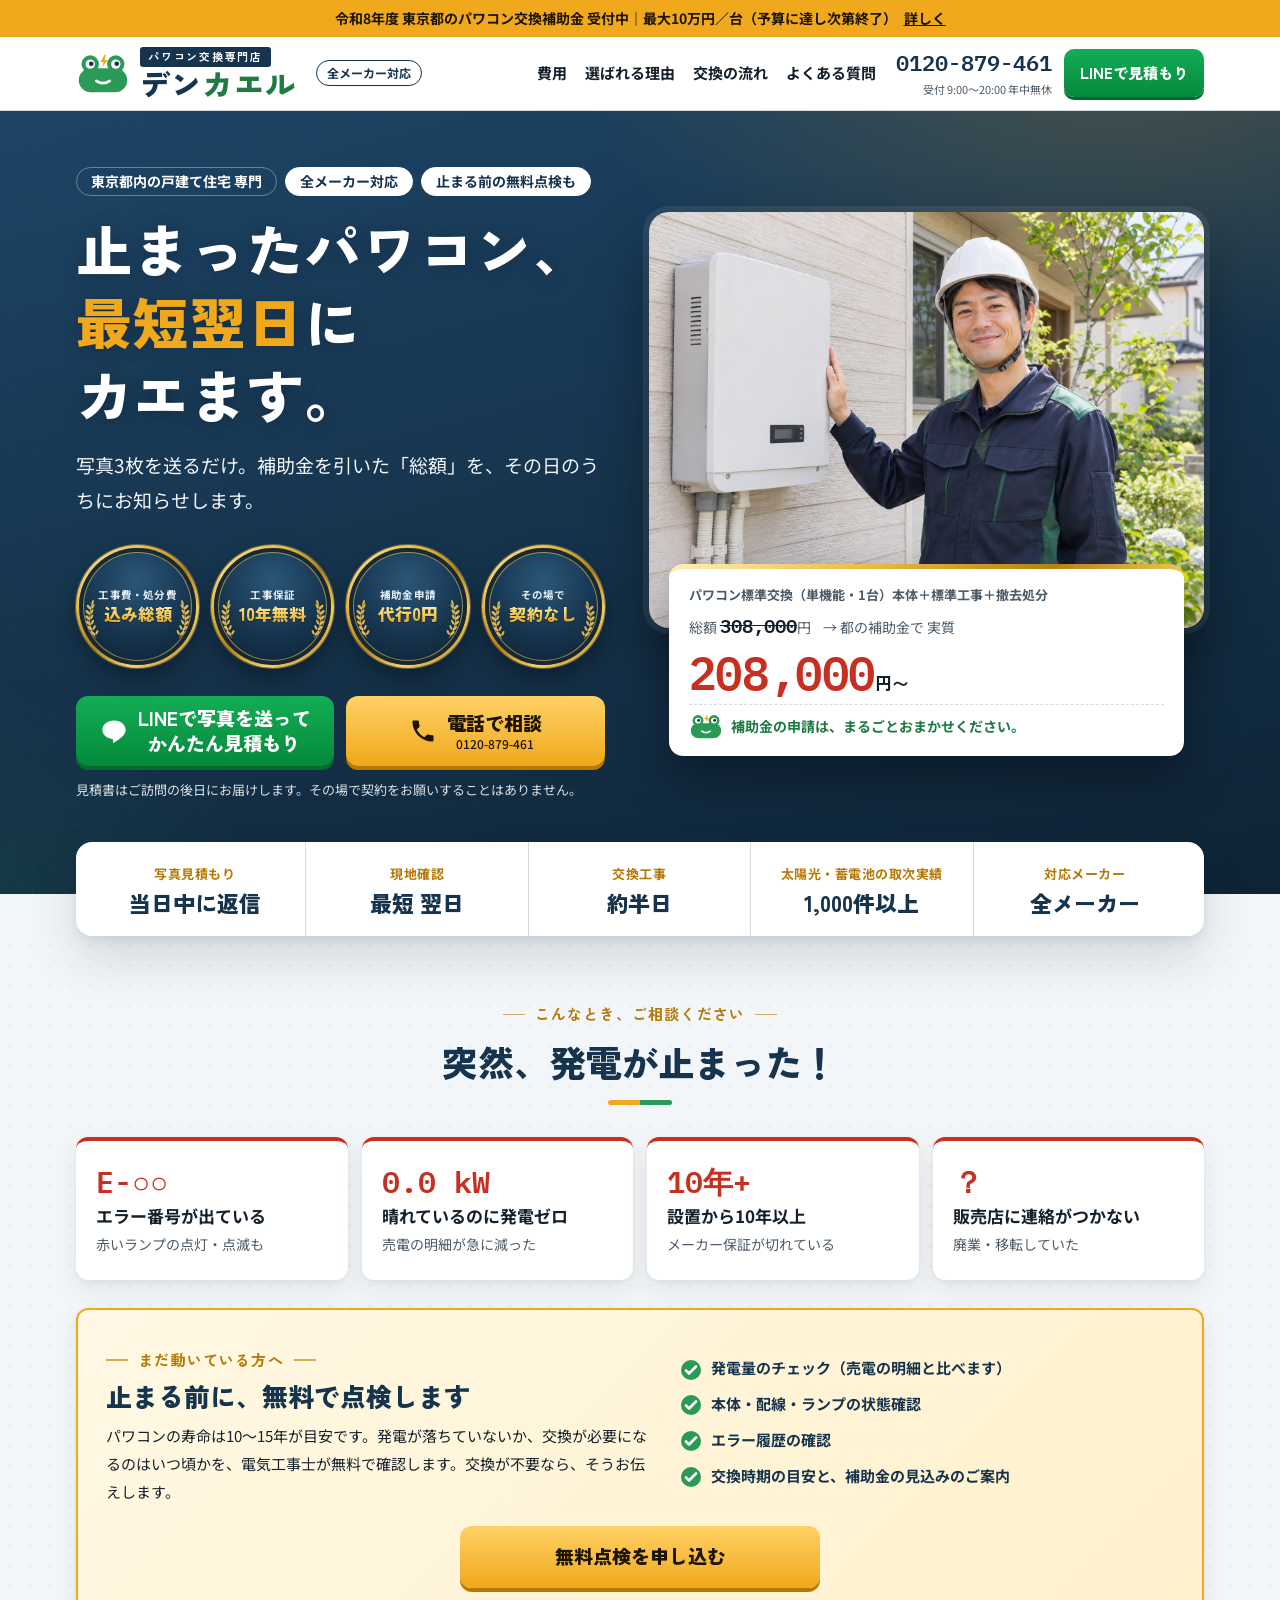
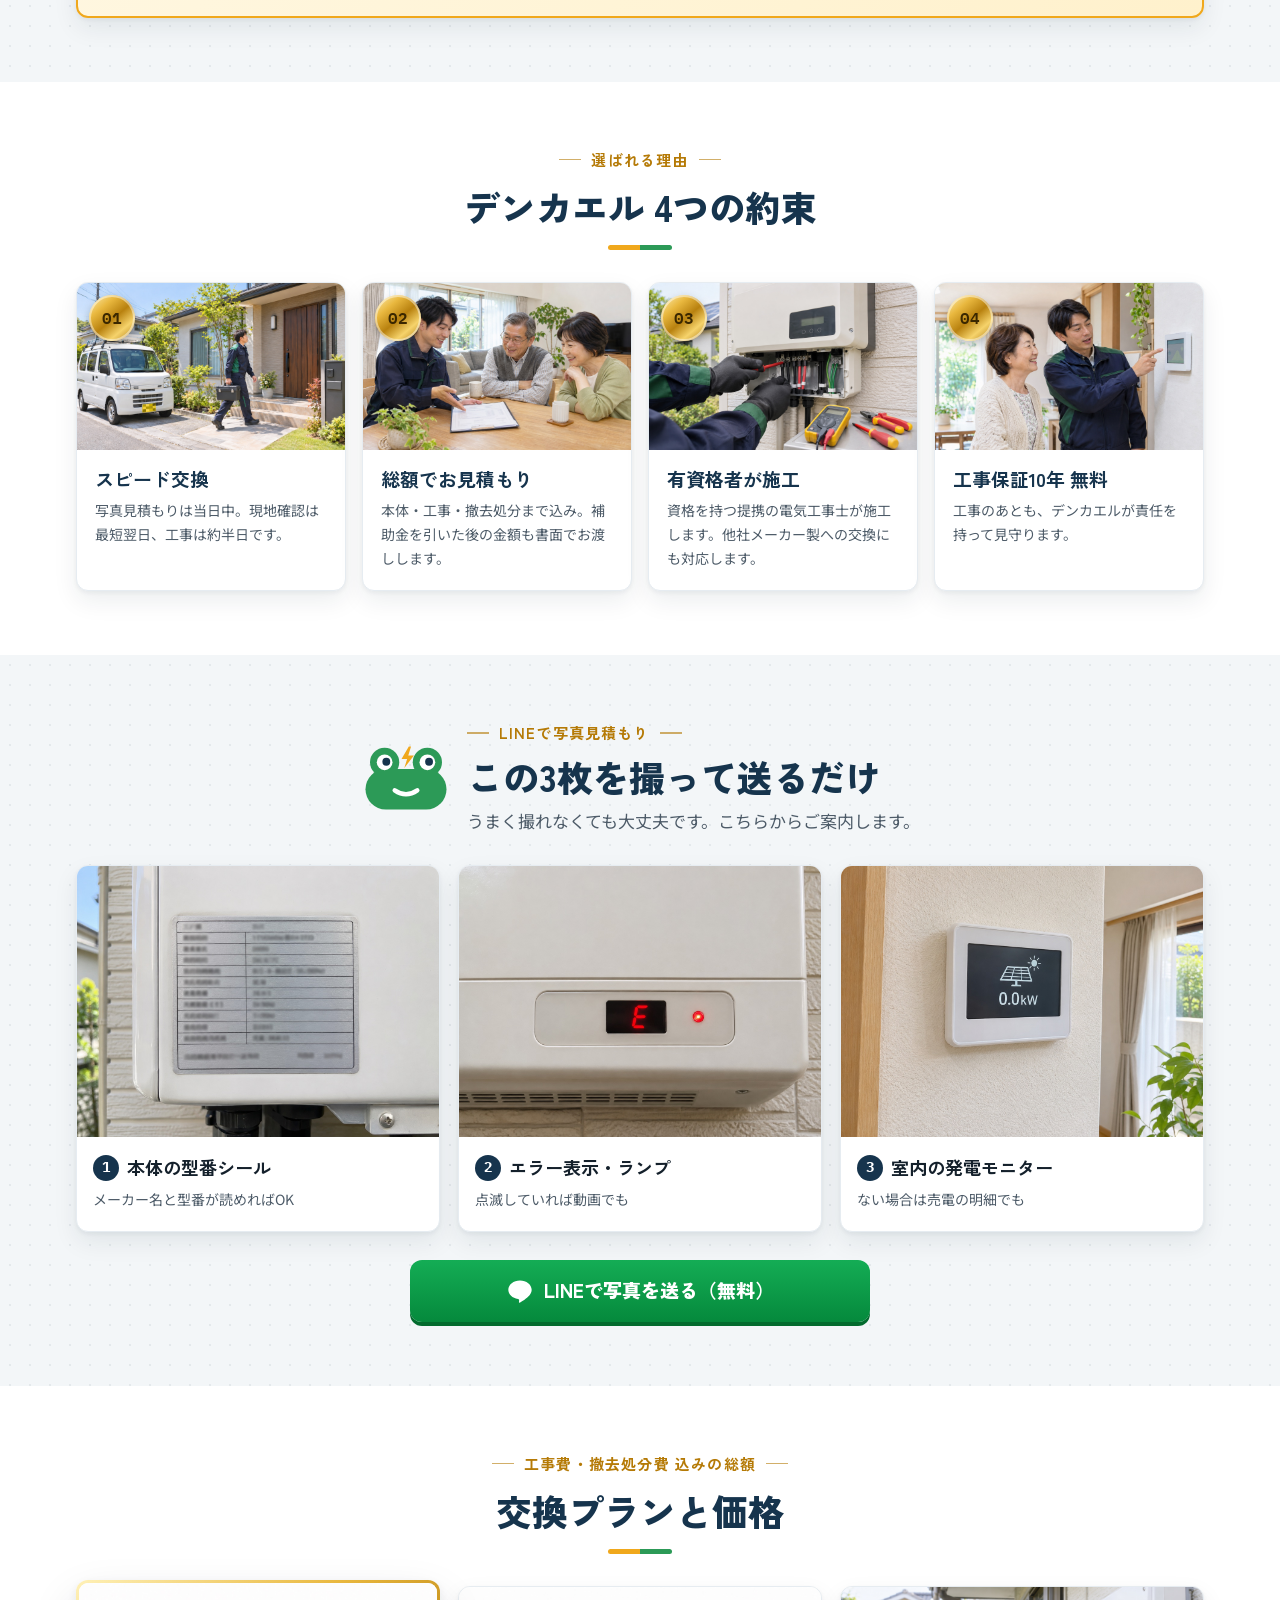
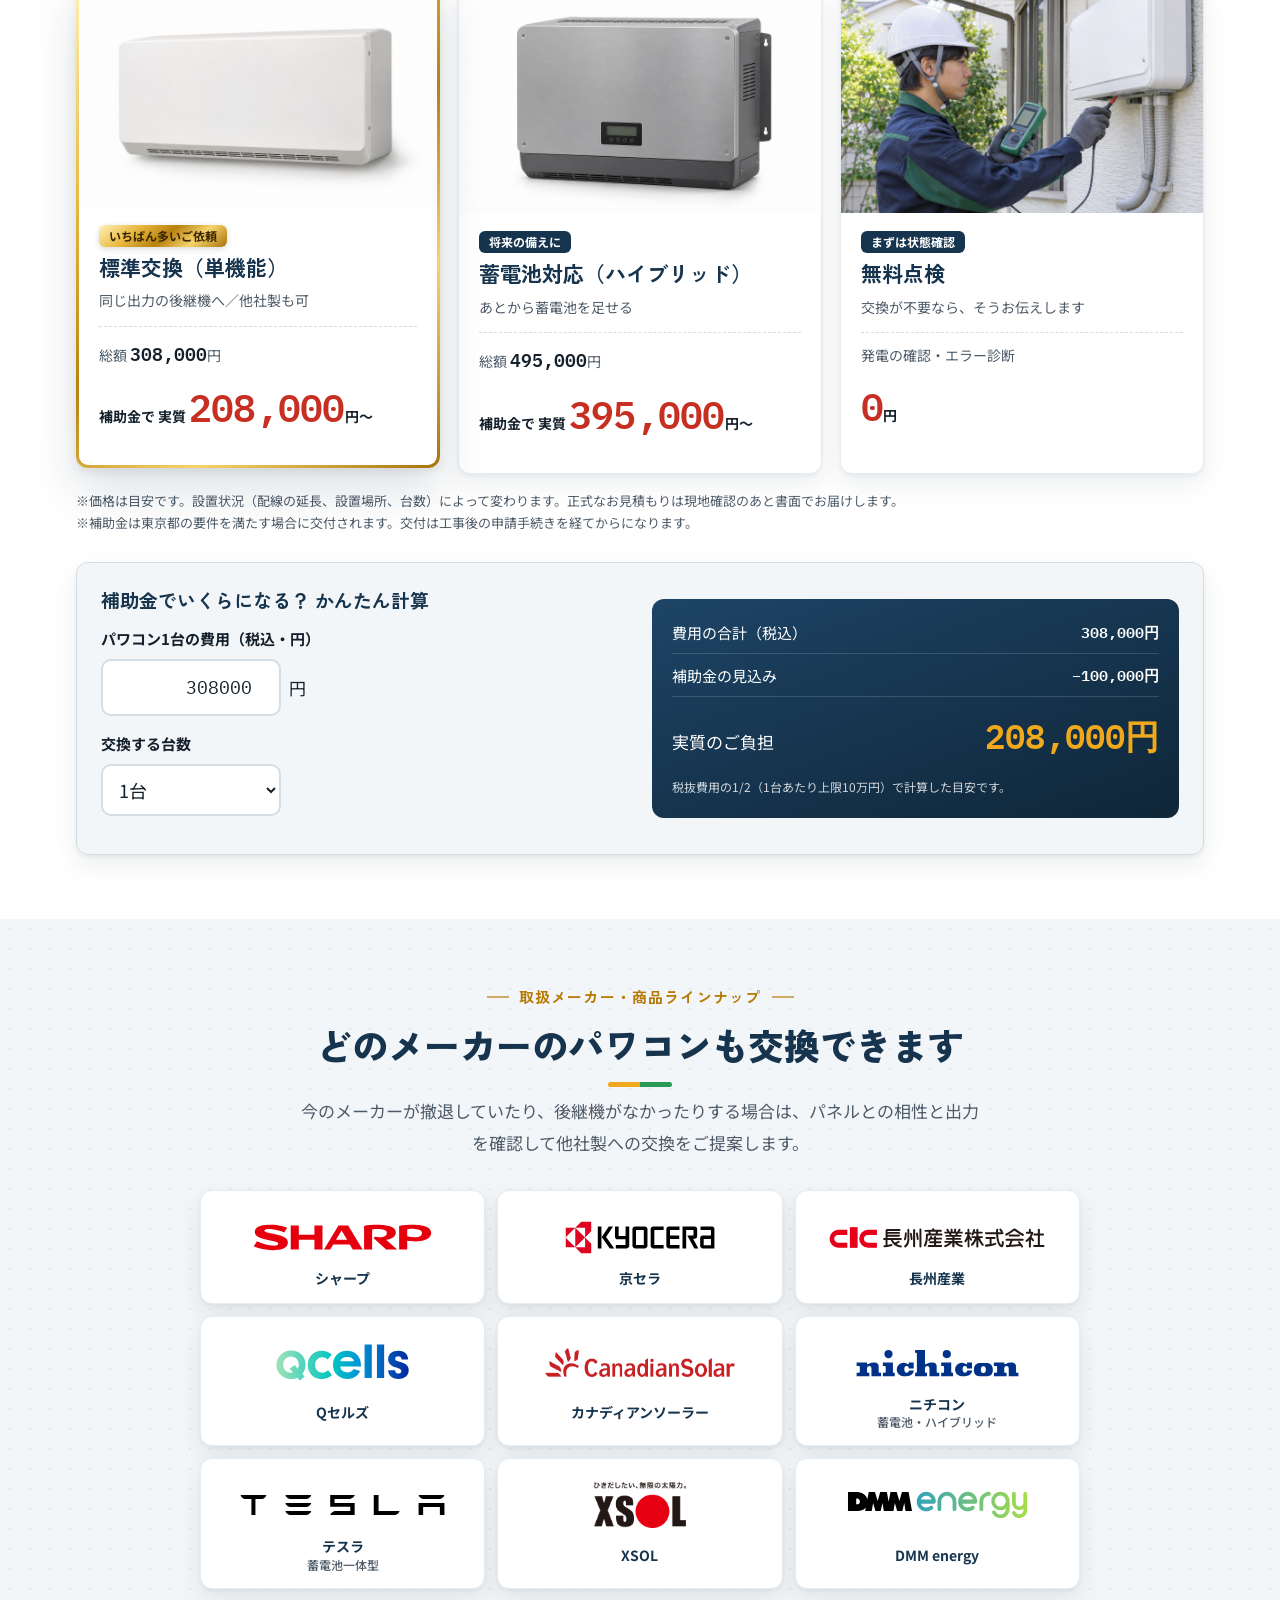
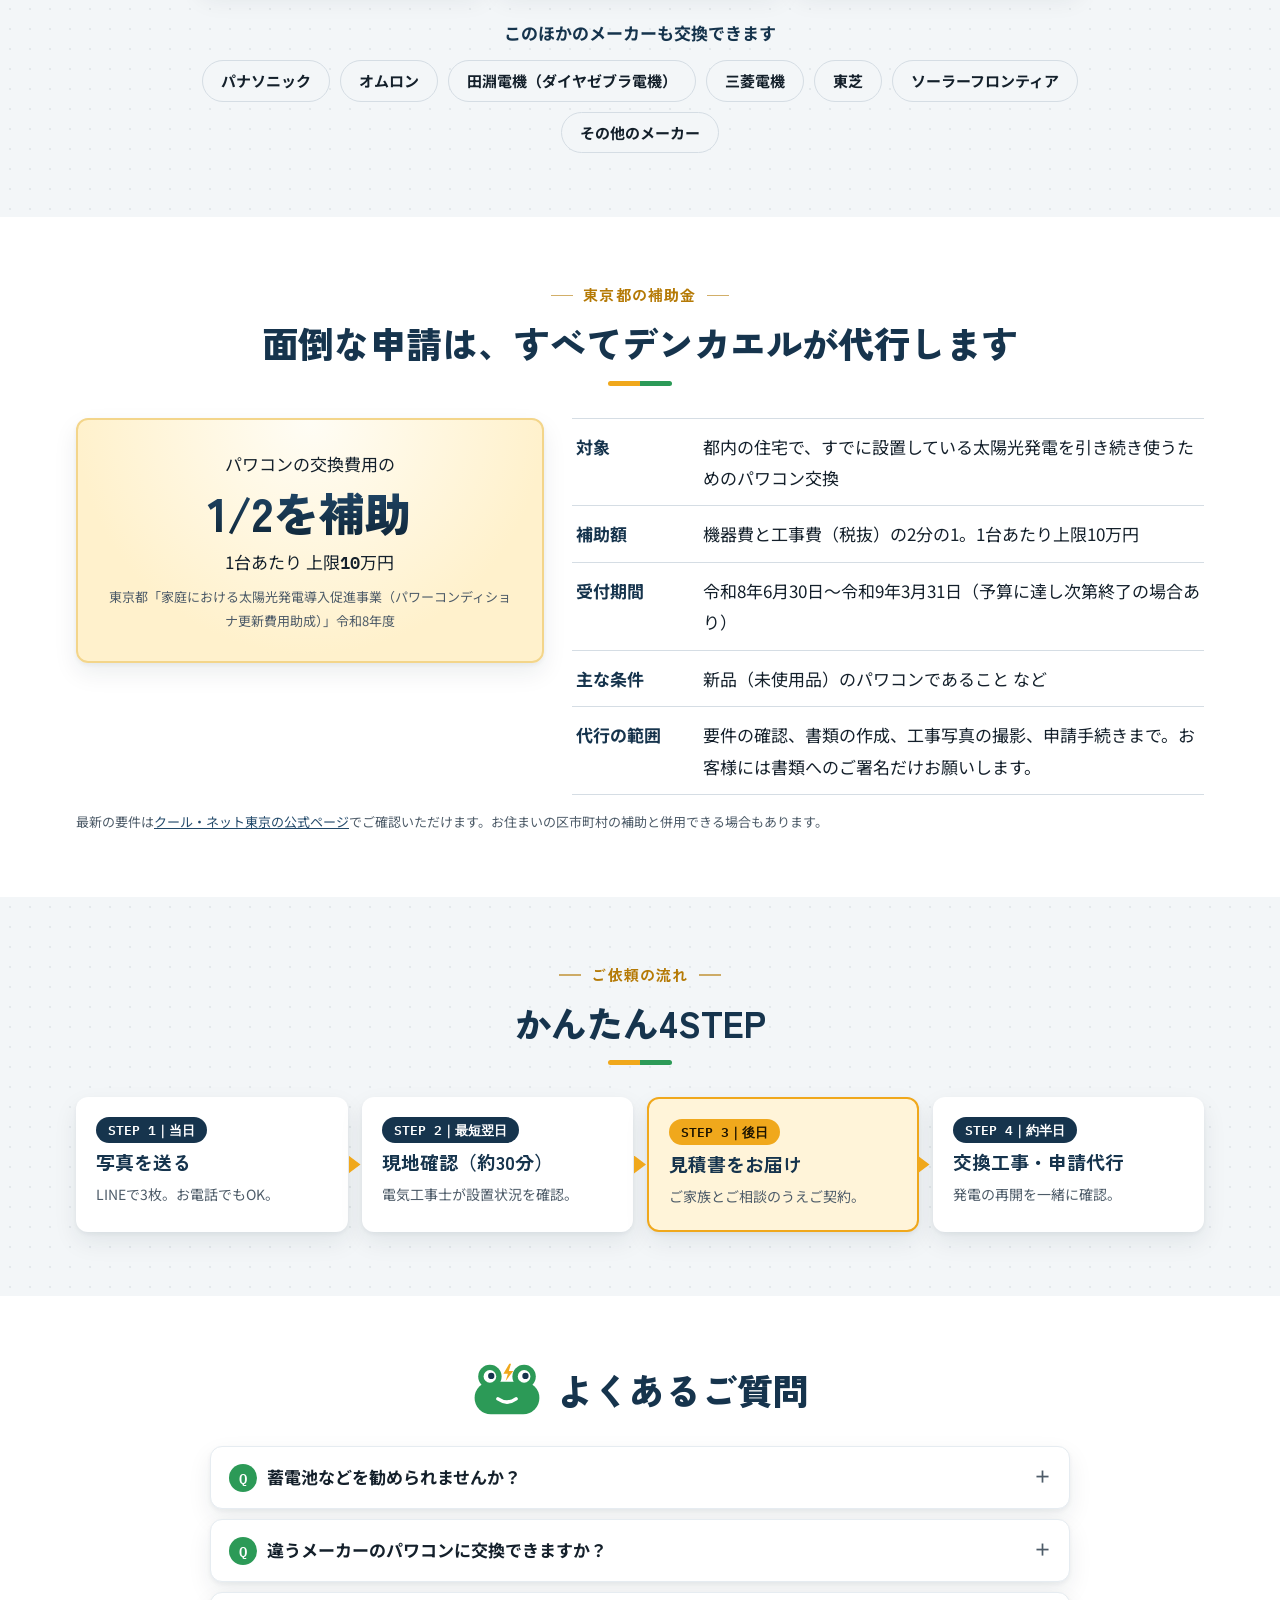
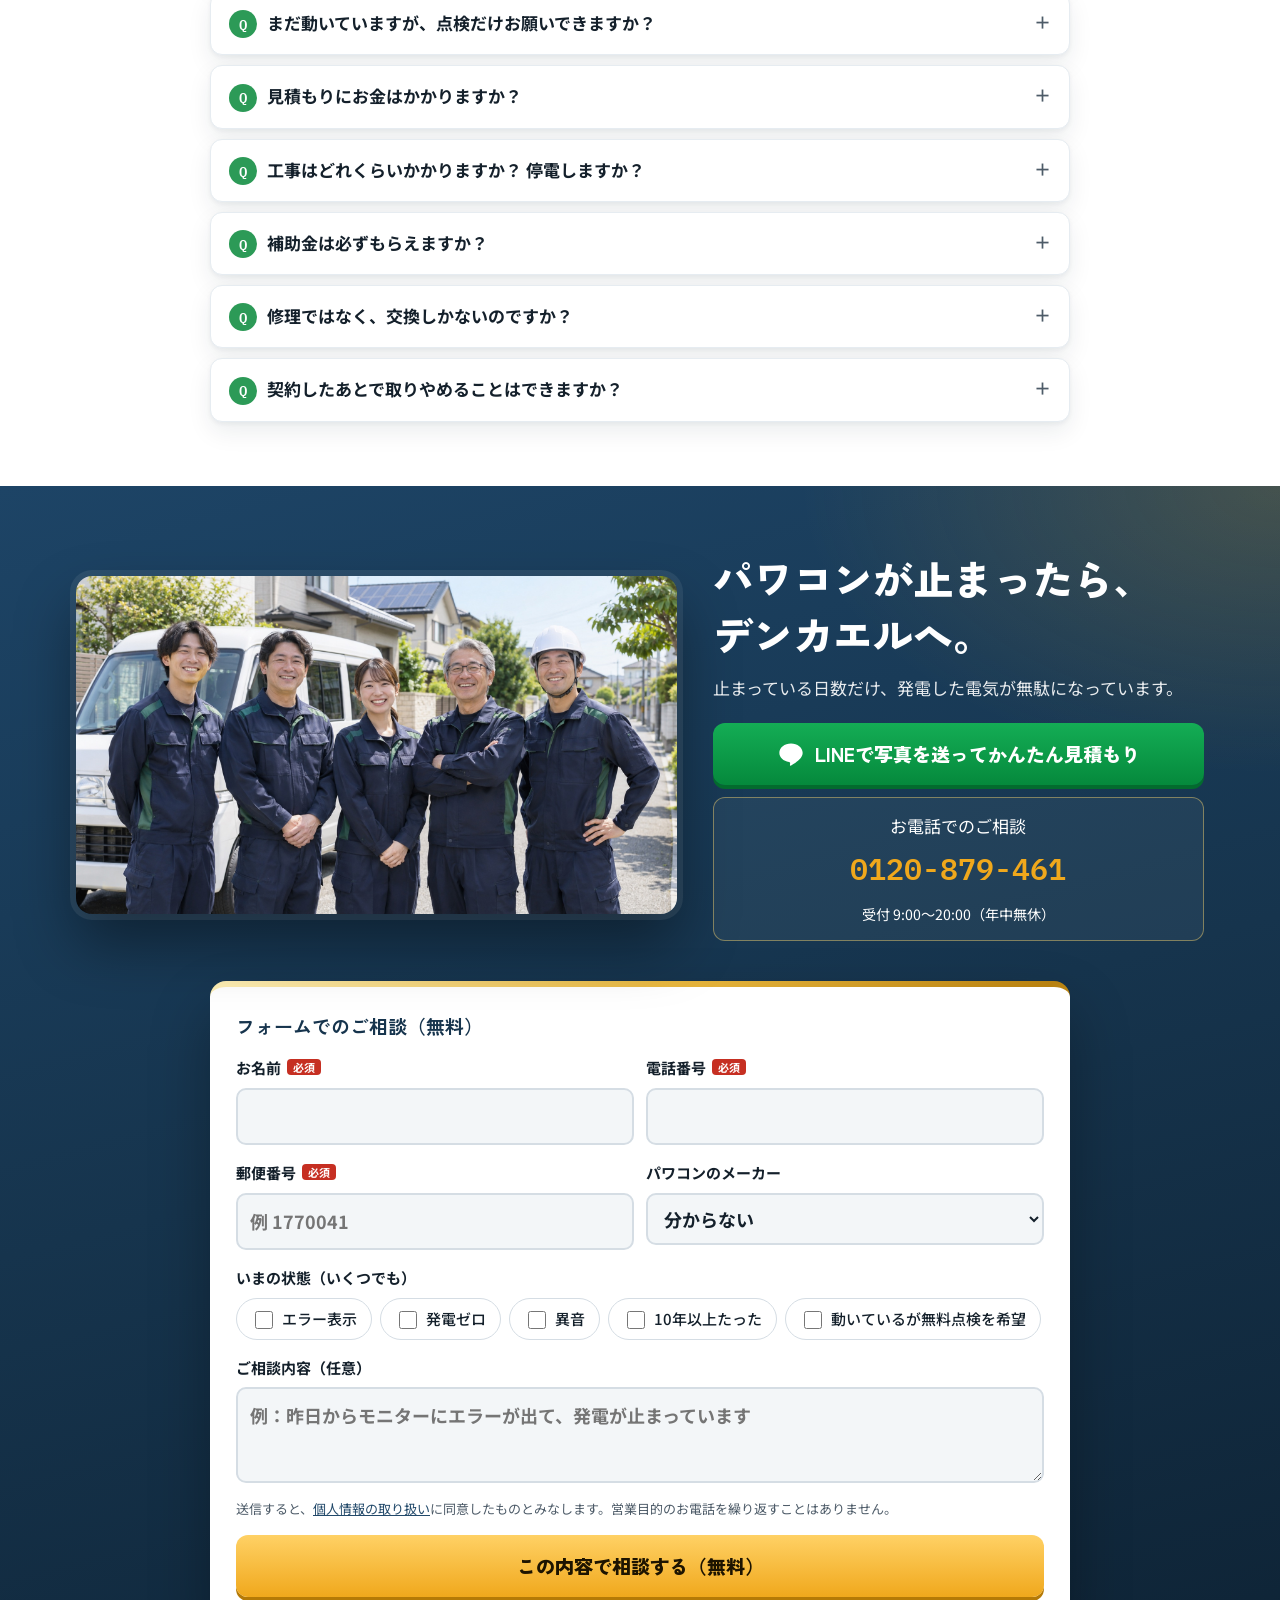
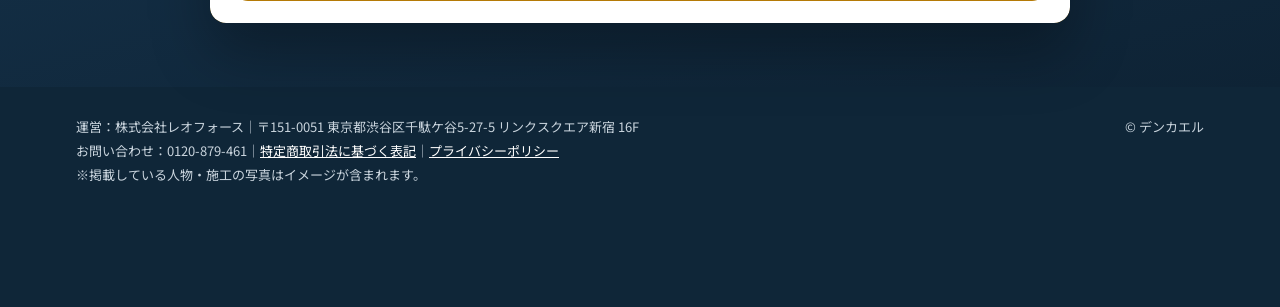
==== commit 75625835: "Link every LINE button on /denkaeru straight to the LINE friend add Header, hero, closing CTA and th" ====
--- a/lp/powercon-tokyo/index.html
+++ b/lp/powercon-tokyo/index.html
@@ -447,7 +447,7 @@
     <nav class="gnav" aria-label="メニュー"><a href="#price">費用</a><a href="#reasons">選ばれる理由</a><a href="#flow">交換の流れ</a><a href="#faq">よくある質問</a></nav>
     <div class="hd-cta">
       <a class="hd-tel" href="tel:0120879461"><span class="num">0120-879-461</span><small>受付 9:00〜20:00 年中無休</small></a>
-      <a class="hd-btn" href="#line">無料見積もり</a>
+      <a class="hd-btn" href="https://lin.ee/ZmZP0pf" target="_blank" rel="noopener">LINEで見積もり</a>
     </div>
     <a class="hd-phone" href="tel:0120879461" aria-label="電話する"><svg aria-hidden="true"><use href="#i-tel"/></svg></a>
   </div>
@@ -467,7 +467,7 @@
         <li><svg class="lr" aria-hidden="true"><use href="#laurel"/></svg><svg class="lr r" aria-hidden="true"><use href="#laurel"/></svg><span class="ml">その場で</span><b>契約なし</b></li>
       </ul>
       <div class="ctas">
-        <a class="btn btn-line" href="#line"><svg aria-hidden="true"><use href="#i-line"/></svg><span>写真を撮って<br>かんたん見積もり</span></a>
+        <a class="btn btn-line" href="https://lin.ee/ZmZP0pf" target="_blank" rel="noopener"><svg aria-hidden="true"><use href="#i-line"/></svg><span>LINEで写真を送って<br>かんたん見積もり</span></a>
         <a class="btn btn-tel" href="tel:0120879461"><svg aria-hidden="true"><use href="#i-tel"/></svg><span>電話で相談<small class="num">0120-879-461</small></span></a>
       </div>
       <p class="note">見積書はご訪問の後日にお届けします。その場で契約をお願いすることはありません。</p>
@@ -651,7 +651,7 @@
         <h2>パワコンが止まったら、<br>デンカエルへ。</h2>
         <p>止まっている日数だけ、発電した電気が無駄になっています。</p>
         <div class="ctas">
-          <a class="btn btn-line" href="#line"><svg aria-hidden="true"><use href="#i-line"/></svg>写真を撮ってかんたん見積もり</a>
+          <a class="btn btn-line" href="https://lin.ee/ZmZP0pf" target="_blank" rel="noopener"><svg aria-hidden="true"><use href="#i-line"/></svg>LINEで写真を送ってかんたん見積もり</a>
           <a class="telbox" href="tel:0120879461">お電話でのご相談<span class="num">0120-879-461</span><small>受付 9:00〜20:00（年中無休）</small></a>
         </div>
       </div>
@@ -693,7 +693,7 @@
 </footer>
 
 <nav class="sticky" aria-label="お問い合わせ">
-  <a class="btn btn-line" href="#line"><svg aria-hidden="true"><use href="#i-line"/></svg>LINEで写真見積もり</a>
+  <a class="btn btn-line" href="https://lin.ee/ZmZP0pf" target="_blank" rel="noopener"><svg aria-hidden="true"><use href="#i-line"/></svg>LINEで写真見積もり</a>
   <a class="btn btn-tel" href="tel:0120879461"><svg aria-hidden="true"><use href="#i-tel"/></svg>電話する</a>
 </nav>
 
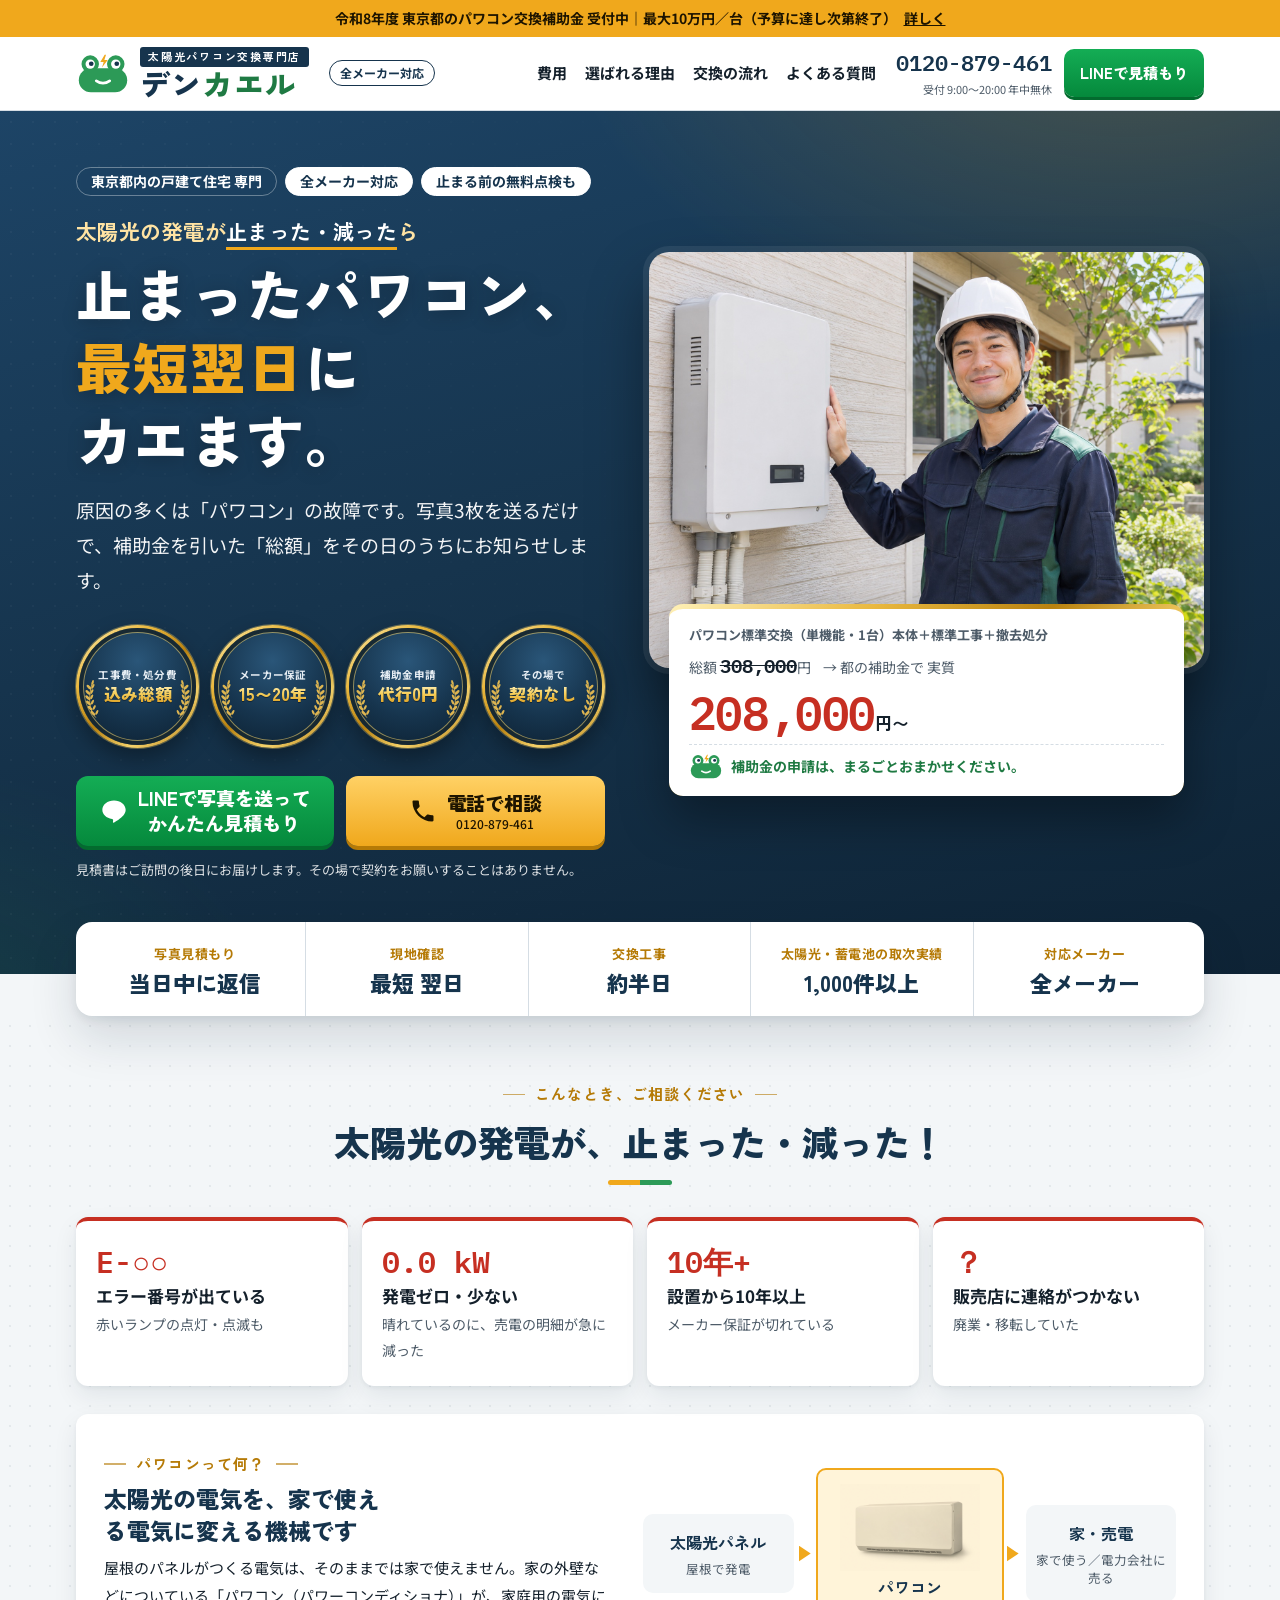
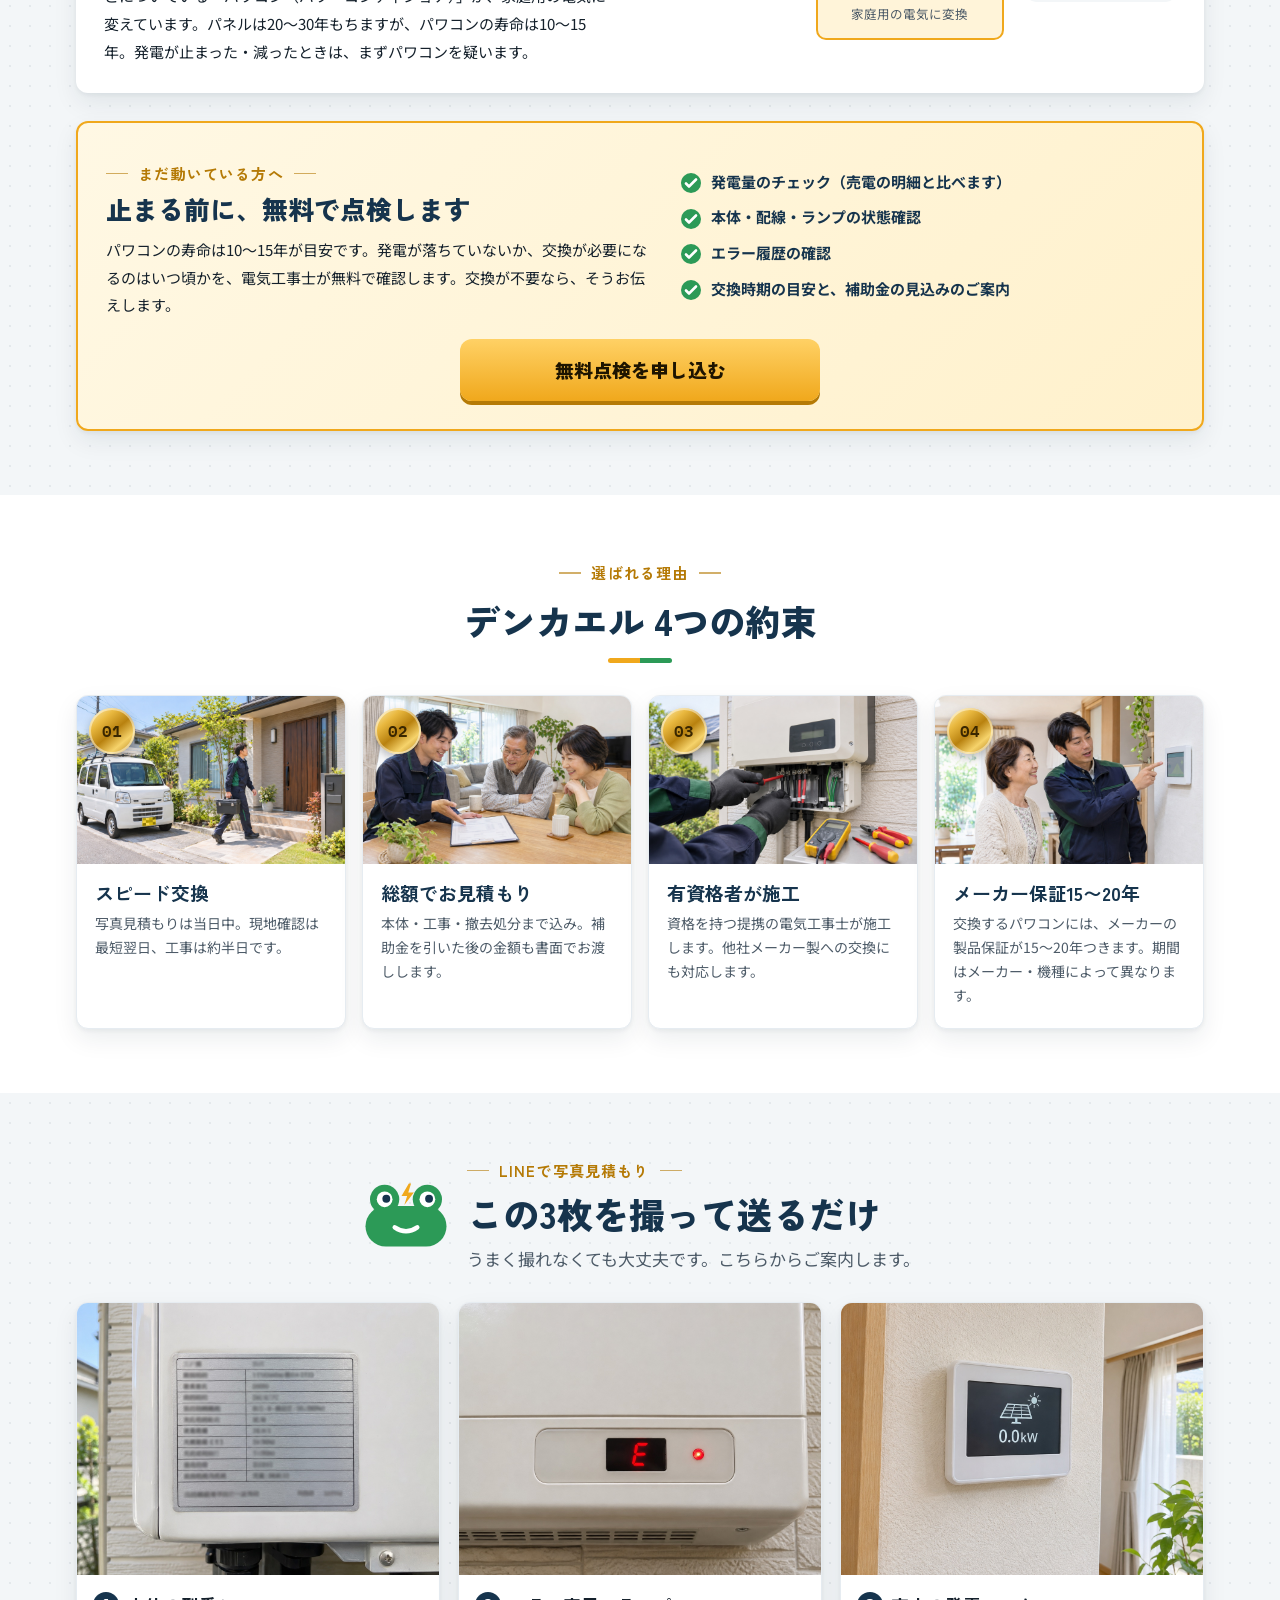
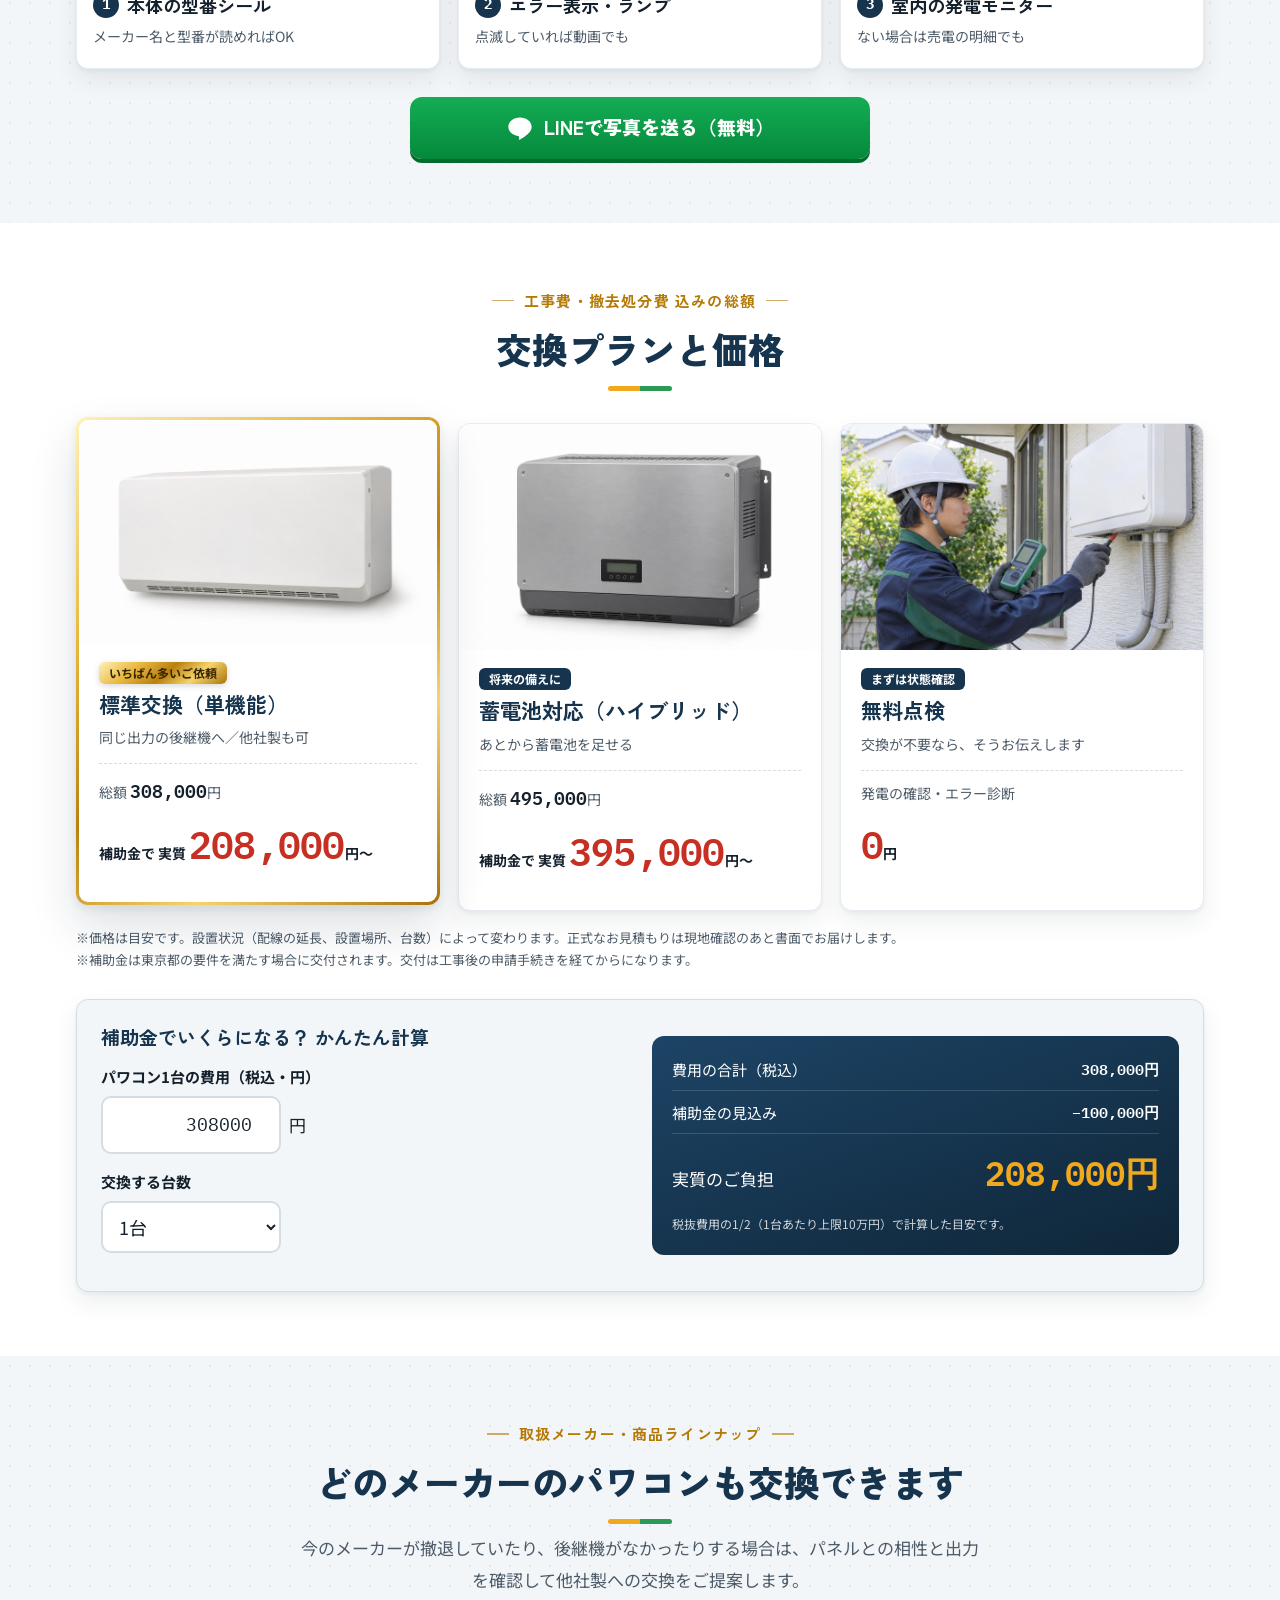
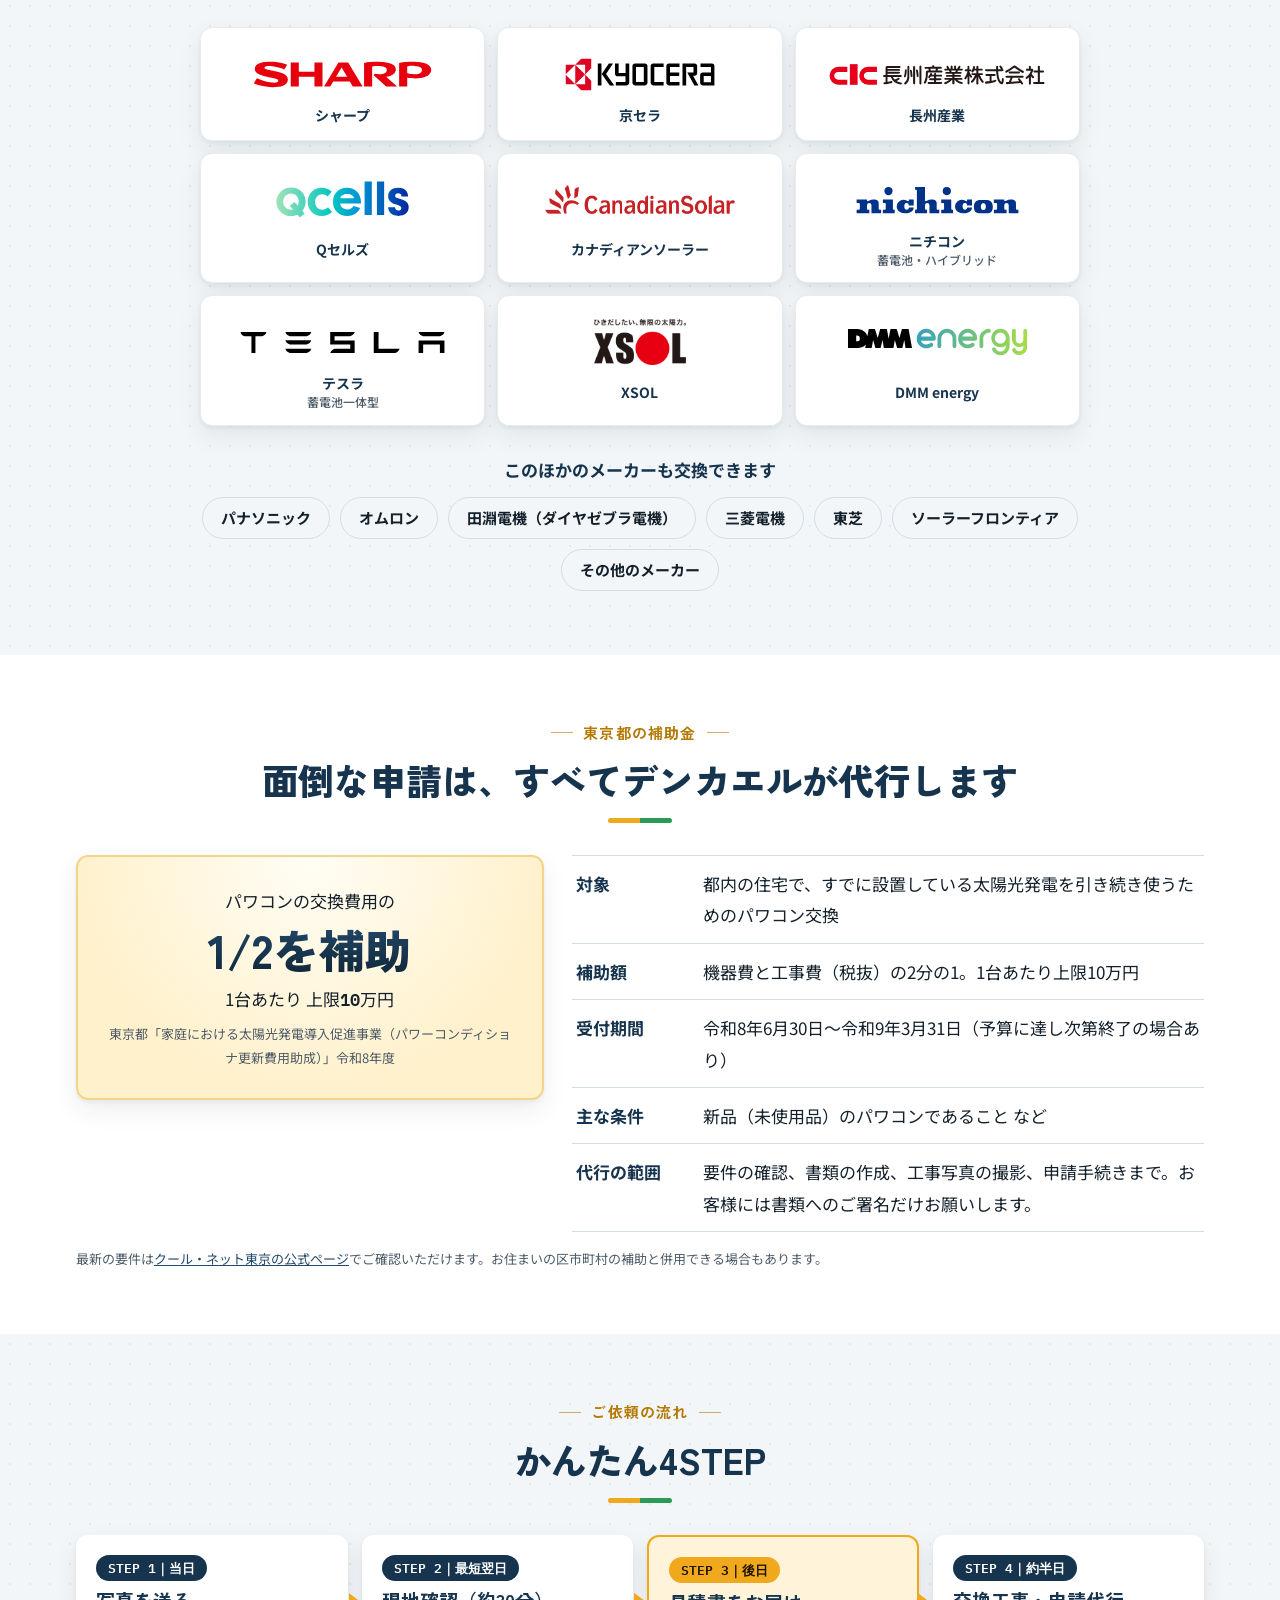
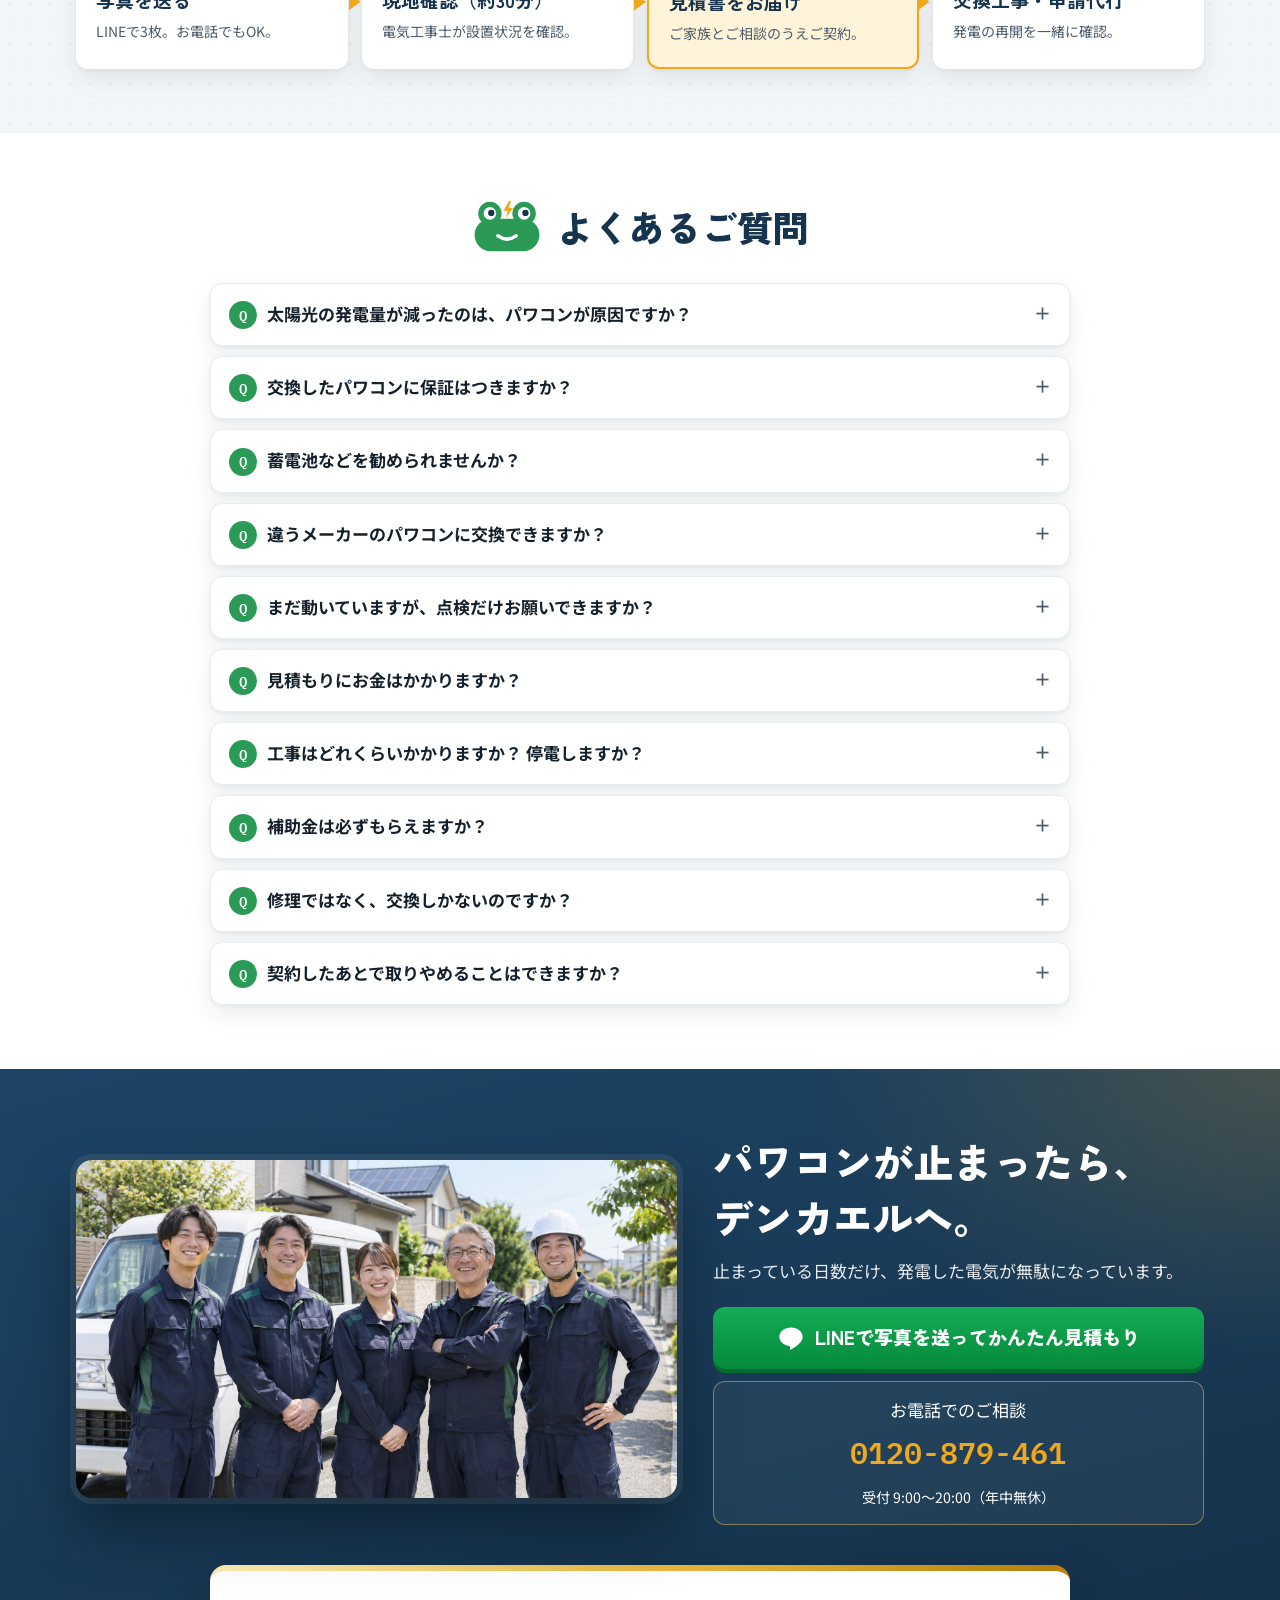
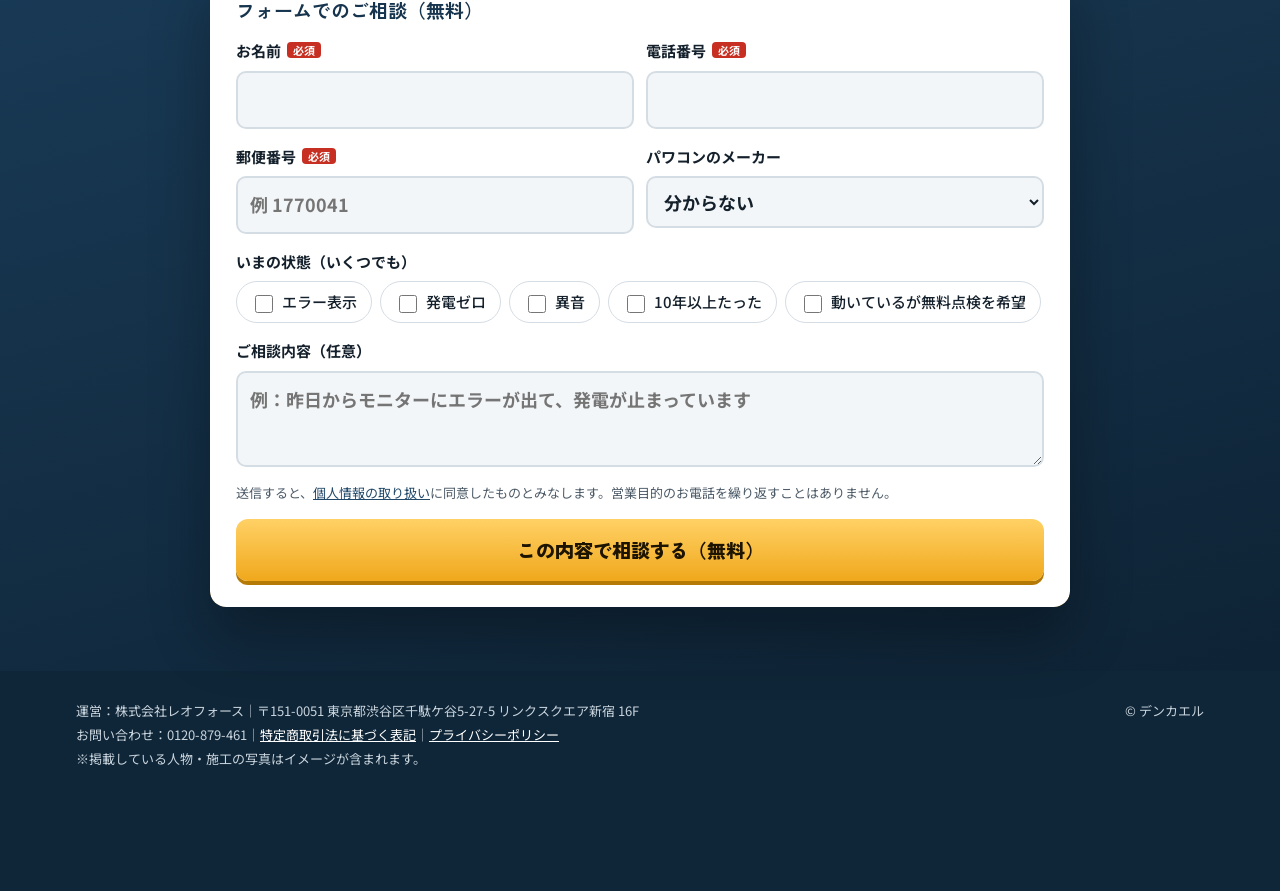
==== commit cbacdb40: "Speak to solar owners on /denkaeru and fix the warranty claim - There is no 10-year workmanship warr" ====
--- a/lp/powercon-tokyo/index.html
+++ b/lp/powercon-tokyo/index.html
@@ -5,7 +5,7 @@
 <meta name="viewport" content="width=device-width, initial-scale=1, viewport-fit=cover">
 <meta name="description" content="デンカエルのパワコン交換。東京都内の戸建て専門、全メーカー対応。工事費込みの総額表示、写真3枚で当日見積もり、止まる前の無料点検も受付。東京都の補助金（最大10万円/台）の申請代行。">
 <link rel="icon" href="../../brand/denkaeru/icon.svg" type="image/svg+xml">
-<title>デンカエルのパワコン交換</title>
+<title>太陽光のパワコン交換｜デンカエル</title>
 <link rel="preconnect" href="https://fonts.googleapis.com">
 <link rel="preconnect" href="https://fonts.gstatic.com" crossorigin>
 <link rel="stylesheet" href="https://fonts.googleapis.com/css2?family=Zen+Kaku+Gothic+New:wght@500;700;900&family=Noto+Sans+JP:wght@400;500;700&family=IBM+Plex+Mono:wght@500;600&display=swap">
@@ -114,6 +114,18 @@
 .trust .v.ph{color:var(--muted);font-size:16px}
 
 .probs{display:grid;grid-template-columns:repeat(4,minmax(0,1fr));gap:14px}
+.hero .pre{font-family:var(--display);font-weight:700;font-size:clamp(17px,2vw,21px);color:#ffe3a3;margin-bottom:6px;letter-spacing:.02em}
+.hero .pre b{color:#fff;border-bottom:3px solid var(--sun);padding-bottom:1px}
+.whatis{margin-top:28px;background:#fff;border-radius:var(--r);box-shadow:var(--sh-1);padding:28px;display:grid;grid-template-columns:1fr 1.05fr;gap:16px 32px;align-items:center}
+.whatis h3{font-size:clamp(19px,2.3vw,23px);font-weight:900;color:var(--navy);margin:4px 0 8px}
+.whatis p{font-size:15px;color:var(--fg)}
+.wi-flow{list-style:none;margin:0;padding:0;display:grid;grid-template-columns:1fr 1.25fr 1fr;gap:22px;align-items:center}
+.wi-flow li{position:relative;background:var(--pale);border-radius:10px;padding:14px 10px;display:grid;gap:2px;justify-items:center;text-align:center}
+.wi-flow li:not(:last-child)::after{content:"";position:absolute;right:-17px;top:50%;width:12px;height:16px;transform:translateY(-50%);background:var(--sun);clip-path:polygon(0 0,100% 50%,0 100%)}
+.wi-flow li.hl{background:var(--cream);border:2px solid var(--sun)}
+.wi-flow img{width:100%;max-width:140px;aspect-ratio:16/10;object-fit:contain;mix-blend-mode:multiply}
+.wi-flow b{font-family:var(--display);font-size:16px;color:var(--navy)}
+.wi-flow span{font-size:12.5px;color:var(--muted);line-height:1.5}
 .precheck{margin-top:28px;background:var(--cream);border:2px solid var(--sun);border-radius:var(--r);padding:28px;display:grid;grid-template-columns:1.1fr 1fr;gap:12px 32px;align-items:center}
 .precheck h3{font-size:clamp(21px,2.6vw,26px);font-weight:900;color:var(--navy);margin:4px 0 8px}
 .precheck p{color:var(--fg);font-size:15px}
@@ -389,6 +401,9 @@
   .hero .ctas{grid-template-columns:1fr}
   .reasons,.probs{grid-template-columns:1fr}
   .precheck{grid-template-columns:1fr;padding:22px 18px}
+  .whatis{grid-template-columns:1fr;padding:22px 18px}
+  .wi-flow{grid-template-columns:1fr;gap:18px}
+  .wi-flow li:not(:last-child)::after{right:auto;left:50%;top:auto;bottom:-15px;transform:translateX(-50%) rotate(90deg)}
   .reason{grid-template-columns:120px 1fr;grid-template-rows:auto}
   .reason img{height:100%;aspect-ratio:auto}
   .reason div{padding:12px 14px}
@@ -441,7 +456,7 @@
   <div class="in">
     <a class="logo" href="#top" aria-label="デンカエル パワコン交換専門店 トップへ">
       <svg aria-hidden="true"><use href="#frog"/></svg>
-      <span class="txt"><span class="tag">パワコン交換専門店</span><span class="name"><span class="d">デン</span><span class="k">カエル</span></span></span>
+      <span class="txt"><span class="tag">太陽光パワコン交換専門店</span><span class="name"><span class="d">デン</span><span class="k">カエル</span></span></span>
     </a>
     <div class="dealer"><span class="badge">全メーカー対応</span></div>
     <nav class="gnav" aria-label="メニュー"><a href="#price">費用</a><a href="#reasons">選ばれる理由</a><a href="#flow">交換の流れ</a><a href="#faq">よくある質問</a></nav>
@@ -458,11 +473,12 @@
   <div class="in">
     <div class="txt">
       <div class="chips"><span>東京都内の戸建て住宅 専門</span><span class="w">全メーカー対応</span><span class="w">止まる前の無料点検も</span></div>
+      <p class="pre">太陽光の発電が<b>止まった・減った</b>ら</p>
       <h1>止まったパワコン、<br><em>最短翌日</em>に<br>カエます。</h1>
-      <p class="sub">写真3枚を送るだけ。補助金を引いた「総額」を、その日のうちにお知らせします。</p>
+      <p class="sub">原因の多くは「パワコン」の故障です。写真3枚を送るだけで、補助金を引いた「総額」をその日のうちにお知らせします。</p>
       <ul class="marks" aria-label="デンカエルの4つの安心">
         <li><svg class="lr" aria-hidden="true"><use href="#laurel"/></svg><svg class="lr r" aria-hidden="true"><use href="#laurel"/></svg><span class="ml">工事費・処分費</span><b>込み総額</b></li>
-        <li><svg class="lr" aria-hidden="true"><use href="#laurel"/></svg><svg class="lr r" aria-hidden="true"><use href="#laurel"/></svg><span class="ml">工事保証</span><b>10年無料</b></li>
+        <li><svg class="lr" aria-hidden="true"><use href="#laurel"/></svg><svg class="lr r" aria-hidden="true"><use href="#laurel"/></svg><span class="ml">メーカー保証</span><b>15〜20年</b></li>
         <li><svg class="lr" aria-hidden="true"><use href="#laurel"/></svg><svg class="lr r" aria-hidden="true"><use href="#laurel"/></svg><span class="ml">補助金申請</span><b>代行0円</b></li>
         <li><svg class="lr" aria-hidden="true"><use href="#laurel"/></svg><svg class="lr r" aria-hidden="true"><use href="#laurel"/></svg><span class="ml">その場で</span><b>契約なし</b></li>
       </ul>
@@ -499,12 +515,24 @@
 
 <section class="band">
   <div class="in">
-    <div class="head"><span class="kicker">こんなとき、ご相談ください</span><h2>突然、発電が止まった！</h2></div>
+    <div class="head"><span class="kicker">こんなとき、ご相談ください</span><h2>太陽光の発電が、止まった・減った！</h2></div>
     <div class="probs">
       <div class="prob"><span class="num">E-○○</span><b>エラー番号が出ている</b><span>赤いランプの点灯・点滅も</span></div>
-      <div class="prob"><span class="num">0.0 kW</span><b>晴れているのに発電ゼロ</b><span>売電の明細が急に減った</span></div>
+      <div class="prob"><span class="num">0.0 kW</span><b>発電ゼロ・少ない</b><span>晴れているのに、売電の明細が急に減った</span></div>
       <div class="prob"><span class="num">10年+</span><b>設置から10年以上</b><span>メーカー保証が切れている</span></div>
       <div class="prob"><span class="num">？</span><b>販売店に連絡がつかない</b><span>廃業・移転していた</span></div>
+    </div>
+    <div class="whatis">
+      <div class="wi-txt">
+        <span class="kicker">パワコンって何？</span>
+        <h3>太陽光の電気を、家で使える電気に変える機械です</h3>
+        <p>屋根のパネルがつくる電気は、そのままでは家で使えません。家の外壁などについている「パワコン（パワーコンディショナ）」が、家庭用の電気に変えています。パネルは20〜30年もちますが、パワコンの寿命は10〜15年。発電が止まった・減ったときは、まずパワコンを疑います。</p>
+      </div>
+      <ol class="wi-flow" aria-label="太陽光の電気の流れ">
+        <li><b>太陽光パネル</b><span>屋根で発電</span></li>
+        <li class="hl"><img src="img/plan-standard.jpg" alt="パワコン（パワーコンディショナ）の本体" loading="lazy" width="1400" height="875"><b>パワコン</b><span>家庭用の電気に変換</span></li>
+        <li><b>家・売電</b><span>家で使う／電力会社に売る</span></li>
+      </ol>
     </div>
     <div class="precheck" id="check">
       <div class="pc-txt">
@@ -530,7 +558,7 @@
       <div class="reason"><img src="img/reason-speed.jpg" alt="工事車両で住宅に到着した電気工事士" loading="lazy" width="1400" height="875"><div><span class="no">01</span><b>スピード交換</b><span>写真見積もりは当日中。現地確認は最短翌日、工事は約半日です。</span></div></div>
       <div class="reason"><img src="img/reason-estimate.jpg" alt="見積書を説明する担当者とご夫婦" loading="lazy" width="1400" height="875"><div><span class="no">02</span><b>総額でお見積もり</b><span>本体・工事・撤去処分まで込み。補助金を引いた後の金額も書面でお渡しします。</span></div></div>
       <div class="reason"><img src="img/reason-wiring.jpg" alt="パワコンの配線作業をする電気工事士の手元" loading="lazy" width="1400" height="875"><div><span class="no">03</span><b>有資格者が施工</b><span>資格を持つ提携の電気工事士が施工します。他社メーカー製への交換にも対応します。</span></div></div>
-      <div class="reason"><img src="img/reason-warranty.jpg" alt="お客様と発電モニターを確認する電気工事士" loading="lazy" width="1400" height="875"><div><span class="no">04</span><b>工事保証10年 無料</b><span>工事のあとも、デンカエルが責任を持って見守ります。</span></div></div>
+      <div class="reason"><img src="img/reason-warranty.jpg" alt="お客様と発電モニターを確認する電気工事士" loading="lazy" width="1400" height="875"><div><span class="no">04</span><b>メーカー保証15〜20年</b><span>交換するパワコンには、メーカーの製品保証が15〜20年つきます。期間はメーカー・機種によって異なります。</span></div></div>
     </div>
   </div>
 </section>
@@ -631,6 +659,8 @@
   <div class="in">
     <div class="faq-head"><svg aria-hidden="true"><use href="#frog"/></svg><h2>よくあるご質問</h2></div>
     <div class="faq">
+      <details><summary>太陽光の発電量が減ったのは、パワコンが原因ですか？</summary><div class="a">パネルの汚れや影、季節や天気でも発電量は変わります。ただ、晴れているのに急に大きく減った・ゼロになった場合は、パワコンの故障が多い原因です。無料点検で、パネルとパワコンのどちらが原因かを確かめます。</div></details>
+      <details><summary>交換したパワコンに保証はつきますか？</summary><div class="a">交換するパワコンには、メーカーの製品保証が15〜20年つきます。期間はメーカー・機種によって異なるため、見積書に記載してお渡しします。</div></details>
       <details><summary>蓄電池などを勧められませんか？</summary><div class="a">パワコン交換だけのご相談で大丈夫です。蓄電池はご希望の方にだけご案内します。見積書には「普通のパワコン交換」の金額をいちばん上に載せています。</div></details>
       <details><summary>違うメーカーのパワコンに交換できますか？</summary><div class="a">多くの場合できます。パネルとの相性と出力を確認して、合う機種をご提案します。メーカーや出力を変える場合に必要な電力会社などへの手続きもデンカエルで行います。</div></details>
       <details><summary>まだ動いていますが、点検だけお願いできますか？</summary><div class="a">はい、無料で点検します。設置から10年を過ぎたら、一度の点検をおすすめしています。発電の状態と、交換が必要になる時期の目安、補助金の見込みをお伝えします。点検のあとに交換をしつこくお勧めすることはありません。</div></details>
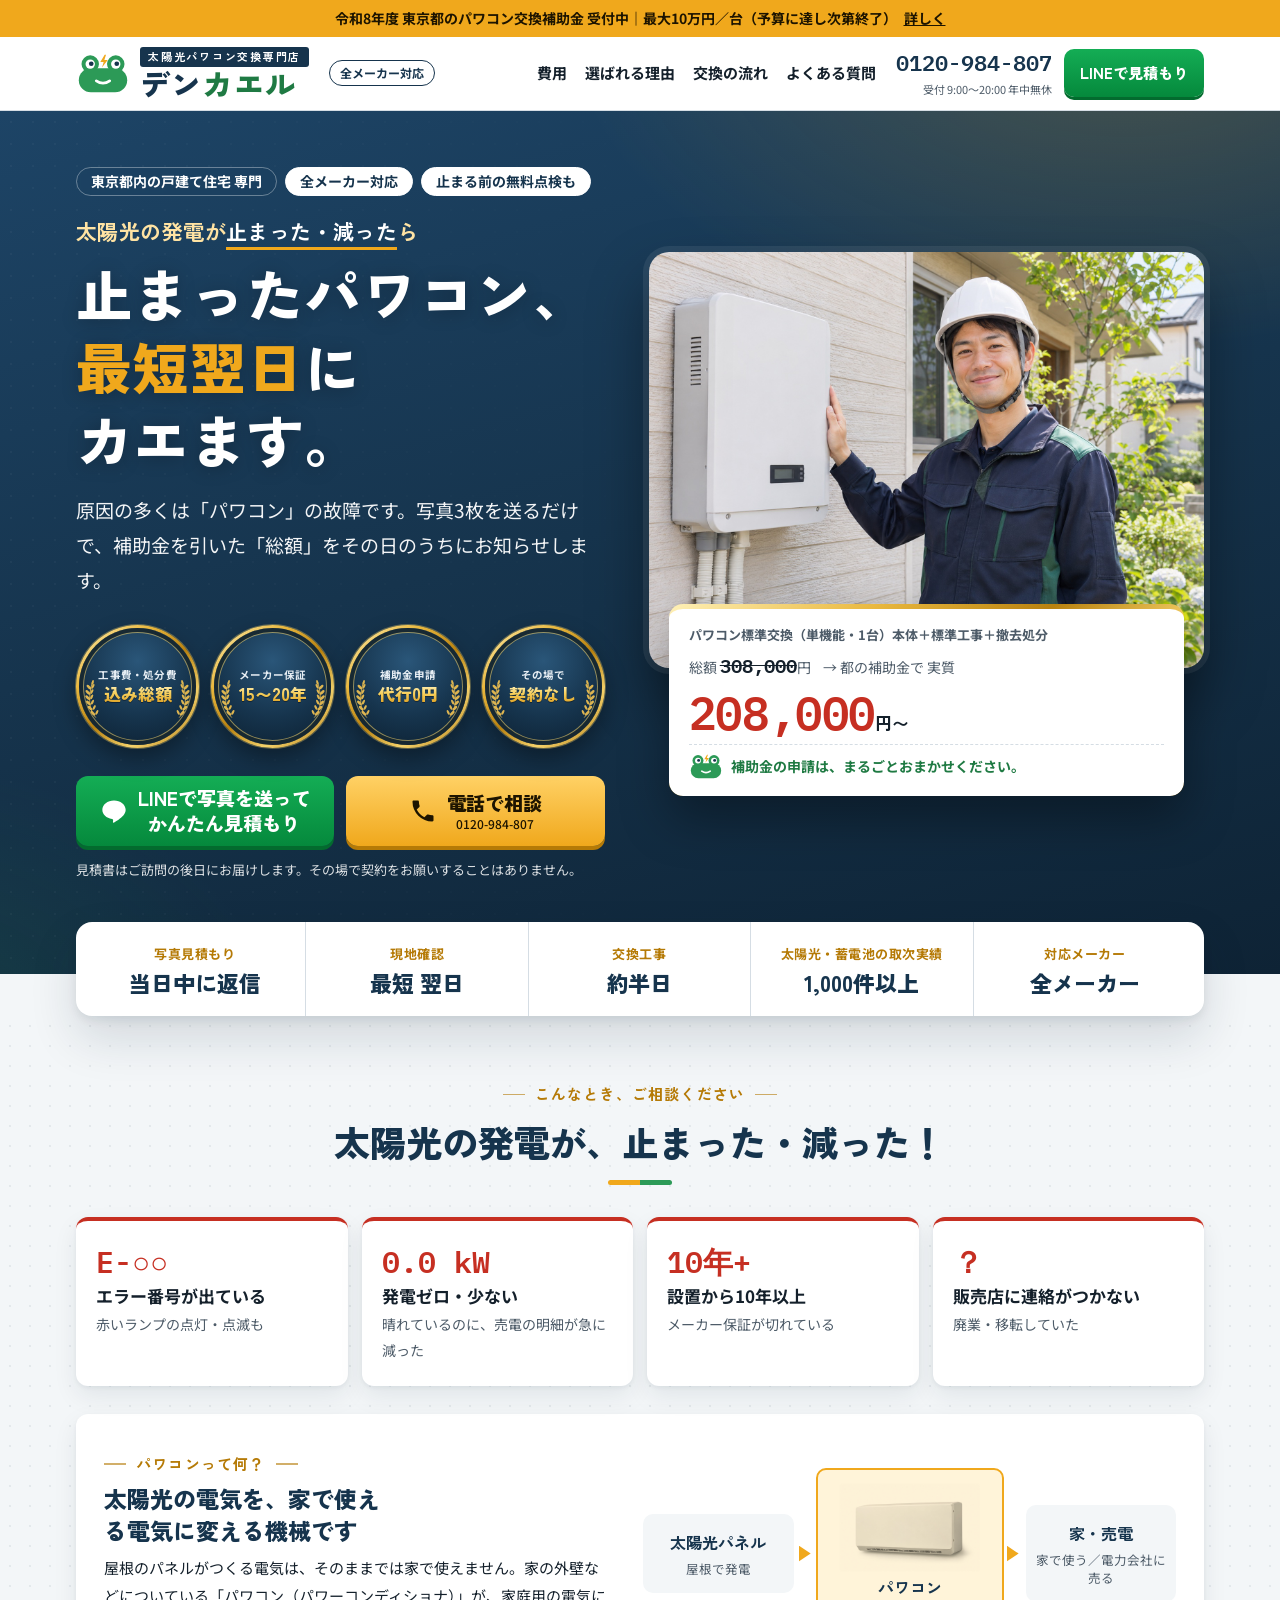
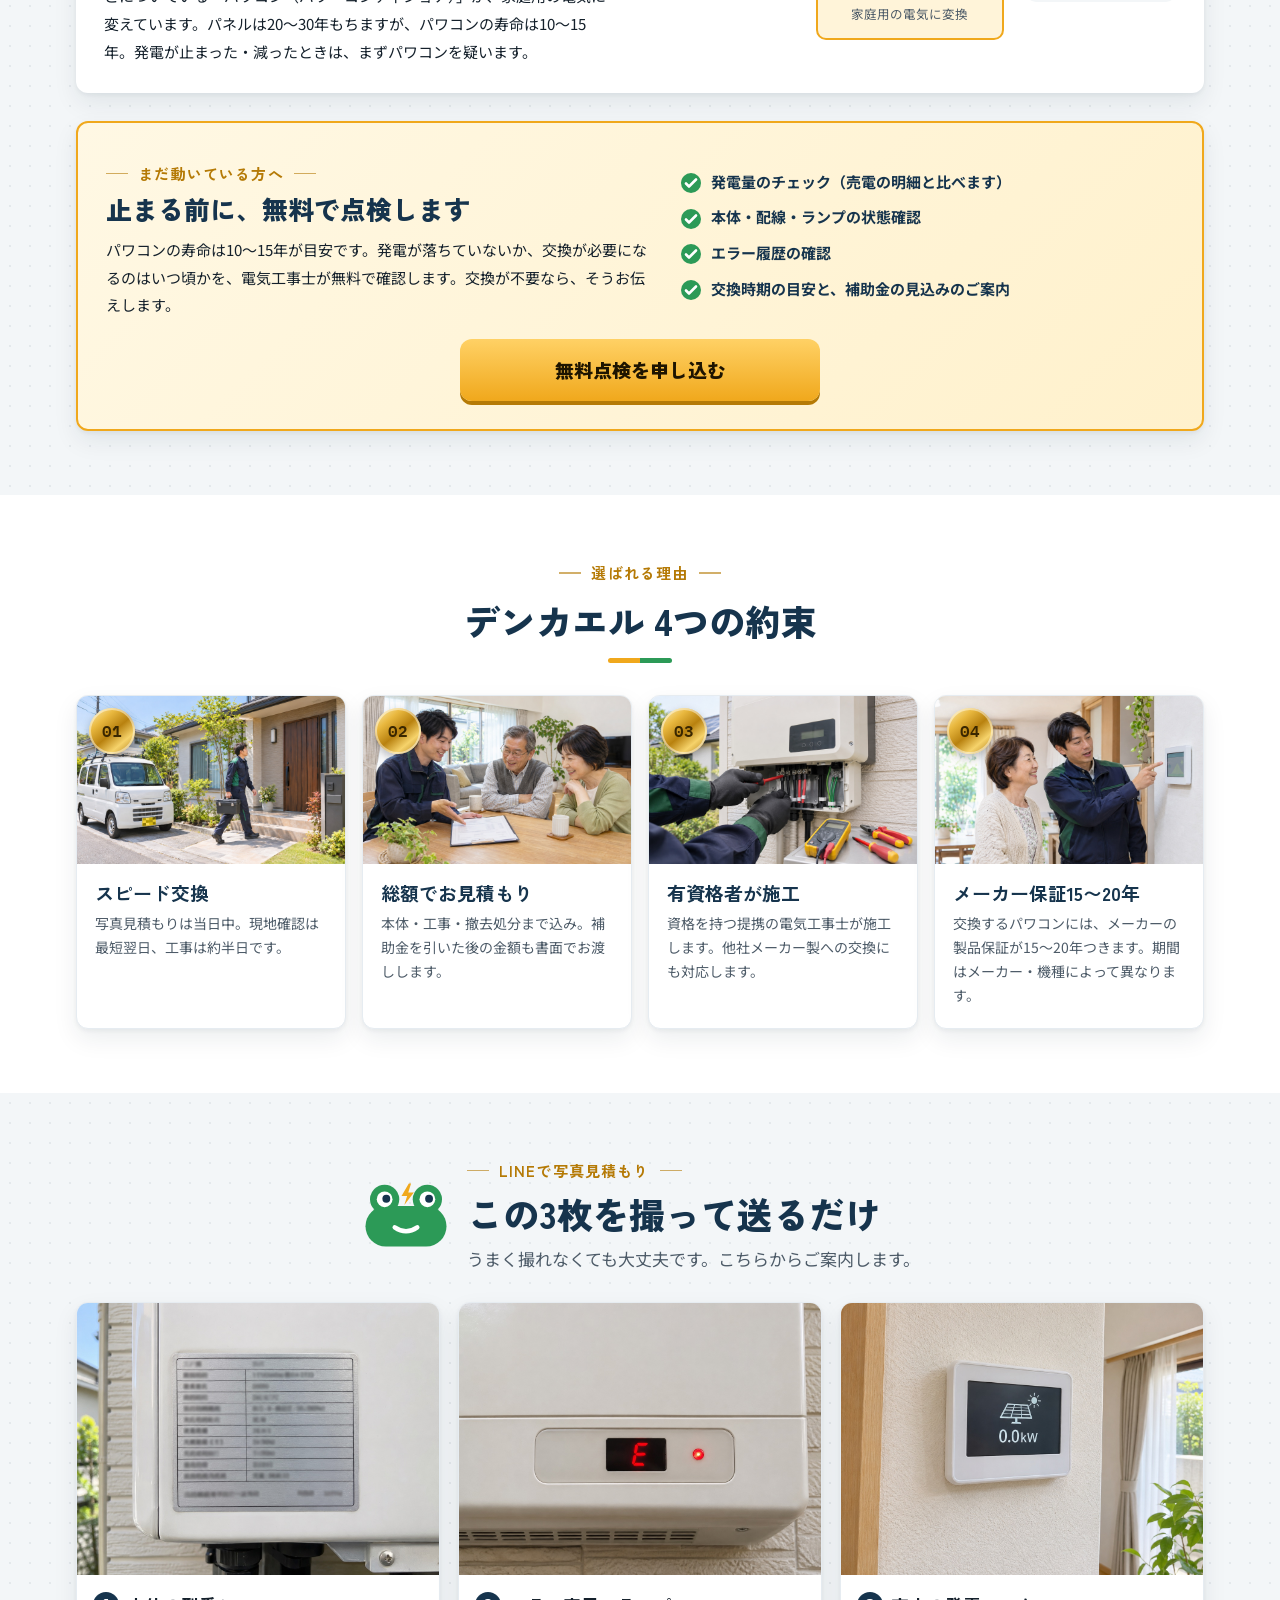
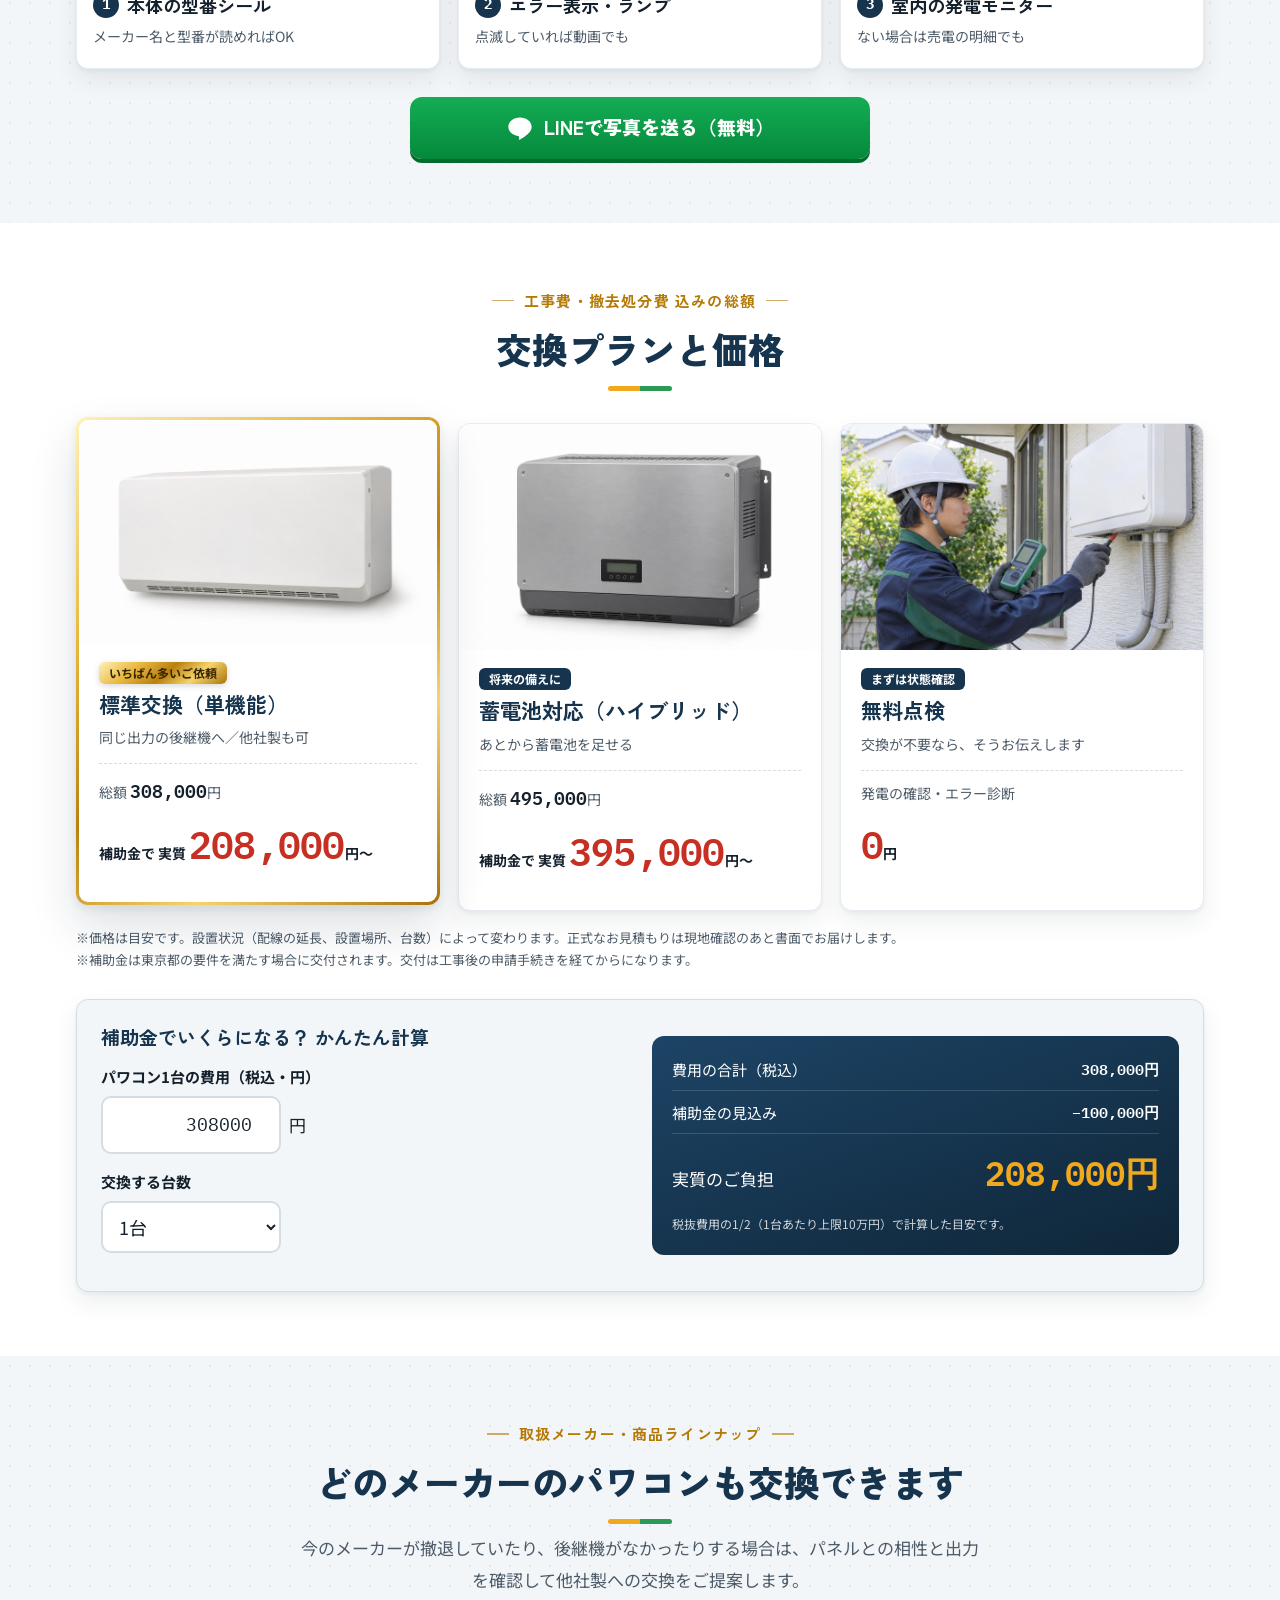
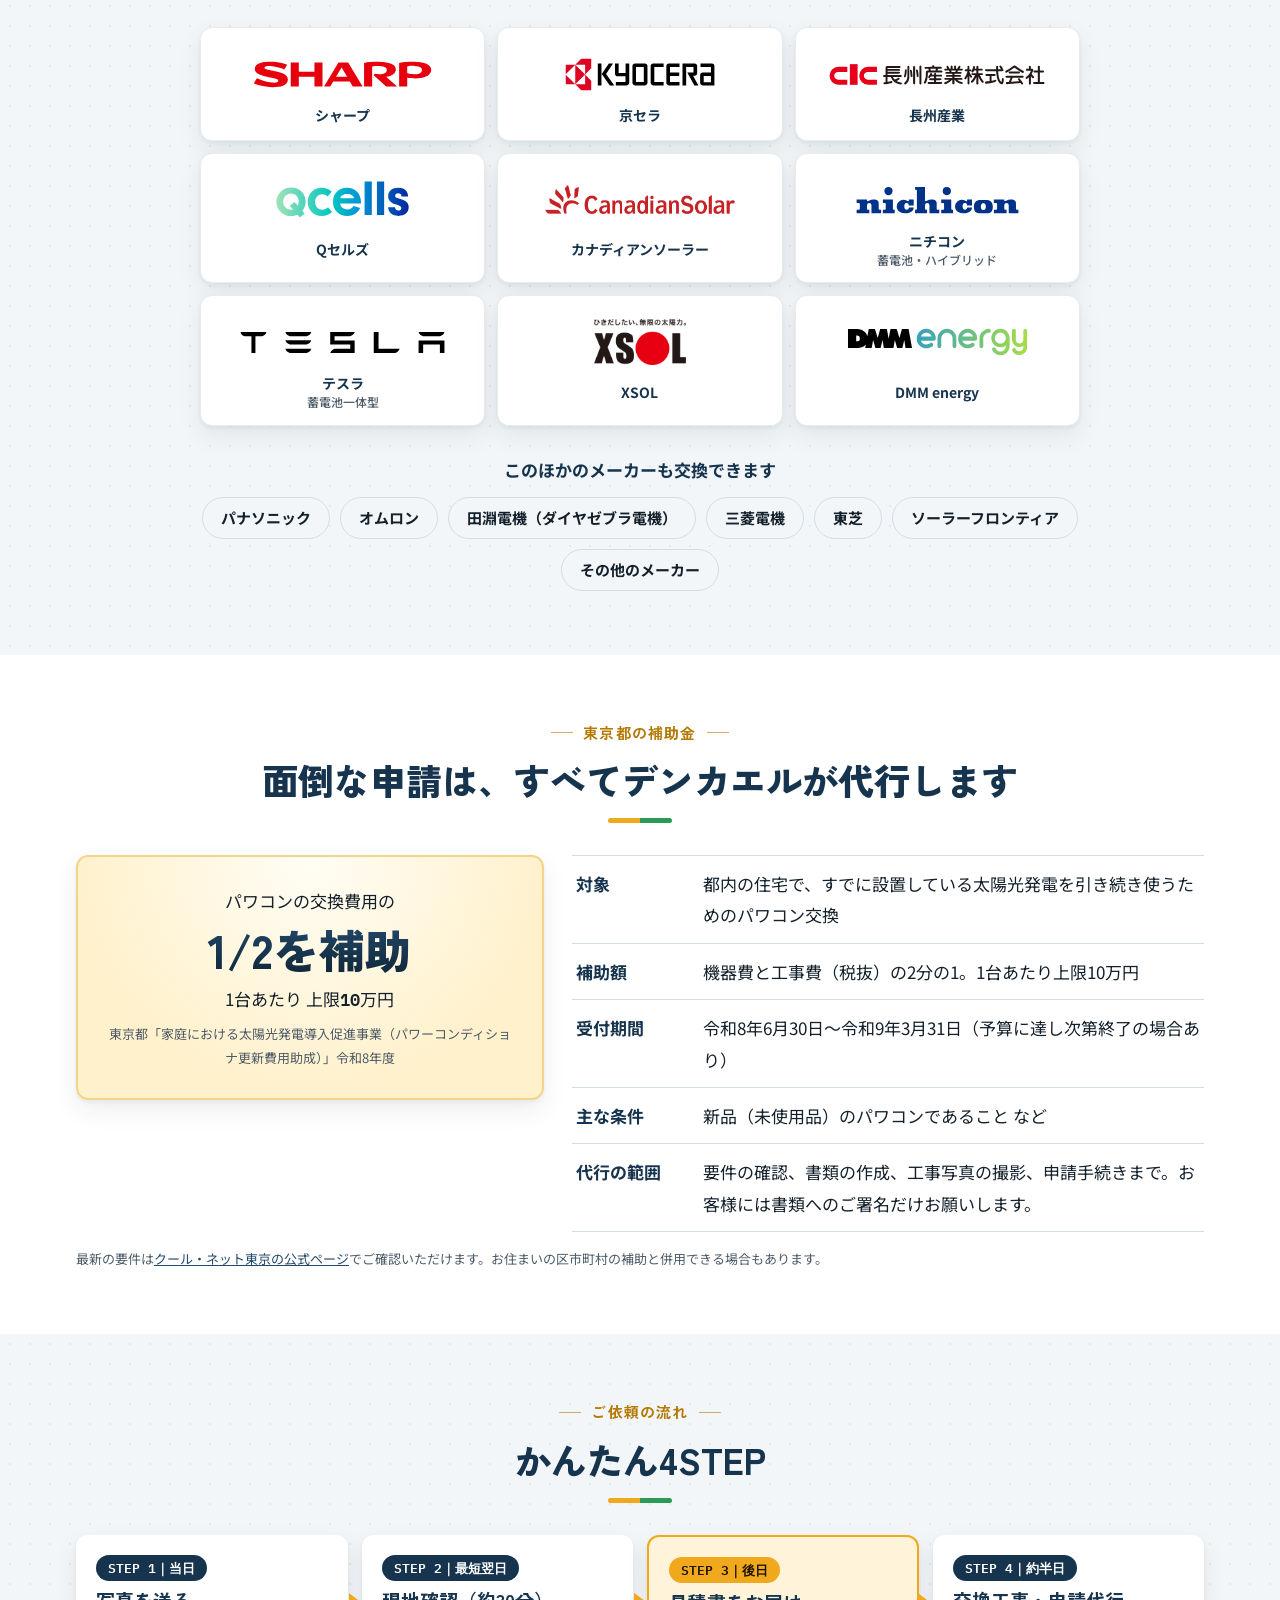
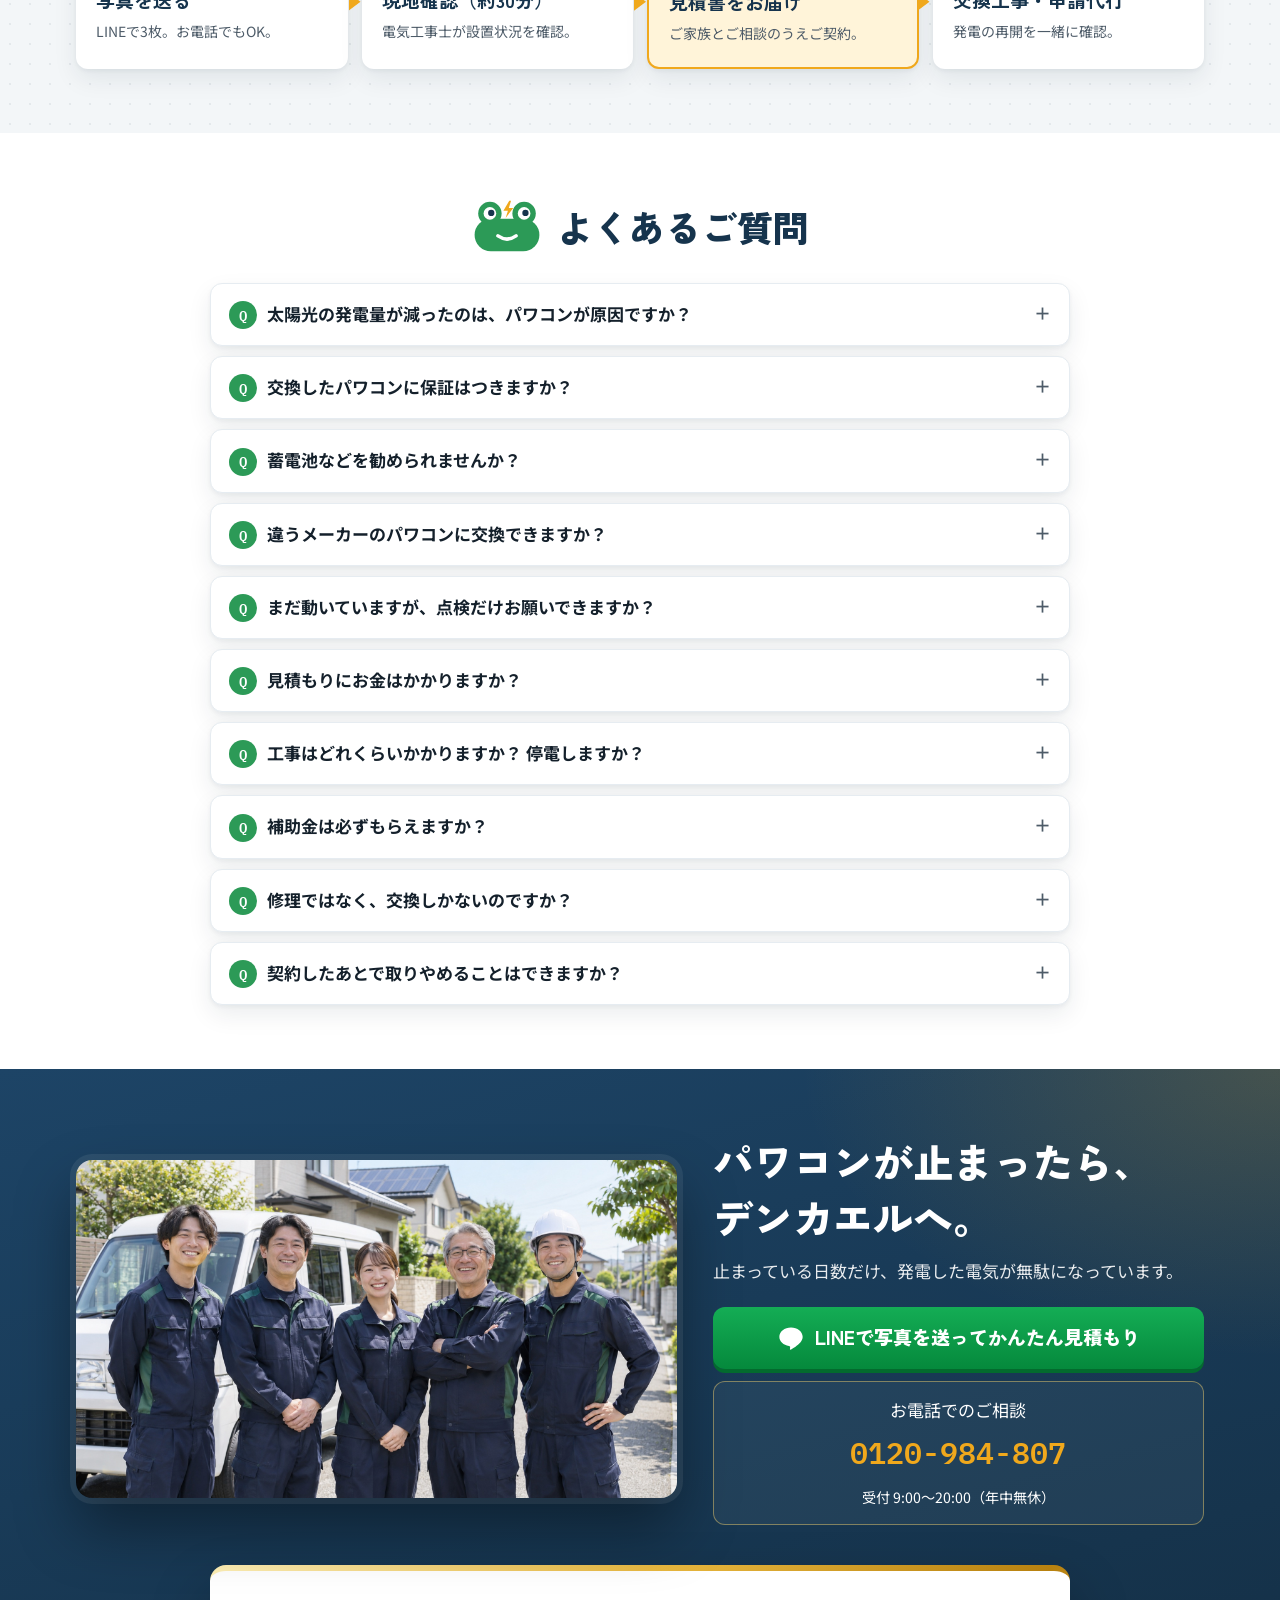
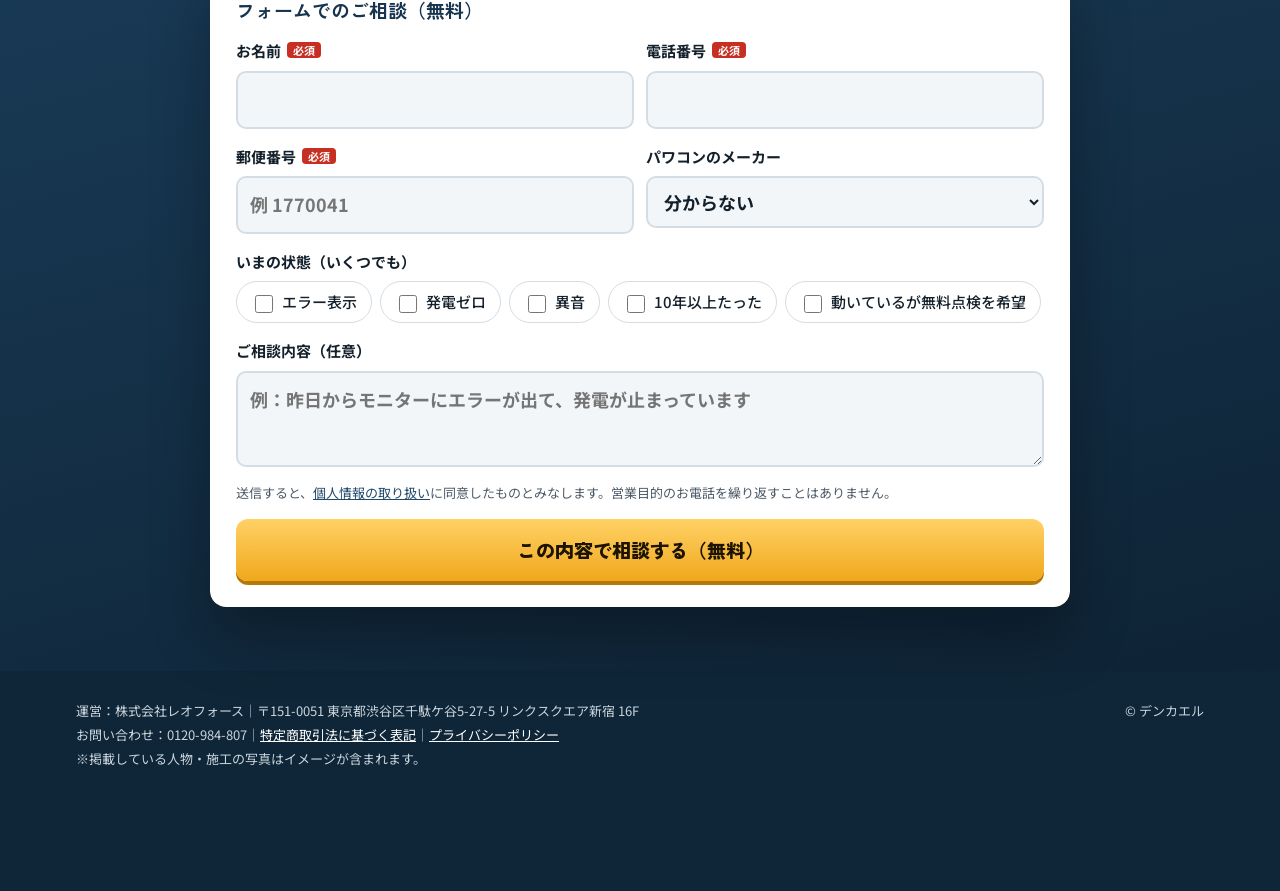
==== commit 8a77469f: "Switch /denkaeru phone number to 0120-984-807 Update every tel: link and displayed number on the LP," ====
--- a/lp/powercon-tokyo/index.html
+++ b/lp/powercon-tokyo/index.html
@@ -461,10 +461,10 @@
     <div class="dealer"><span class="badge">全メーカー対応</span></div>
     <nav class="gnav" aria-label="メニュー"><a href="#price">費用</a><a href="#reasons">選ばれる理由</a><a href="#flow">交換の流れ</a><a href="#faq">よくある質問</a></nav>
     <div class="hd-cta">
-      <a class="hd-tel" href="tel:0120879461"><span class="num">0120-879-461</span><small>受付 9:00〜20:00 年中無休</small></a>
+      <a class="hd-tel" href="tel:0120984807"><span class="num">0120-984-807</span><small>受付 9:00〜20:00 年中無休</small></a>
       <a class="hd-btn" href="https://lin.ee/ZmZP0pf" target="_blank" rel="noopener">LINEで見積もり</a>
     </div>
-    <a class="hd-phone" href="tel:0120879461" aria-label="電話する"><svg aria-hidden="true"><use href="#i-tel"/></svg></a>
+    <a class="hd-phone" href="tel:0120984807" aria-label="電話する"><svg aria-hidden="true"><use href="#i-tel"/></svg></a>
   </div>
 </header>
 
@@ -484,7 +484,7 @@
       </ul>
       <div class="ctas">
         <a class="btn btn-line" href="https://lin.ee/ZmZP0pf" target="_blank" rel="noopener"><svg aria-hidden="true"><use href="#i-line"/></svg><span>LINEで写真を送って<br>かんたん見積もり</span></a>
-        <a class="btn btn-tel" href="tel:0120879461"><svg aria-hidden="true"><use href="#i-tel"/></svg><span>電話で相談<small class="num">0120-879-461</small></span></a>
+        <a class="btn btn-tel" href="tel:0120984807"><svg aria-hidden="true"><use href="#i-tel"/></svg><span>電話で相談<small class="num">0120-984-807</small></span></a>
       </div>
       <p class="note">見積書はご訪問の後日にお届けします。その場で契約をお願いすることはありません。</p>
     </div>
@@ -682,7 +682,7 @@
         <p>止まっている日数だけ、発電した電気が無駄になっています。</p>
         <div class="ctas">
           <a class="btn btn-line" href="https://lin.ee/ZmZP0pf" target="_blank" rel="noopener"><svg aria-hidden="true"><use href="#i-line"/></svg>LINEで写真を送ってかんたん見積もり</a>
-          <a class="telbox" href="tel:0120879461">お電話でのご相談<span class="num">0120-879-461</span><small>受付 9:00〜20:00（年中無休）</small></a>
+          <a class="telbox" href="tel:0120984807">お電話でのご相談<span class="num">0120-984-807</span><small>受付 9:00〜20:00（年中無休）</small></a>
         </div>
       </div>
     </div>
@@ -717,14 +717,14 @@
 
 <footer>
   <div class="in">
-    <span>運営：株式会社レオフォース｜〒151-0051 東京都渋谷区千駄ケ谷5-27-5 リンクスクエア新宿 16F<br>お問い合わせ：0120-879-461｜<a href="tokushoho.html">特定商取引法に基づく表記</a>｜<a href="privacy.html">プライバシーポリシー</a><br>※掲載している人物・施工の写真はイメージが含まれます。</span>
+    <span>運営：株式会社レオフォース｜〒151-0051 東京都渋谷区千駄ケ谷5-27-5 リンクスクエア新宿 16F<br>お問い合わせ：0120-984-807｜<a href="tokushoho.html">特定商取引法に基づく表記</a>｜<a href="privacy.html">プライバシーポリシー</a><br>※掲載している人物・施工の写真はイメージが含まれます。</span>
     <span>© デンカエル</span>
   </div>
 </footer>
 
 <nav class="sticky" aria-label="お問い合わせ">
   <a class="btn btn-line" href="https://lin.ee/ZmZP0pf" target="_blank" rel="noopener"><svg aria-hidden="true"><use href="#i-line"/></svg>LINEで写真見積もり</a>
-  <a class="btn btn-tel" href="tel:0120879461"><svg aria-hidden="true"><use href="#i-tel"/></svg>電話する</a>
+  <a class="btn btn-tel" href="tel:0120984807"><svg aria-hidden="true"><use href="#i-tel"/></svg>電話する</a>
 </nav>
 
 <script>
@@ -777,7 +777,7 @@
     var states=[].map.call(form.querySelectorAll('input[name=s]:checked'),function(c){return c.parentNode.textContent.trim();}).join('、')||'未選択';
     var body='お名前：'+v('f-name')+'\n電話番号：'+v('f-tel')+'\n郵便番号：'+v('f-zip')+'\nパワコンのメーカー：'+v('f-maker')+'\nいまの状態：'+states+'\nご相談内容：\n'+v('f-note');
     location.href='mailto:'+MAIL_TO+'?subject='+encodeURIComponent('【デンカエル】パワコン交換のご相談')+'&body='+encodeURIComponent(body);
-    thanks.textContent='メールソフトで送信画面を開きました。開かない場合は、0120-879-461 までお電話ください。';
+    thanks.textContent='メールソフトで送信画面を開きました。開かない場合は、0120-984-807 までお電話ください。';
   });
 })();
 </script>
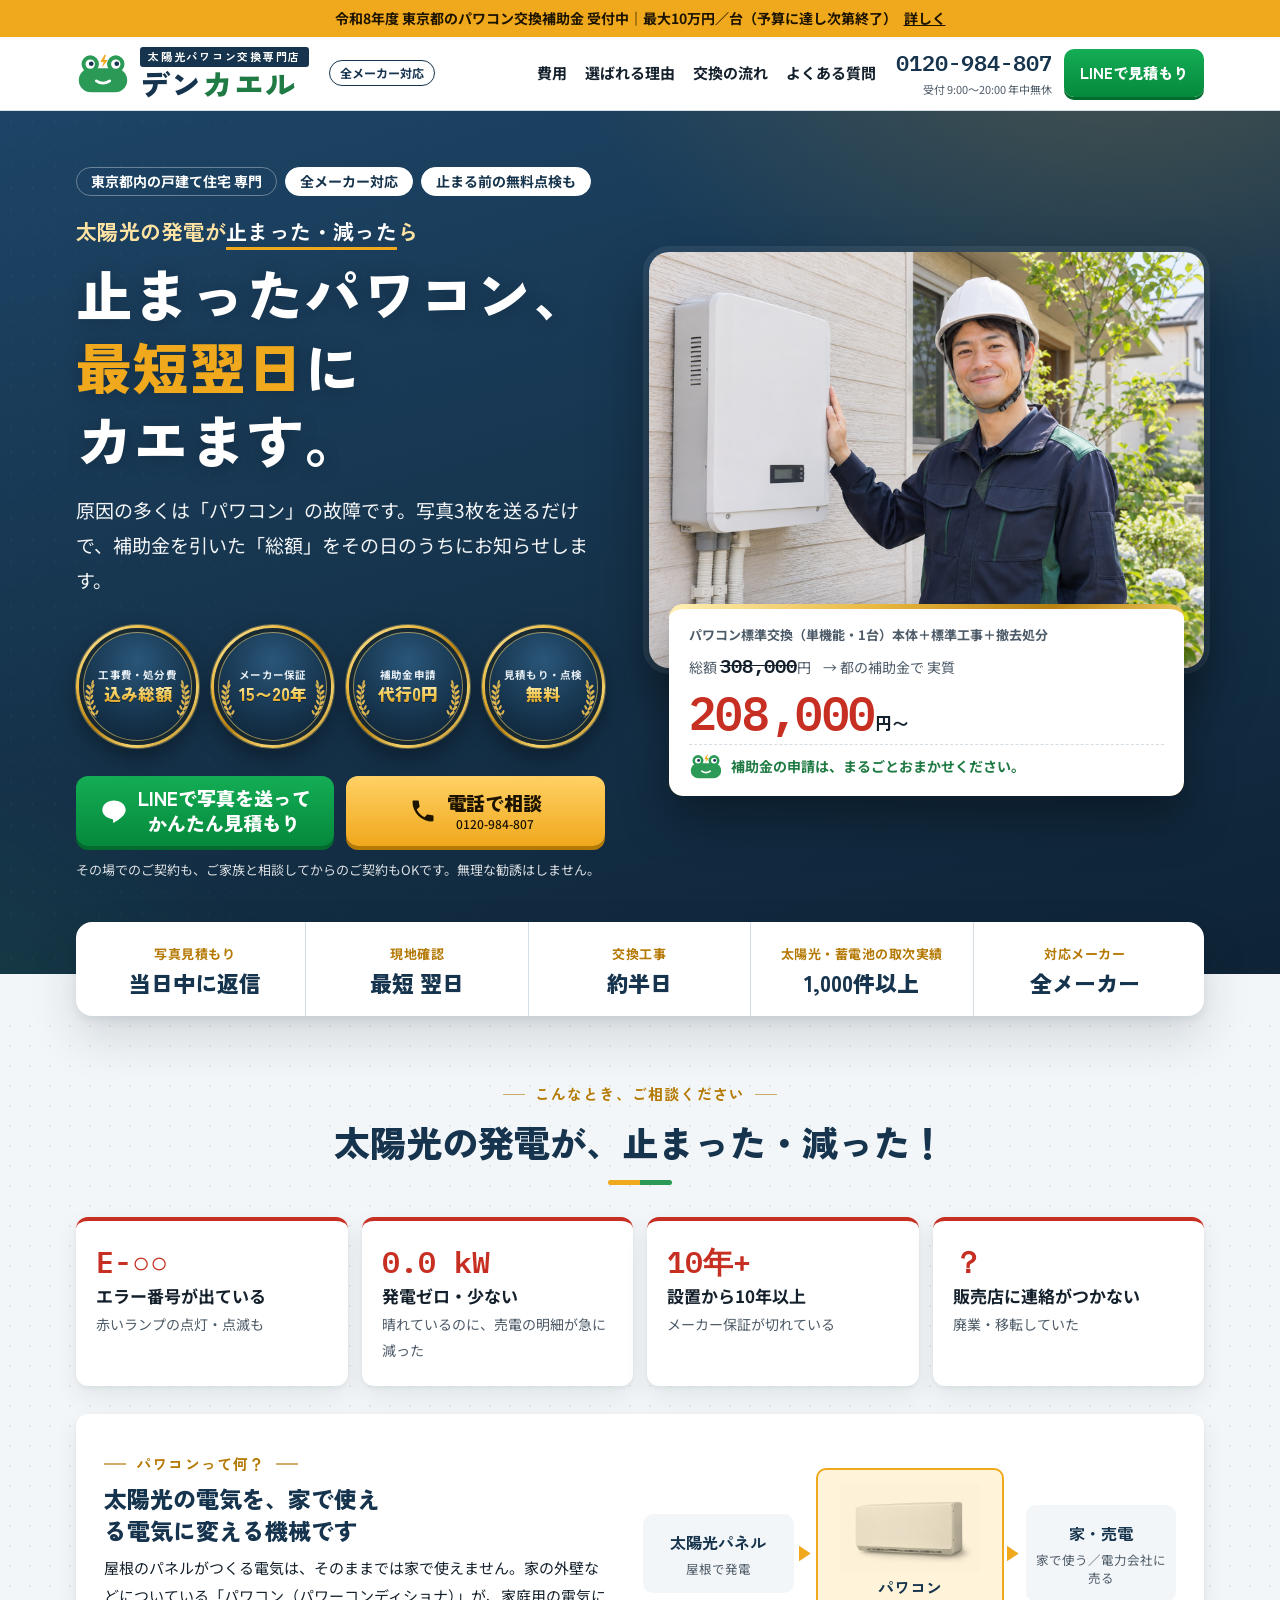
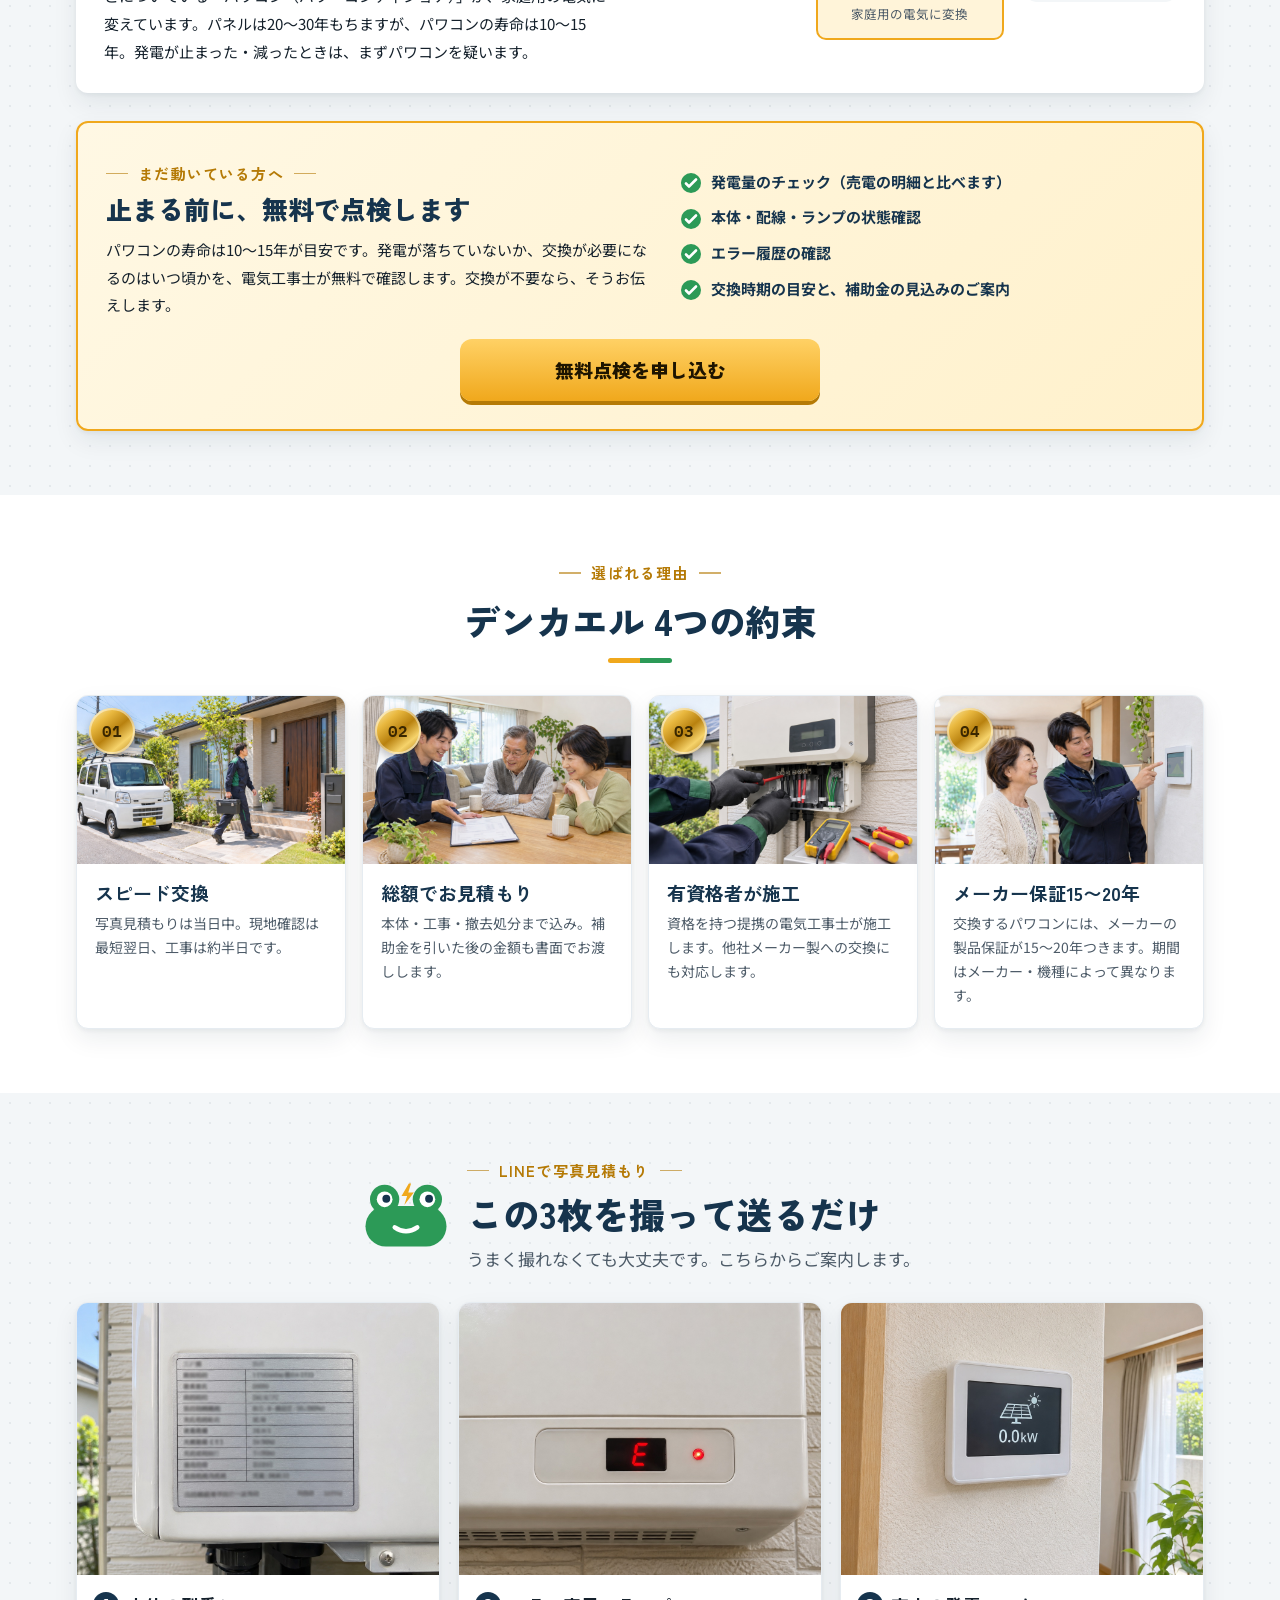
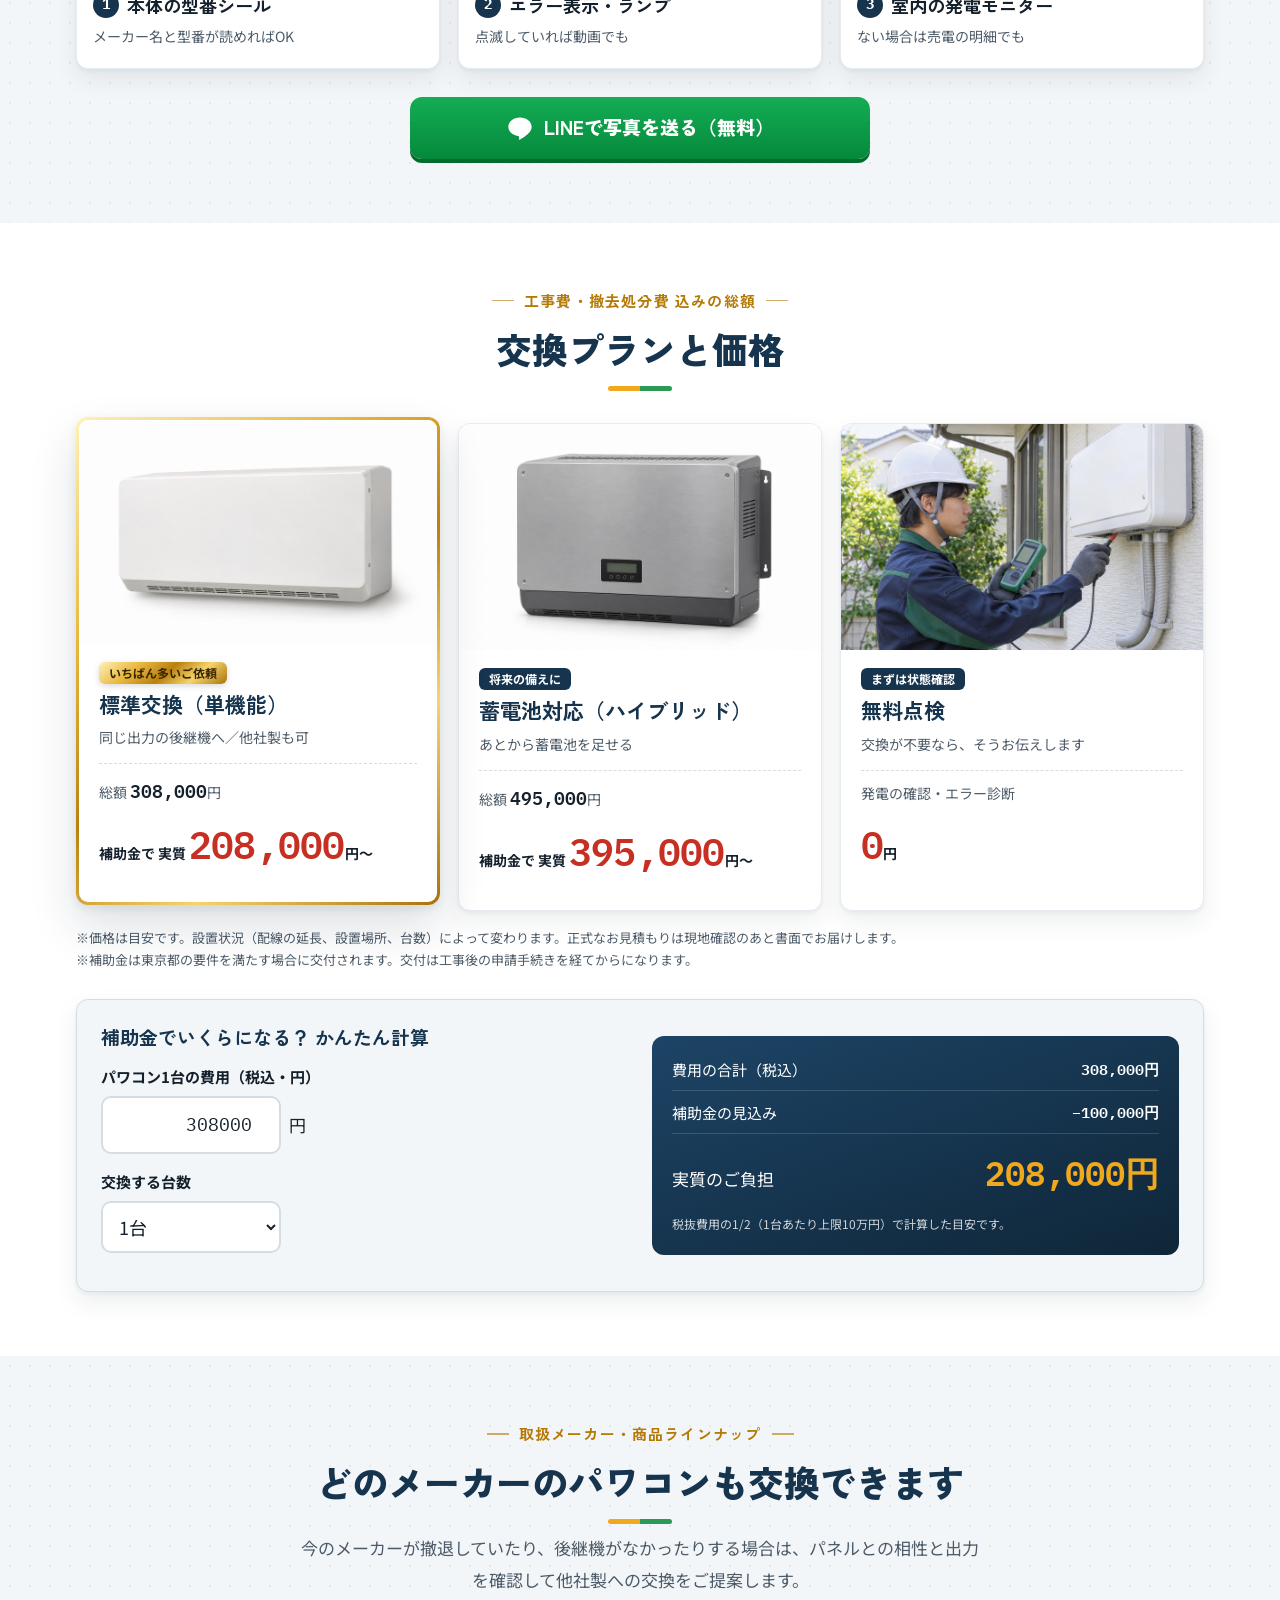
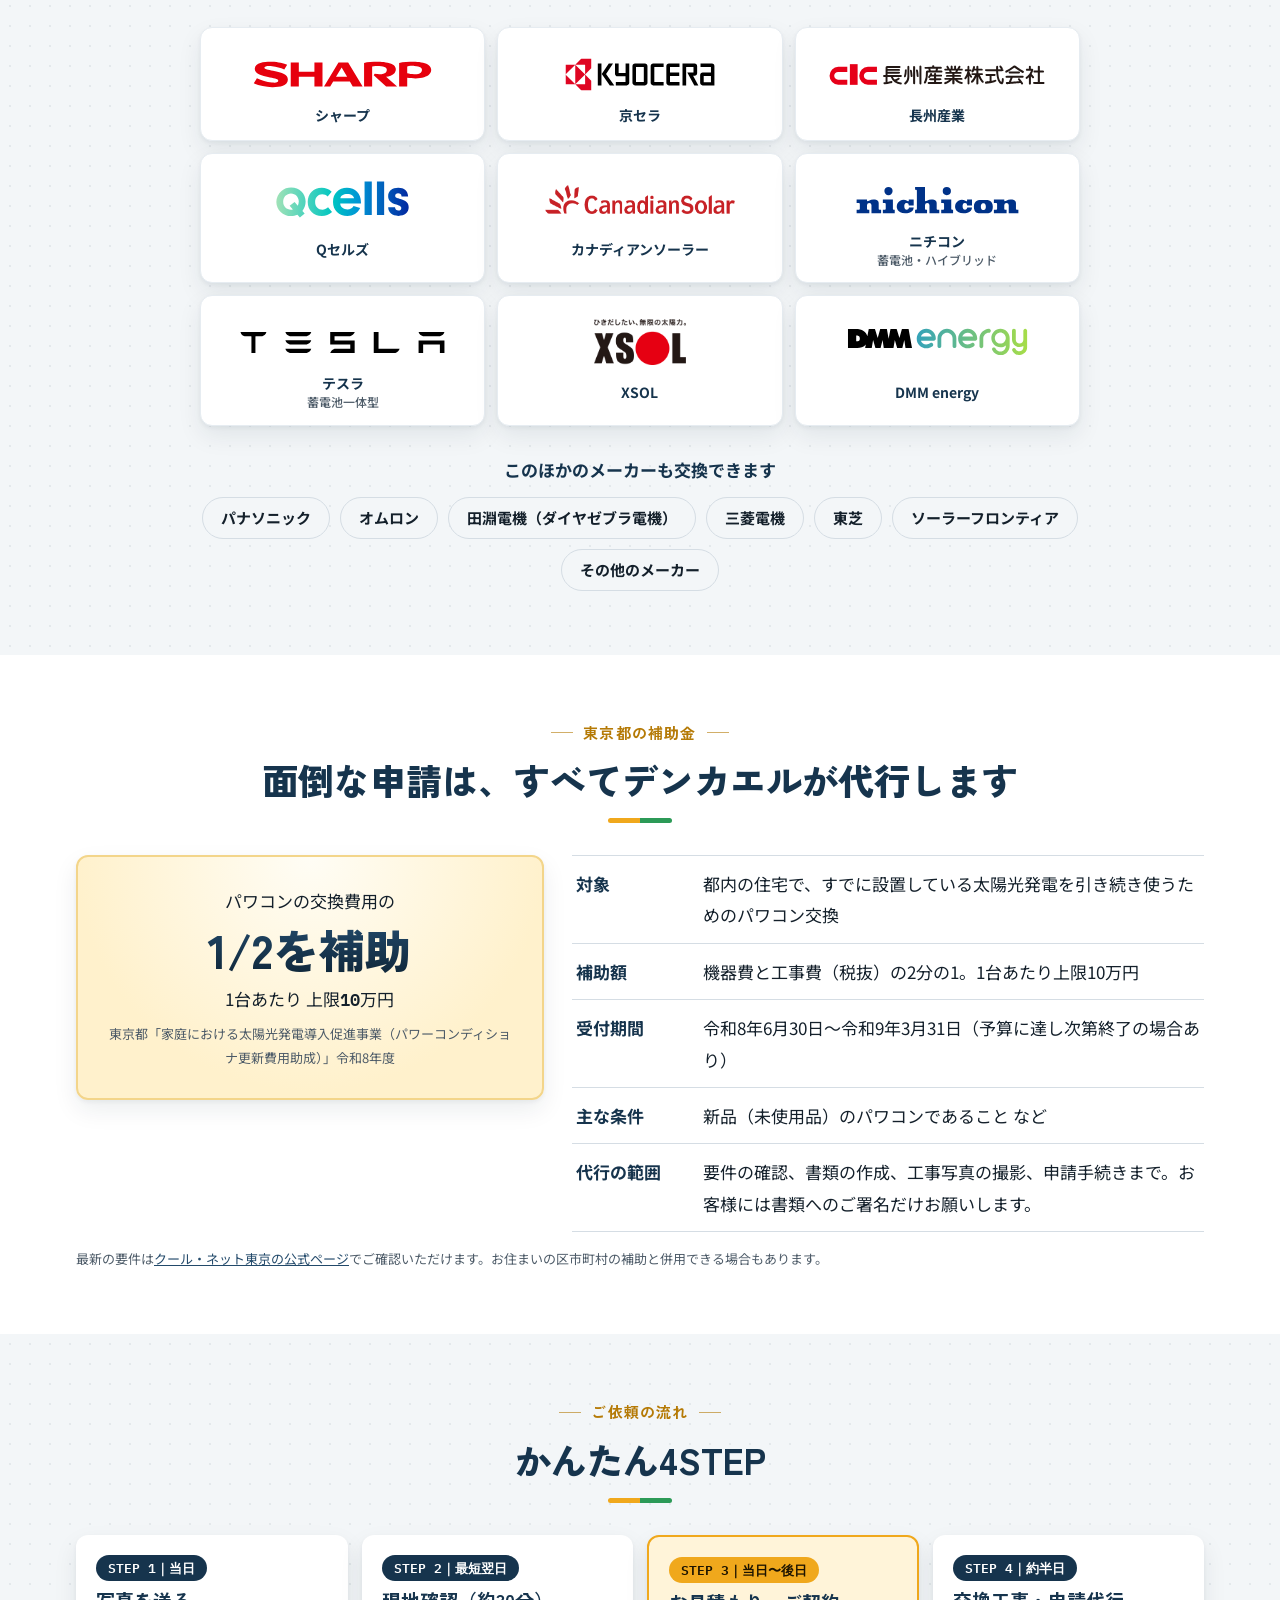
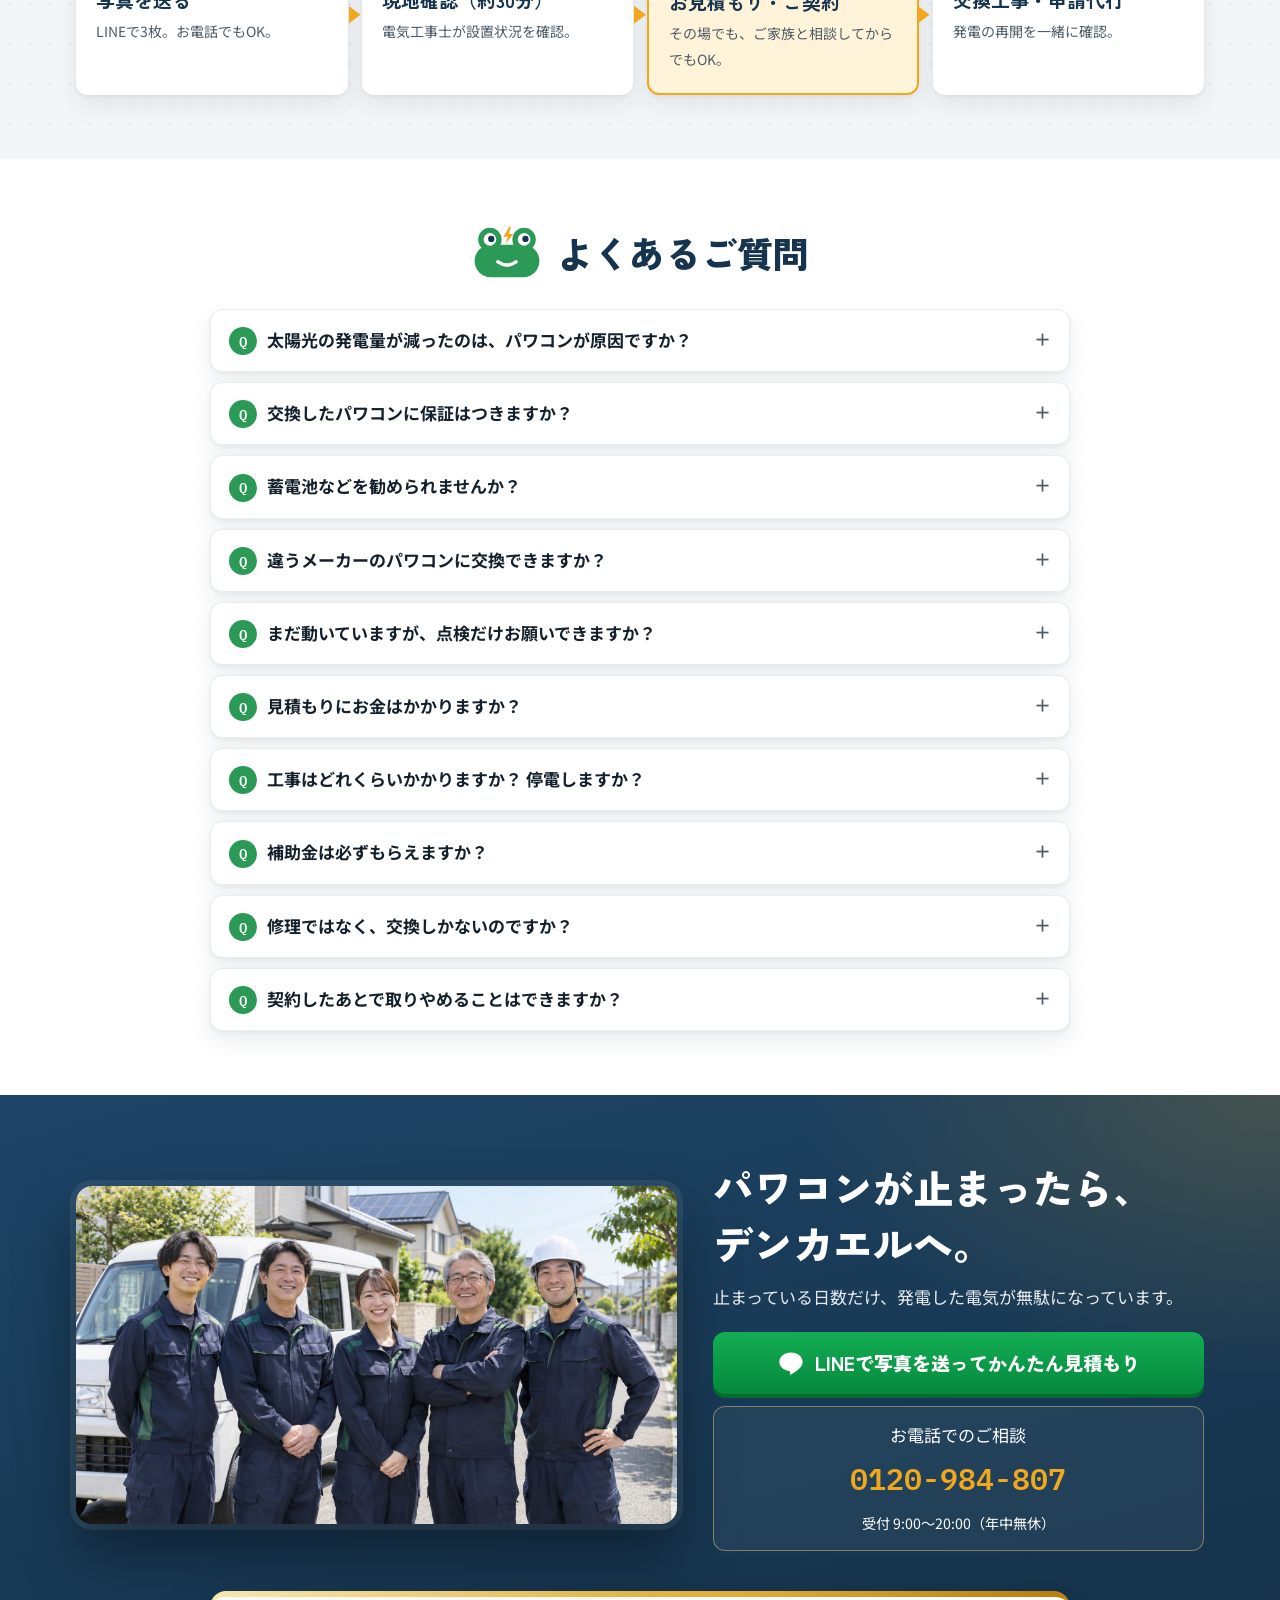
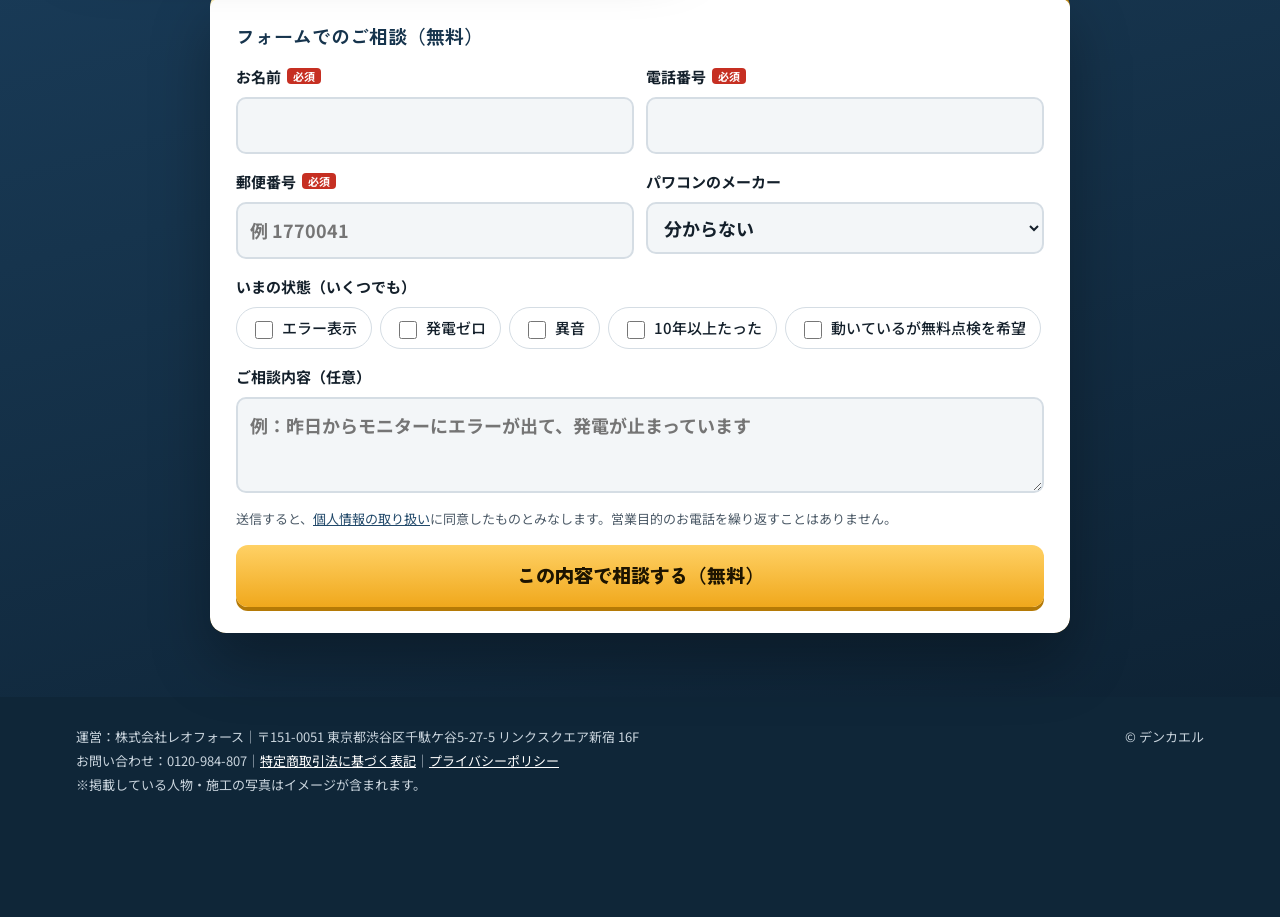
==== commit 11d267ab: "Drop the "no contract on the spot" claim on /denkaeru Customers can sign the same day. The hero meda" ====
--- a/lp/powercon-tokyo/index.html
+++ b/lp/powercon-tokyo/index.html
@@ -480,13 +480,13 @@
         <li><svg class="lr" aria-hidden="true"><use href="#laurel"/></svg><svg class="lr r" aria-hidden="true"><use href="#laurel"/></svg><span class="ml">工事費・処分費</span><b>込み総額</b></li>
         <li><svg class="lr" aria-hidden="true"><use href="#laurel"/></svg><svg class="lr r" aria-hidden="true"><use href="#laurel"/></svg><span class="ml">メーカー保証</span><b>15〜20年</b></li>
         <li><svg class="lr" aria-hidden="true"><use href="#laurel"/></svg><svg class="lr r" aria-hidden="true"><use href="#laurel"/></svg><span class="ml">補助金申請</span><b>代行0円</b></li>
-        <li><svg class="lr" aria-hidden="true"><use href="#laurel"/></svg><svg class="lr r" aria-hidden="true"><use href="#laurel"/></svg><span class="ml">その場で</span><b>契約なし</b></li>
+        <li><svg class="lr" aria-hidden="true"><use href="#laurel"/></svg><svg class="lr r" aria-hidden="true"><use href="#laurel"/></svg><span class="ml">見積もり・点検</span><b>無料</b></li>
       </ul>
       <div class="ctas">
         <a class="btn btn-line" href="https://lin.ee/ZmZP0pf" target="_blank" rel="noopener"><svg aria-hidden="true"><use href="#i-line"/></svg><span>LINEで写真を送って<br>かんたん見積もり</span></a>
         <a class="btn btn-tel" href="tel:0120984807"><svg aria-hidden="true"><use href="#i-tel"/></svg><span>電話で相談<small class="num">0120-984-807</small></span></a>
       </div>
-      <p class="note">見積書はご訪問の後日にお届けします。その場で契約をお願いすることはありません。</p>
+      <p class="note">その場でのご契約も、ご家族と相談してからのご契約もOKです。無理な勧誘はしません。</p>
     </div>
     <div class="hero-visual">
       <picture>
@@ -649,7 +649,7 @@
     <ol class="steps">
       <li><span class="when">STEP 1｜当日</span><b>写真を送る</b><span>LINEで3枚。お電話でもOK。</span></li>
       <li><span class="when">STEP 2｜最短翌日</span><b>現地確認（約30分）</b><span>電気工事士が設置状況を確認。</span></li>
-      <li class="pause"><span class="when">STEP 3｜後日</span><b>見積書をお届け</b><span>ご家族とご相談のうえご契約。</span></li>
+      <li class="pause"><span class="when">STEP 3｜当日〜後日</span><b>お見積もり・ご契約</b><span>その場でも、ご家族と相談してからでもOK。</span></li>
       <li><span class="when">STEP 4｜約半日</span><b>交換工事・申請代行</b><span>発電の再開を一緒に確認。</span></li>
     </ol>
   </div>
